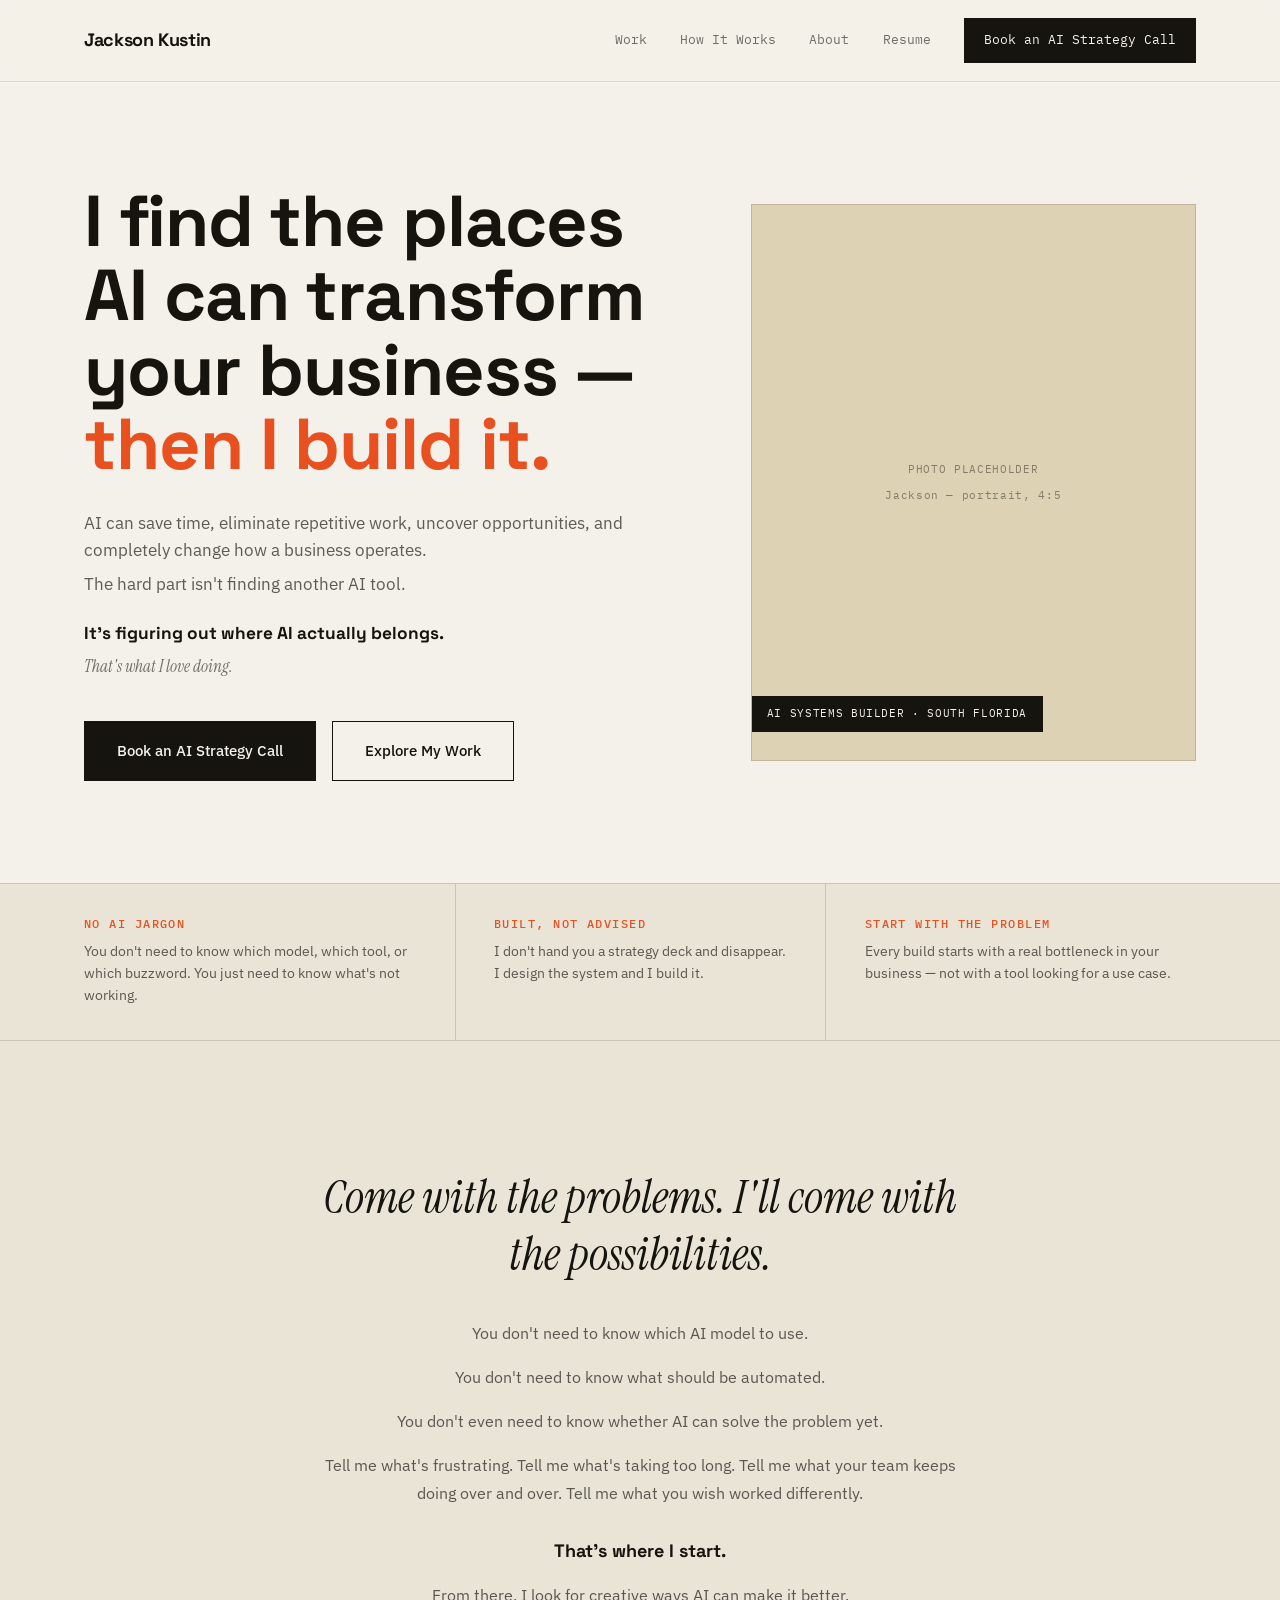
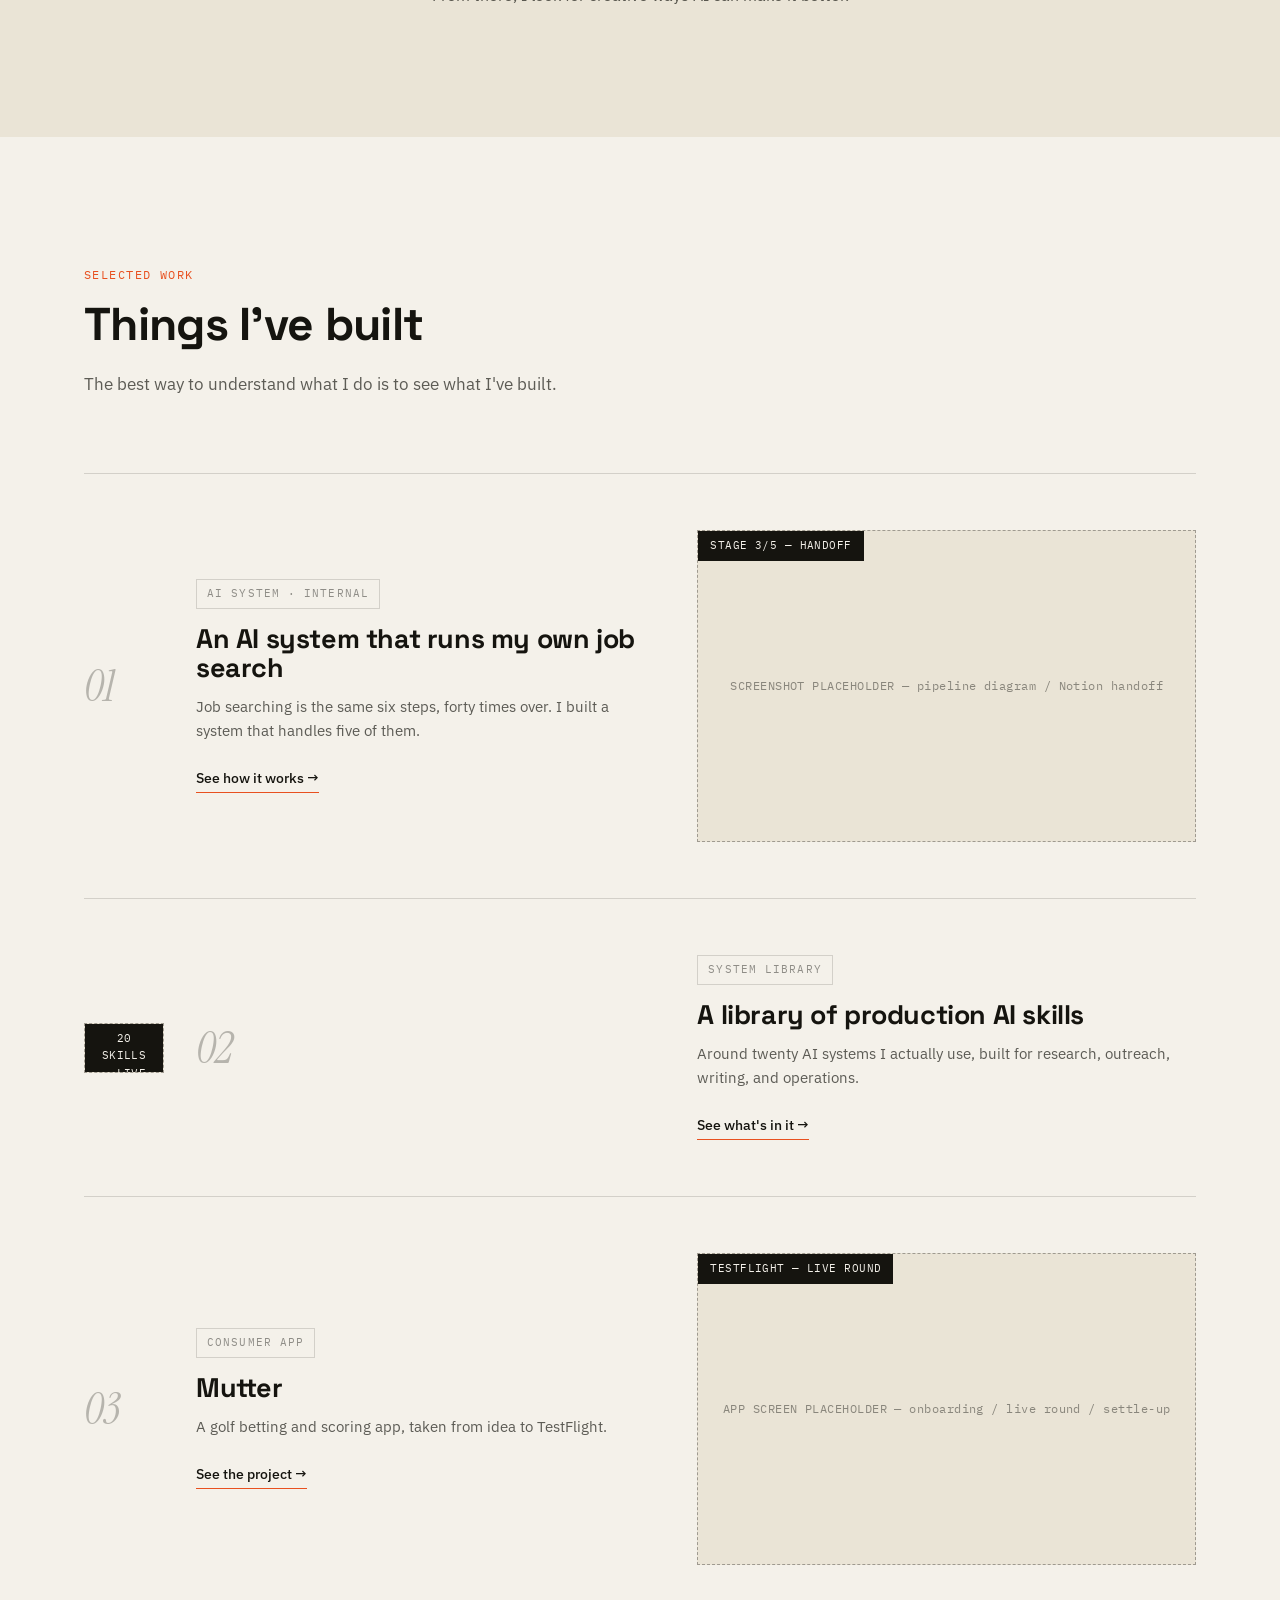
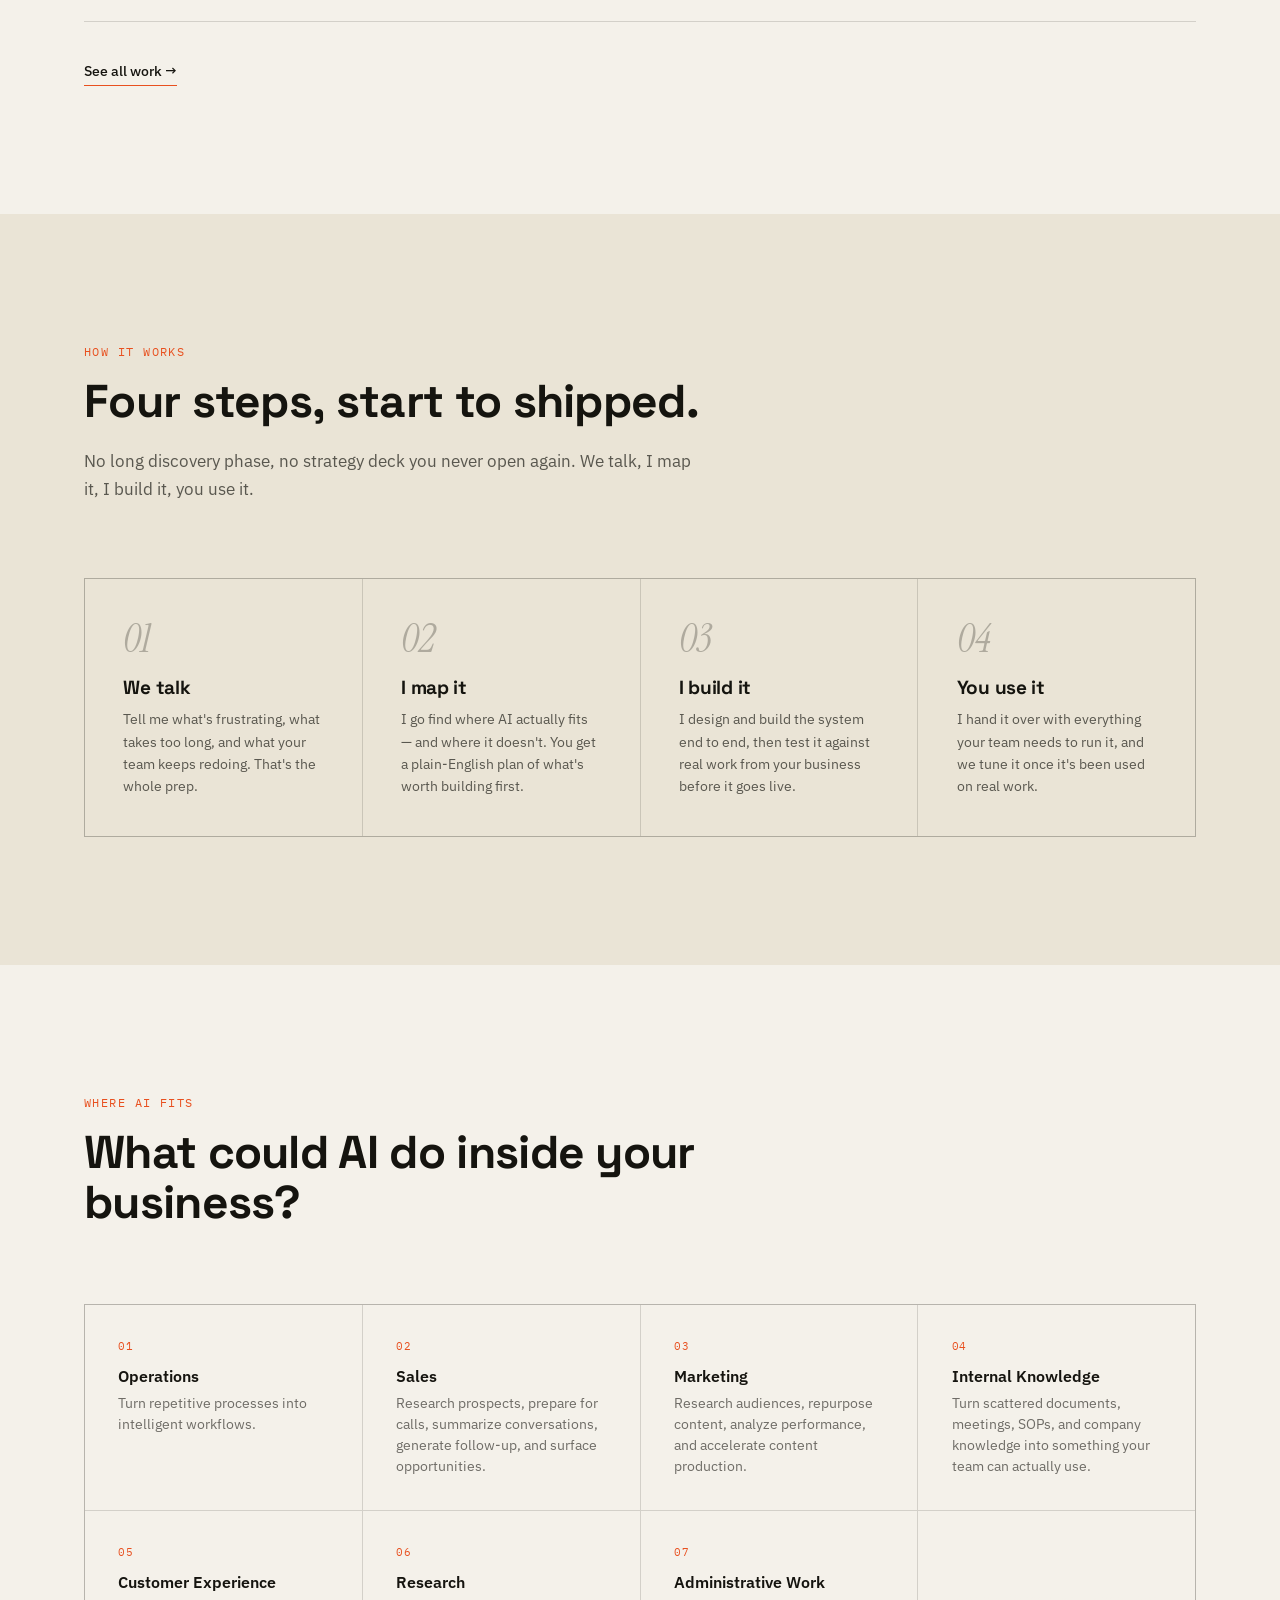
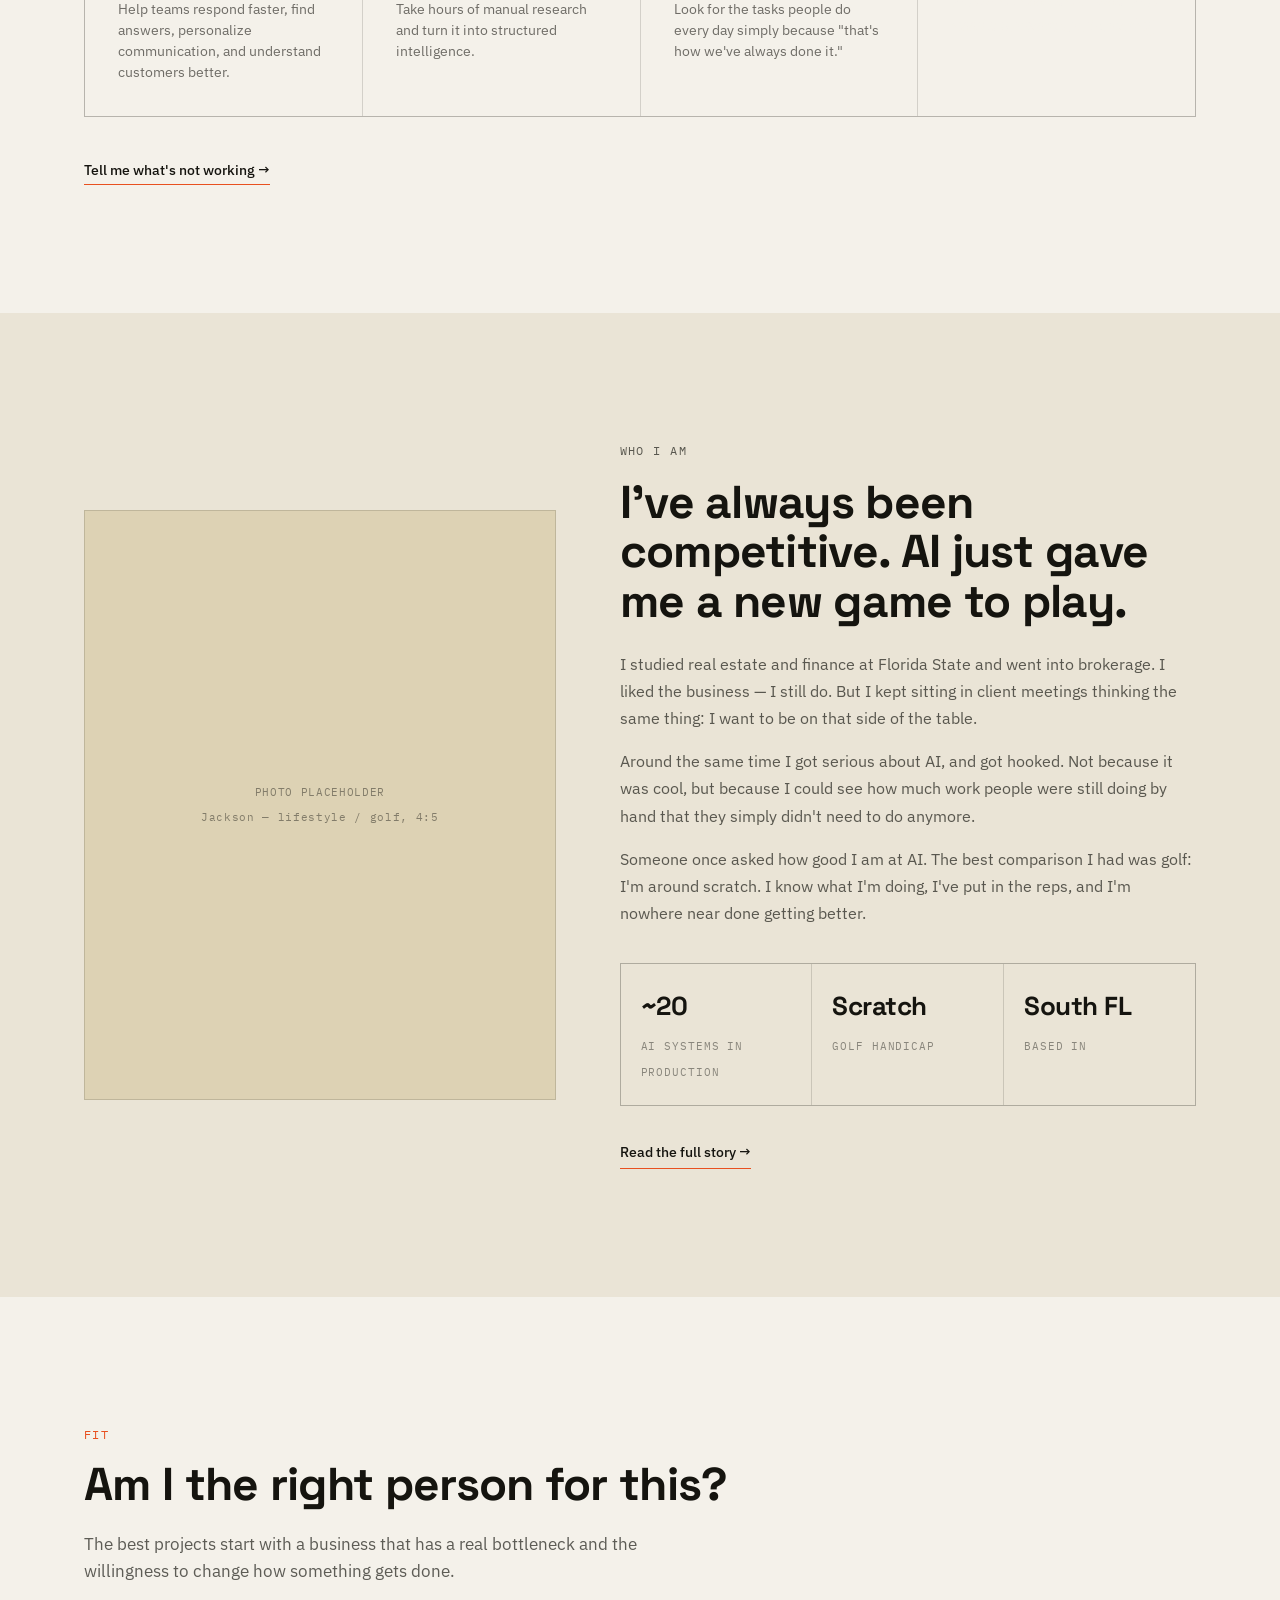
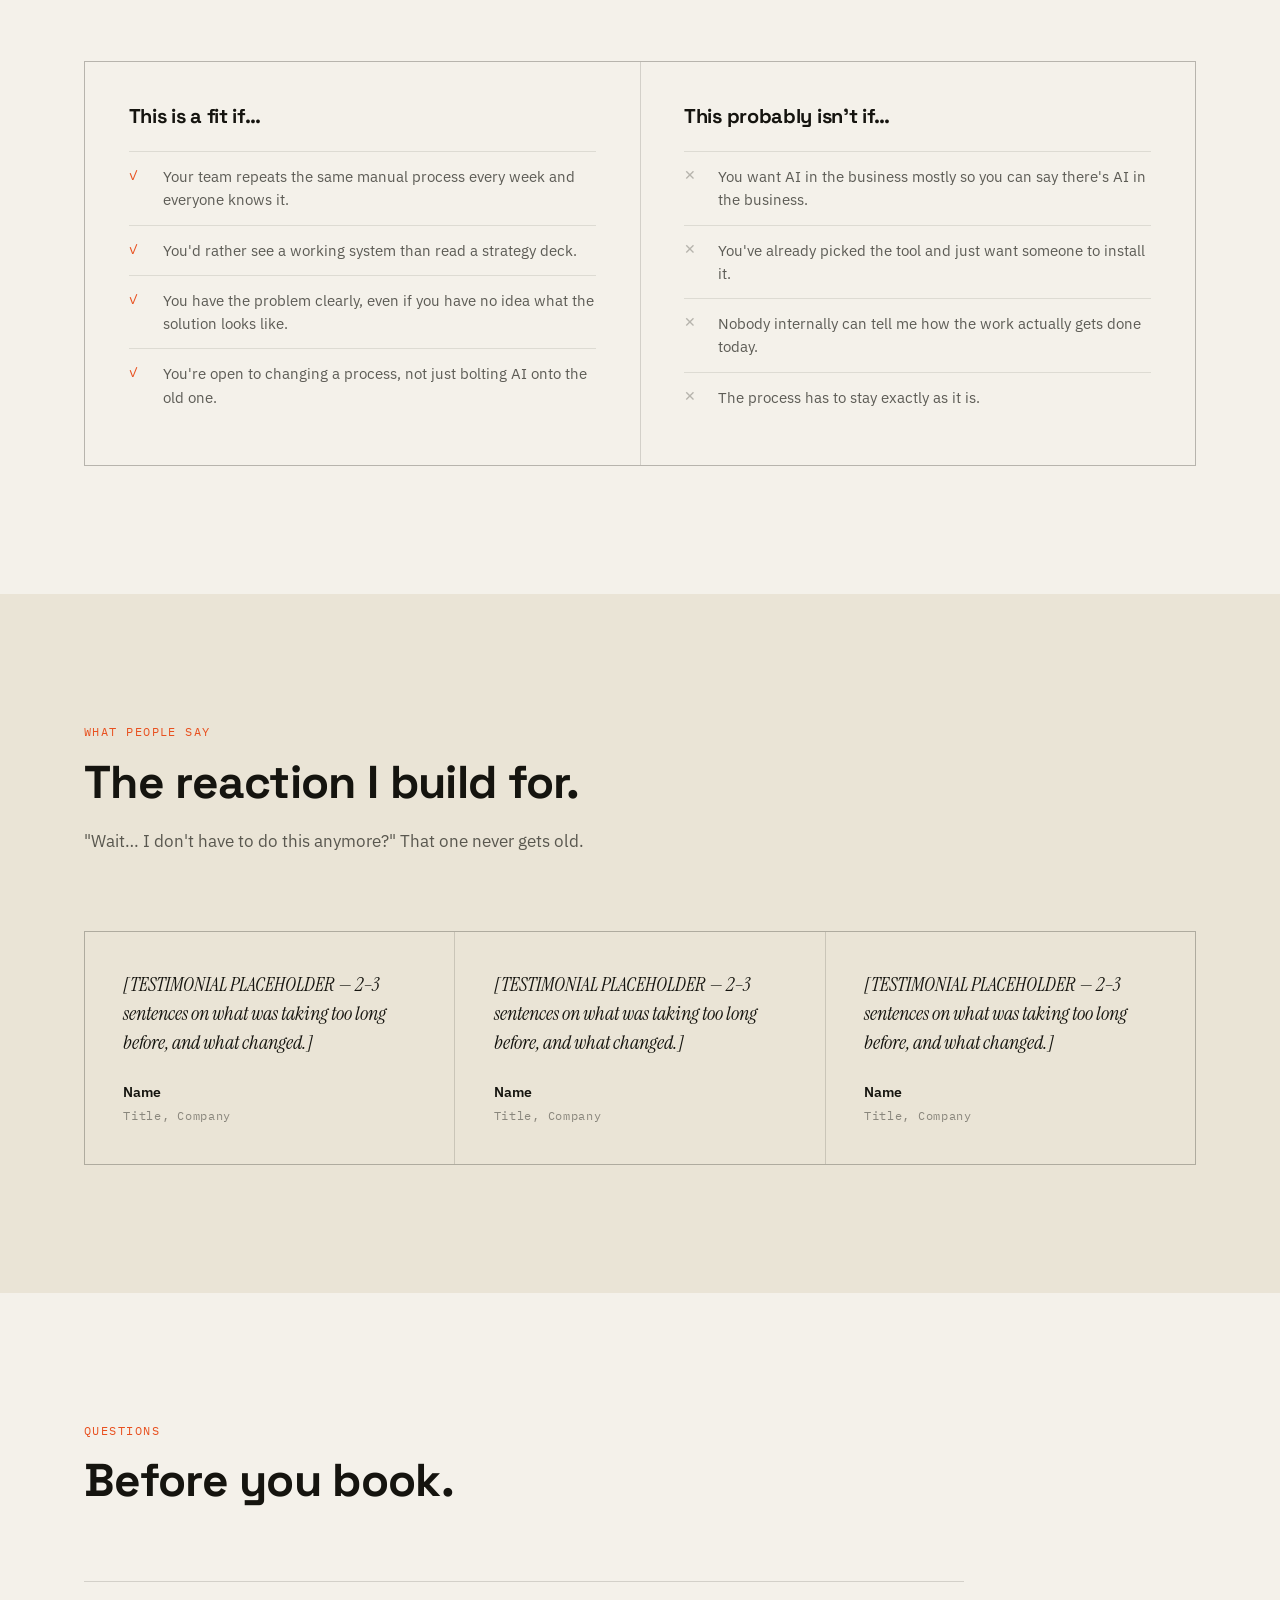
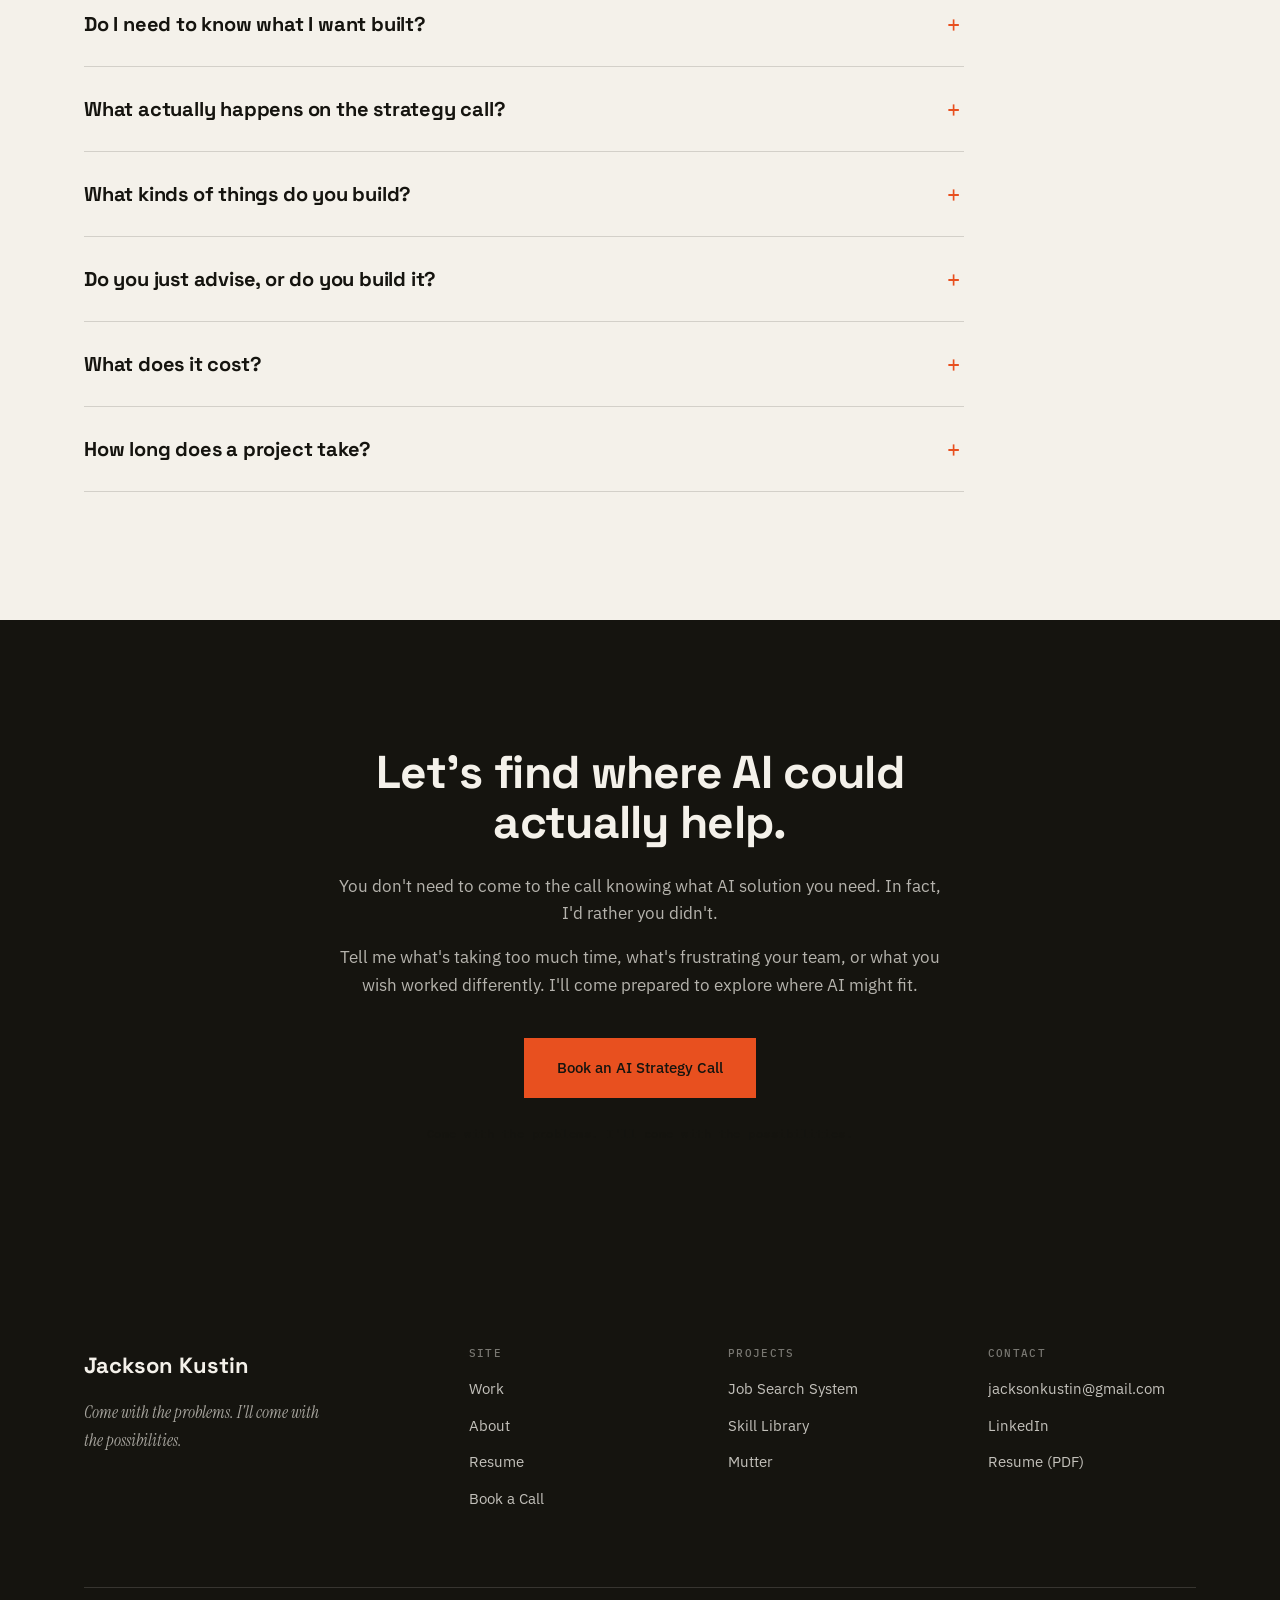
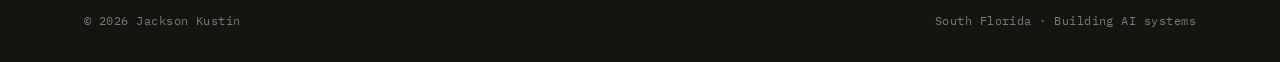
==== index.html @ fe53a127 "Rebuild site on shared design system Restructure the Claude Design export into the conversion-site f" ====
<!DOCTYPE html>
<html lang="en">
<head>
<meta charset="utf-8">
<meta name="viewport" content="width=device-width, initial-scale=1">
<title>Jackson Kustin — AI Systems Builder</title>
<meta name="description" content="I find the places AI can transform your business — then I build it. Selected work, systems, and projects by Jackson Kustin.">
<link rel="icon" href="./assets/favicon.png">
<meta property="og:title" content="Jackson Kustin — AI Systems Builder">
<meta property="og:description" content="I find the places AI can transform your business — then I build it.">
<meta property="og:image" content="./assets/og-image.png">
<meta property="og:type" content="website">
<link rel="preconnect" href="https://fonts.googleapis.com">
<link rel="preconnect" href="https://fonts.gstatic.com" crossorigin>
<link href="https://fonts.googleapis.com/css2?family=Space+Grotesk:wght@400;500;700&family=Instrument+Serif:ital@0;1&family=IBM+Plex+Sans:wght@400;500;600&family=IBM+Plex+Mono:wght@400;500&display=swap" rel="stylesheet">
<link rel="stylesheet" href="./assets/css/site.css">
</head>
<body>

<header class="site-header">
  <div class="wrap">
    <a class="brand" href="index.html">Jackson Kustin</a>
    <button class="nav-toggle" aria-expanded="false" aria-controls="primary-nav">Menu</button>
    <nav class="nav" id="primary-nav">
      <a class="nav-link" href="#work">Work</a>
      <a class="nav-link" href="#process">How It Works</a>
      <a class="nav-link" href="about.html">About</a>
      <a class="nav-link" href="resume.html">Resume</a>
      <a class="nav-cta" href="book-a-call.html">Book an AI Strategy Call</a>
    </nav>
  </div>
</header>

<!-- ============ HERO ============ -->
<section class="hero">
  <div class="wrap">
    <div class="hero-copy reveal">
      <h1>I find the places AI can transform your business — <em>then I build it.</em></h1>
      <p>AI can save time, eliminate repetitive work, uncover opportunities, and completely change how a business operates.</p>
      <p>The hard part isn't finding another AI tool.</p>
      <p class="hero-kicker">It's figuring out where AI actually belongs.</p>
      <p class="hero-sig">That's what I love doing.</p>
      <div class="btn-row">
        <a class="btn btn--primary" href="book-a-call.html">Book an AI Strategy Call</a>
        <a class="btn btn--secondary" href="#work">Explore My Work</a>
      </div>
    </div>
    <div class="reveal" data-delay="2">
      <div class="portrait">
        <!-- Replace the .ph div with: <img src="./assets/img/jackson-hero.jpg" alt="Jackson Kustin"> -->
        <div class="ph">
          <span>PHOTO PLACEHOLDER</span>
          <span>Jackson — portrait, 4:5</span>
        </div>
        <span class="portrait-tag">AI SYSTEMS BUILDER · SOUTH FLORIDA</span>
      </div>
    </div>
  </div>
</section>

<!-- ============ TRUST STRIP ============ -->
<section class="trust">
  <div class="wrap">
    <div class="trust-item reveal">
      <h3>No AI Jargon</h3>
      <p>You don't need to know which model, which tool, or which buzzword. You just need to know what's not working.</p>
    </div>
    <div class="trust-item reveal" data-delay="1">
      <h3>Built, Not Advised</h3>
      <p>I don't hand you a strategy deck and disappear. I design the system and I build it.</p>
    </div>
    <div class="trust-item reveal" data-delay="2">
      <h3>Start With The Problem</h3>
      <p>Every build starts with a real bottleneck in your business — not with a tool looking for a use case.</p>
    </div>
  </div>
</section>

<!-- ============ MANIFESTO ============ -->
<section class="section section--sand manifesto">
  <div class="wrap">
    <div class="inner reveal">
      <h2>Come with the problems. I'll come with the possibilities.</h2>
      <p>You don't need to know which AI model to use.</p>
      <p>You don't need to know what should be automated.</p>
      <p>You don't even need to know whether AI can solve the problem yet.</p>
      <p>Tell me what's frustrating. Tell me what's taking too long. Tell me what your team keeps doing over and over. Tell me what you wish worked differently.</p>
      <p class="kicker">That's where I start.</p>
      <p>From there, I look for creative ways AI can make it better.</p>
    </div>
  </div>
</section>

<!-- ============ SELECTED WORK ============ -->
<section class="section" id="work">
  <div class="wrap">
    <div class="section-head reveal">
      <p class="eyebrow">Selected Work</p>
      <h2>Things I've built</h2>
      <p class="lead">The best way to understand what I do is to see what I've built.</p>
    </div>

    <div class="work-list">

      <article class="work-row reveal">
        <div class="work-num">01</div>
        <div>
          <span class="work-tag">AI System · Internal</span>
          <h3>An AI system that runs my own job search</h3>
          <p>Job searching is the same six steps, forty times over. I built a system that handles five of them.</p>
          <a class="txt-link" href="project-job-search.html">See how it works <span class="arw">→</span></a>
        </div>
        <div class="work-visual">
          <div class="shot">
            <span class="shot-tag">STAGE 3/5 — HANDOFF</span>
            SCREENSHOT PLACEHOLDER — pipeline diagram / Notion handoff
          </div>
        </div>
      </article>

      <article class="work-row is-reversed reveal">
        <div class="work-num">02</div>
        <div>
          <span class="work-tag">System Library</span>
          <h3>A library of production AI skills</h3>
          <p>Around twenty AI systems I actually use, built for research, outreach, writing, and operations.</p>
          <a class="txt-link" href="project-skill-library.html">See what's in it <span class="arw">→</span></a>
        </div>
        <div class="work-visual">
          <div class="shot">
            <span class="shot-tag">20 SKILLS · LIVE</span>
            SCREENSHOT PLACEHOLDER — skill library / Notion CRM view
          </div>
        </div>
      </article>

      <article class="work-row reveal">
        <div class="work-num">03</div>
        <div>
          <span class="work-tag">Consumer App</span>
          <h3>Mutter</h3>
          <p>A golf betting and scoring app, taken from idea to TestFlight.</p>
          <a class="txt-link" href="project-mutter.html">See the project <span class="arw">→</span></a>
        </div>
        <div class="work-visual">
          <div class="shot">
            <span class="shot-tag">TESTFLIGHT — LIVE ROUND</span>
            APP SCREEN PLACEHOLDER — onboarding / live round / settle-up
          </div>
        </div>
      </article>

    </div>

    <p style="margin-top:36px"><a class="txt-link" href="work.html">See all work <span class="arw">→</span></a></p>
  </div>
</section>

<!-- ============ PROCESS ============ -->
<section class="section section--sand" id="process">
  <div class="wrap">
    <div class="section-head reveal">
      <p class="eyebrow">How It Works</p>
      <h2>Four steps, start to shipped.</h2>
      <p class="lead">No long discovery phase, no strategy deck you never open again. We talk, I map it, I build it, you use it.</p>
    </div>
    <div class="steps">
      <div class="step reveal">
        <div class="step-num">01</div>
        <h3>We talk</h3>
        <p>Tell me what's frustrating, what takes too long, and what your team keeps redoing. That's the whole prep.</p>
      </div>
      <div class="step reveal" data-delay="1">
        <div class="step-num">02</div>
        <h3>I map it</h3>
        <p>I go find where AI actually fits — and where it doesn't. You get a plain-English plan of what's worth building first.</p>
      </div>
      <div class="step reveal" data-delay="2">
        <div class="step-num">03</div>
        <h3>I build it</h3>
        <p>I design and build the system end to end, then test it against real work from your business before it goes live.</p>
      </div>
      <div class="step reveal" data-delay="3">
        <div class="step-num">04</div>
        <h3>You use it</h3>
        <p>I hand it over with everything your team needs to run it, and we tune it once it's been used on real work.</p>
      </div>
    </div>
  </div>
</section>

<!-- ============ WHERE AI FITS ============ -->
<section class="section section--cream">
  <div class="wrap">
    <div class="section-head reveal">
      <p class="eyebrow">Where AI Fits</p>
      <h2>What could AI do inside your business?</h2>
    </div>
    <div class="grid-cards">
      <div class="card reveal"><div class="card-num">01</div><h4>Operations</h4><p>Turn repetitive processes into intelligent workflows.</p></div>
      <div class="card reveal" data-delay="1"><div class="card-num">02</div><h4>Sales</h4><p>Research prospects, prepare for calls, summarize conversations, generate follow-up, and surface opportunities.</p></div>
      <div class="card reveal" data-delay="2"><div class="card-num">03</div><h4>Marketing</h4><p>Research audiences, repurpose content, analyze performance, and accelerate content production.</p></div>
      <div class="card reveal" data-delay="3"><div class="card-num">04</div><h4>Internal Knowledge</h4><p>Turn scattered documents, meetings, SOPs, and company knowledge into something your team can actually use.</p></div>
      <div class="card reveal"><div class="card-num">05</div><h4>Customer Experience</h4><p>Help teams respond faster, find answers, personalize communication, and understand customers better.</p></div>
      <div class="card reveal" data-delay="1"><div class="card-num">06</div><h4>Research</h4><p>Take hours of manual research and turn it into structured intelligence.</p></div>
      <div class="card reveal" data-delay="2"><div class="card-num">07</div><h4>Administrative Work</h4><p>Look for the tasks people do every day simply because "that's how we've always done it."</p></div>
      <div class="card card--accent reveal" data-delay="3"><p>You don't need an AI idea. You need a problem worth solving.</p></div>
    </div>
    <p style="margin-top:40px"><a class="txt-link" href="book-a-call.html">Tell me what's not working <span class="arw">→</span></a></p>
  </div>
</section>

<!-- ============ FOUNDER / BIO ============ -->
<section class="section section--sand">
  <div class="wrap">
    <div class="bio">
      <div class="reveal">
        <div class="portrait">
          <!-- Replace with: <img src="./assets/img/jackson-golf.jpg" alt="Jackson Kustin"> -->
          <div class="ph">
            <span>PHOTO PLACEHOLDER</span>
            <span>Jackson — lifestyle / golf, 4:5</span>
          </div>
        </div>
      </div>
      <div class="reveal" data-delay="1">
        <p class="eyebrow">Who I Am</p>
        <h2>I've always been competitive. AI just gave me a new game to play.</h2>
        <p>I studied real estate and finance at Florida State and went into brokerage. I liked the business — I still do. But I kept sitting in client meetings thinking the same thing: I want to be on that side of the table.</p>
        <p>Around the same time I got serious about AI, and got hooked. Not because it was cool, but because I could see how much work people were still doing by hand that they simply didn't need to do anymore.</p>
        <p>Someone once asked how good I am at AI. The best comparison I had was golf: I'm around scratch. I know what I'm doing, I've put in the reps, and I'm nowhere near done getting better.</p>
        <div class="stats">
          <div class="stat"><b>~20</b><span>AI systems in production</span></div>
          <div class="stat"><b>Scratch</b><span>Golf handicap</span></div>
          <div class="stat"><b>South FL</b><span>Based in</span></div>
        </div>
        <p style="margin-top:32px"><a class="txt-link" href="about.html">Read the full story <span class="arw">→</span></a></p>
      </div>
    </div>
  </div>
</section>

<!-- ============ FIT / NOT FIT ============ -->
<section class="section">
  <div class="wrap">
    <div class="section-head reveal">
      <p class="eyebrow">Fit</p>
      <h2>Am I the right person for this?</h2>
      <p class="lead">The best projects start with a business that has a real bottleneck and the willingness to change how something gets done.</p>
    </div>
    <div class="fit-split">
      <div class="fit-col fit-col--yes reveal">
        <h3>This is a fit if…</h3>
        <ul>
          <li>Your team repeats the same manual process every week and everyone knows it.</li>
          <li>You'd rather see a working system than read a strategy deck.</li>
          <li>You have the problem clearly, even if you have no idea what the solution looks like.</li>
          <li>You're open to changing a process, not just bolting AI onto the old one.</li>
        </ul>
      </div>
      <div class="fit-col fit-col--no reveal" data-delay="1">
        <h3>This probably isn't if…</h3>
        <ul>
          <li>You want AI in the business mostly so you can say there's AI in the business.</li>
          <li>You've already picked the tool and just want someone to install it.</li>
          <li>Nobody internally can tell me how the work actually gets done today.</li>
          <li>The process has to stay exactly as it is.</li>
        </ul>
      </div>
    </div>
  </div>
</section>

<!-- ============ TESTIMONIALS ============ -->
<!-- PLACEHOLDER SECTION — swap in real quotes, or delete this <section> entirely until you have them. -->
<section class="section section--sand">
  <div class="wrap">
    <div class="section-head reveal">
      <p class="eyebrow">What People Say</p>
      <h2>The reaction I build for.</h2>
      <p class="lead">"Wait… I don't have to do this anymore?" That one never gets old.</p>
    </div>
    <div class="quotes">
      <div class="quote reveal">
        <blockquote>[TESTIMONIAL PLACEHOLDER — 2–3 sentences on what was taking too long before, and what changed.]</blockquote>
        <cite><b>Name</b>Title, Company</cite>
      </div>
      <div class="quote reveal" data-delay="1">
        <blockquote>[TESTIMONIAL PLACEHOLDER — 2–3 sentences on what was taking too long before, and what changed.]</blockquote>
        <cite><b>Name</b>Title, Company</cite>
      </div>
      <div class="quote reveal" data-delay="2">
        <blockquote>[TESTIMONIAL PLACEHOLDER — 2–3 sentences on what was taking too long before, and what changed.]</blockquote>
        <cite><b>Name</b>Title, Company</cite>
      </div>
    </div>
  </div>
</section>

<!-- ============ FAQ ============ -->
<section class="section">
  <div class="wrap">
    <div class="section-head reveal">
      <p class="eyebrow">Questions</p>
      <h2>Before you book.</h2>
    </div>
    <div class="faq reveal">
      <details>
        <summary>Do I need to know what I want built?</summary>
        <div class="faq-body">No — and I'd honestly rather you didn't. Come with what's frustrating, what's slow, and what your team keeps redoing. Figuring out where AI belongs is the part I'm good at.</div>
      </details>
      <details>
        <summary>What actually happens on the strategy call?</summary>
        <div class="faq-body">You answer a few short questions when you book. I review them beforehand and come to the call with a handful of specific ideas for where AI could fit in your business. You leave with those whether or not we work together.</div>
      </details>
      <details>
        <summary>What kinds of things do you build?</summary>
        <div class="faq-body">Research and prospecting systems, outreach and follow-up, internal knowledge tools, document and meeting workflows, and full custom apps when that's what the problem calls for. The <a href="#work">work section</a> has real examples.</div>
      </details>
      <details>
        <summary>Do you just advise, or do you build it?</summary>
        <div class="faq-body">I build it. I design the system, build it end to end, test it against real work from your business, and hand it over with what your team needs to run it.</div>
      </details>
      <details>
        <summary>What does it cost?</summary>
        <div class="faq-body">[PLACEHOLDER — add your pricing or engagement structure here. The reference sites all answer this directly, even if it's just "projects typically start at $X."]</div>
      </details>
      <details>
        <summary>How long does a project take?</summary>
        <div class="faq-body">[PLACEHOLDER — typical timeline, e.g. "most first builds ship in 2–4 weeks."]</div>
      </details>
    </div>
  </div>
</section>

<!-- ============ FINAL CTA ============ -->
<section class="section section--ink cta-final">
  <div class="wrap">
    <div class="inner reveal">
      <h2>Let's find where AI could actually help.</h2>
      <p class="lead">You don't need to come to the call knowing what AI solution you need. In fact, I'd rather you didn't.</p>
      <p class="lead">Tell me what's taking too much time, what's frustrating your team, or what you wish worked differently. I'll come prepared to explore where AI might fit.</p>
      <div class="btn-row">
        <a class="btn btn--primary" href="book-a-call.html">Book an AI Strategy Call</a>
      </div>
      <p class="fineprint">Come with the problems. I'll come with the possibilities.</p>
    </div>
  </div>
</section>

<!-- ============ FOOTER ============ -->
<footer class="site-footer">
  <div class="wrap">
    <div class="footer-grid">
      <div>
        <div class="footer-brand">Jackson Kustin</div>
        <p>Come with the problems. I'll come with the possibilities.</p>
      </div>
      <div class="footer-col">
        <h4>Site</h4>
        <ul>
          <li><a href="work.html">Work</a></li>
          <li><a href="about.html">About</a></li>
          <li><a href="resume.html">Resume</a></li>
          <li><a href="book-a-call.html">Book a Call</a></li>
        </ul>
      </div>
      <div class="footer-col">
        <h4>Projects</h4>
        <ul>
          <li><a href="project-job-search.html">Job Search System</a></li>
          <li><a href="project-skill-library.html">Skill Library</a></li>
          <li><a href="project-mutter.html">Mutter</a></li>
        </ul>
      </div>
      <div class="footer-col">
        <h4>Contact</h4>
        <ul>
          <li><a href="mailto:jacksonkustin@gmail.com">jacksonkustin@gmail.com</a></li>
          <li><a href="https://www.linkedin.com/in/jacksonkustin/" target="_blank" rel="noopener">LinkedIn</a></li>
          <li><a href="./assets/Jackson-Kustin-Resume.pdf">Resume (PDF)</a></li>
        </ul>
      </div>
    </div>
    <div class="footer-bottom">
      <span>© <span id="yr">2026</span> Jackson Kustin</span>
      <span>South Florida · Building AI systems</span>
    </div>
  </div>
</footer>

<script src="./assets/js/site.js"></script>
<script>document.getElementById('yr').textContent = new Date().getFullYear();</script>
</body>
</html>
---- assets/css/site.css ----
/* ===========================================================
   Jackson Kustin — site styles
   Palette + type carried over from the Claude Design source.
   =========================================================== */

:root {
  /* color */
  --cream: #F4F1EA;
  --sand:  #EAE4D6;
  --tan:   #DDD2B4;
  --ink:   #15140F;
  --orange:#E8501F;

  --ink-80: rgba(21,20,15,0.80);
  --ink-68: rgba(21,20,15,0.68);
  --ink-60: rgba(21,20,15,0.60);
  --ink-45: rgba(21,20,15,0.45);
  --ink-28: rgba(21,20,15,0.28);
  --rule:   rgba(21,20,15,0.15);
  --rule-soft: rgba(21,20,15,0.10);

  /* type */
  --display: 'Space Grotesk', 'Helvetica Neue', Arial, sans-serif;
  --serif:   'Instrument Serif', Georgia, 'Times New Roman', serif;
  --body:    'IBM Plex Sans', -apple-system, BlinkMacSystemFont, 'Segoe UI', Arial, sans-serif;
  --mono:    'IBM Plex Mono', ui-monospace, 'SF Mono', Menlo, monospace;

  /* fluid type scale */
  --fs-hero:    clamp(40px, 6.2vw, 72px);
  --fs-h2:      clamp(30px, 3.8vw, 46px);
  --fs-h3:      clamp(21px, 2.1vw, 28px);
  --fs-lead:    clamp(17px, 1.35vw, 20px);
  --fs-body:    16px;
  --fs-small:   14px;
  --fs-label:   12px;

  /* layout */
  --gutter: clamp(24px, 5vw, 72px);
  --section-y: clamp(80px, 10vw, 140px);
  --maxw: 1240px;
  --measure: 62ch;
}

/* ---------- reset ---------- */
*, *::before, *::after { box-sizing: border-box; }
html { scroll-behavior: smooth; }
body {
  margin: 0;
  background: var(--cream);
  color: var(--ink);
  font-family: var(--body);
  font-size: var(--fs-body);
  line-height: 1.6;
  -webkit-font-smoothing: antialiased;
  overflow-x: hidden;
}
img { max-width: 100%; display: block; }
h1, h2, h3, h4 { margin: 0; font-family: var(--display); font-weight: 700; letter-spacing: -0.015em; line-height: 1.08; }
p { margin: 0 0 1em; }
p:last-child { margin-bottom: 0; }
a { color: var(--orange); text-decoration: none; }
::selection { background: var(--orange); color: var(--cream); }
:focus-visible { outline: 2px solid var(--orange); outline-offset: 3px; }

/* ---------- shared bits ---------- */
.wrap { max-width: var(--maxw); margin: 0 auto; padding-inline: var(--gutter); }
.section { padding-block: var(--section-y); }
.section--sand { background: var(--sand); }
.section--ink { background: var(--ink); color: var(--cream); }
.section--ink h2, .section--ink h3 { color: var(--cream); }

.eyebrow {
  font-family: var(--mono);
  font-size: var(--fs-label);
  letter-spacing: 0.12em;
  text-transform: uppercase;
  color: var(--orange);
  margin: 0 0 16px;
}
.serif-accent { font-family: var(--serif); font-style: italic; font-weight: 400; letter-spacing: 0; }
.lead { font-size: var(--fs-lead); line-height: 1.6; color: var(--ink-68); max-width: var(--measure); }
.section--ink .lead { color: rgba(244,241,234,0.72); }
.section-head { max-width: 780px; margin-bottom: clamp(48px, 6vw, 76px); }
.section-head h2 { font-size: var(--fs-h2); margin-bottom: 20px; }

/* ---------- buttons + links ---------- */
.btn {
  display: inline-block;
  font-family: var(--body);
  font-size: 15px;
  font-weight: 500;
  padding: 17px 32px;
  border: 1.5px solid transparent;
  cursor: pointer;
  transition: background .2s, color .2s, border-color .2s;
}
.btn--primary { background: var(--ink); color: var(--cream); }
.btn--primary:hover { background: var(--orange); color: var(--ink); }
.btn--secondary { border-color: var(--ink); color: var(--ink); }
.btn--secondary:hover { background: var(--ink); color: var(--cream); }
.section--ink .btn--primary { background: var(--orange); color: var(--ink); }
.section--ink .btn--primary:hover { background: var(--cream); }
.section--ink .btn--secondary { border-color: rgba(244,241,234,0.4); color: var(--cream); }
.section--ink .btn--secondary:hover { background: var(--cream); color: var(--ink); }
.btn-row { display: flex; gap: 16px; flex-wrap: wrap; }

.txt-link {
  display: inline-block;
  color: var(--ink);
  font-size: var(--fs-small);
  font-weight: 500;
  padding-bottom: 3px;
  border-bottom: 1.5px solid var(--orange);
  transition: color .2s, gap .2s;
}
.txt-link:hover { color: var(--orange); }
.txt-link .arw { display: inline-block; transition: transform .2s; }
.txt-link:hover .arw { transform: translateX(4px); }
.section--ink .txt-link { color: var(--cream); }

/* ---------- header ---------- */
.site-header {
  position: sticky; top: 0; z-index: 100;
  background: rgba(244,241,234,0.92);
  backdrop-filter: saturate(180%) blur(12px);
  border-bottom: 1px solid var(--rule-soft);
  transition: box-shadow .25s;
}
.site-header.is-stuck { box-shadow: 0 1px 20px rgba(21,20,15,0.07); }
.site-header .wrap {
  display: flex; align-items: center; justify-content: space-between;
  padding-block: 18px;
}
.brand { font-family: var(--display); font-weight: 700; font-size: 18px; color: var(--ink); letter-spacing: -0.02em; }
.nav { display: flex; align-items: center; gap: clamp(20px, 2.6vw, 38px); }
.nav a.nav-link {
  font-family: var(--mono); font-size: 13px; color: var(--ink-60);
  transition: color .2s;
}
.nav a.nav-link:hover, .nav a.nav-link.is-active { color: var(--ink); }
.nav-cta {
  font-family: var(--mono); font-size: 13px;
  background: var(--ink); color: var(--cream); padding: 12px 20px;
  transition: background .2s, color .2s;
}
.nav-cta:hover { background: var(--orange); color: var(--ink); }
.nav-toggle {
  display: none; background: none; border: 0; padding: 8px; cursor: pointer;
  font-family: var(--mono); font-size: 13px; color: var(--ink);
}

@media (max-width: 860px) {
  .nav {
    position: fixed; inset: 61px 0 auto 0;
    flex-direction: column; align-items: stretch; gap: 0;
    background: var(--cream); border-bottom: 1px solid var(--rule);
    padding: 8px var(--gutter) 24px;
    transform: translateY(-120%); transition: transform .3s ease;
  }
  .nav.is-open { transform: translateY(0); }
  .nav a.nav-link { padding: 16px 0; border-bottom: 1px solid var(--rule-soft); font-size: 15px; }
  .nav-cta { margin-top: 20px; text-align: center; padding: 16px; font-size: 14px; }
  .nav-toggle { display: block; }
}

/* ---------- hero ---------- */
.hero { padding-block: clamp(64px, 8vw, 112px) clamp(64px, 8vw, 120px); }
.hero .wrap {
  display: grid; grid-template-columns: 1.15fr 0.85fr;
  gap: clamp(40px, 5vw, 72px); align-items: center;
}
.hero h1 { font-size: var(--fs-hero); line-height: 1.03; margin-bottom: 28px; }
.hero h1 em { font-style: normal; color: var(--orange); }
.hero .hero-copy p { color: var(--ink-68); font-size: var(--fs-lead); max-width: 34em; margin-bottom: 6px; }
.hero .hero-kicker { font-family: var(--display); font-weight: 700; font-size: clamp(19px,1.7vw,22px); color: var(--ink) !important; margin: 22px 0 6px !important; }
.hero .hero-sig { font-family: var(--serif); font-style: italic; font-size: clamp(19px,1.7vw,22px); color: var(--ink-60) !important; margin-bottom: 40px !important; }

.portrait {
  position: relative; aspect-ratio: 4/5; background: var(--tan);
  border: 1px solid var(--rule); overflow: hidden;
}
.portrait img { width: 100%; height: 100%; object-fit: cover; }
.portrait .ph {
  position: absolute; inset: 0; display: flex; flex-direction: column;
  align-items: center; justify-content: center; gap: 8px; text-align: center; padding: 24px;
  font-family: var(--mono); font-size: 11px; letter-spacing: .06em; color: var(--ink-45);
}
.portrait-tag {
  position: absolute; left: -1px; bottom: 28px;
  background: var(--ink); color: var(--cream);
  font-family: var(--mono); font-size: 11px; letter-spacing: .06em;
  padding: 9px 16px;
}

@media (max-width: 900px) {
  .hero .wrap { grid-template-columns: 1fr; }
  .portrait { max-width: 380px; }
}

/* ---------- trust strip ---------- */
.trust { border-block: 1px solid var(--rule); background: var(--sand); }
.trust .wrap { display: grid; grid-template-columns: repeat(3, 1fr); }
.trust-item { padding: 34px clamp(20px, 3vw, 40px); border-left: 1px solid var(--rule); }
.trust-item:first-child { padding-left: 0; border-left: 0; }
.trust-item:last-child { padding-right: 0; }
.trust-item h3 {
  font-family: var(--mono); font-weight: 500; font-size: 12px;
  letter-spacing: .12em; text-transform: uppercase; color: var(--orange); margin-bottom: 10px;
}
.trust-item p { font-size: var(--fs-small); line-height: 1.55; color: var(--ink-68); }
@media (max-width: 760px) {
  .trust .wrap { grid-template-columns: 1fr; }
  .trust-item { padding: 26px 0; border-left: 0; border-top: 1px solid var(--rule); }
  .trust-item:first-child { border-top: 0; }
}

/* ---------- pull quote / manifesto ---------- */
.manifesto { text-align: center; }
.manifesto .inner { max-width: 660px; margin: 0 auto; }
.manifesto h2 { font-family: var(--serif); font-style: italic; font-weight: 400; font-size: var(--fs-h2); line-height: 1.24; letter-spacing: 0; margin-bottom: 36px; }
.manifesto p { color: var(--ink-68); line-height: 1.75; }
.manifesto .kicker { font-family: var(--display); font-weight: 700; font-size: 18px; color: var(--ink); margin: 28px 0 14px; }

/* ---------- numbered process ---------- */
.steps { display: grid; grid-template-columns: repeat(4, 1fr); gap: 1px; background: var(--rule); border: 1px solid var(--rule); }
.step { background: var(--cream); padding: clamp(28px, 3vw, 40px); }
.section--sand .step { background: var(--sand); }
.step-num { font-family: var(--serif); font-style: italic; font-size: 40px; color: var(--ink-28); line-height: 1; margin-bottom: 20px; }
.step h3 { font-size: 19px; margin-bottom: 10px; }
.step p { font-size: var(--fs-small); line-height: 1.6; color: var(--ink-68); }
@media (max-width: 940px) { .steps { grid-template-columns: repeat(2, 1fr); } }
@media (max-width: 560px) { .steps { grid-template-columns: 1fr; } }

/* ---------- services (numbered rows) ---------- */
.services { border-top: 1px solid var(--rule); }
.service {
  display: grid; grid-template-columns: 90px 1fr 1fr;
  gap: clamp(24px, 4vw, 56px);
  padding-block: clamp(36px, 4vw, 52px);
  border-bottom: 1px solid var(--rule);
  align-items: start;
}
.service-num { font-family: var(--mono); font-size: 13px; color: var(--orange); letter-spacing: .1em; padding-top: 8px; }
.service h3 { font-size: var(--fs-h3); }
.service p { font-size: 15px; line-height: 1.65; color: var(--ink-68); margin-bottom: 20px; }
.service-meta { font-family: var(--mono); font-size: 12px; color: var(--ink-45); letter-spacing: .04em; }
@media (max-width: 860px) {
  .service { grid-template-columns: 1fr; gap: 14px; }
  .service-num { padding-top: 0; }
}

/* ---------- work tiles ---------- */
.work-list { display: flex; flex-direction: column; }
.work-row {
  display: grid; grid-template-columns: 64px 1fr 1.1fr;
  gap: clamp(24px, 4vw, 48px);
  padding-block: clamp(36px, 4.5vw, 56px);
  border-top: 1px solid var(--rule);
  align-items: center;
}
.work-list .work-row:last-child { border-bottom: 1px solid var(--rule); }
.work-row.is-reversed .work-visual { order: -1; }
.work-num { font-family: var(--serif); font-style: italic; font-size: 44px; color: var(--ink-28); line-height: 1; }
.work-tag {
  display: inline-block; font-family: var(--mono); font-size: 11px;
  letter-spacing: .1em; text-transform: uppercase; color: var(--ink-45);
  border: 1px solid var(--rule); padding: 5px 10px; margin-bottom: 16px;
}
.work-row h3 { font-size: var(--fs-h3); margin-bottom: 12px; }
.work-row p { font-size: 15px; line-height: 1.6; color: var(--ink-68); margin-bottom: 22px; }

.shot {
  position: relative; aspect-ratio: 16/10; background: var(--sand);
  border: 1px dashed rgba(21,20,15,0.35);
  display: flex; align-items: center; justify-content: center; text-align: center;
  padding: 24px; font-family: var(--mono); font-size: 11.5px; letter-spacing: .04em;
  color: var(--ink-45); overflow: hidden;
  transition: transform .35s, box-shadow .35s;
}
.shot img { width: 100%; height: 100%; object-fit: cover; }
.shot:hover { transform: translateY(-6px); box-shadow: 0 28px 48px rgba(21,20,15,0.16); }
.shot-tag {
  position: absolute; top: 0; left: 0; z-index: 2;
  background: var(--ink); color: var(--cream);
  font-family: var(--mono); font-size: 11px; padding: 6px 12px; letter-spacing: .04em;
}
@media (max-width: 900px) {
  .work-row { grid-template-columns: 1fr; gap: 24px; }
  .work-row.is-reversed .work-visual { order: 0; }
  .work-num { font-size: 34px; }
}

/* ---------- capability grid ---------- */
.grid-cards {
  display: grid; grid-template-columns: repeat(4, 1fr);
  gap: 1px; background: var(--rule); border: 1px solid var(--rule);
}
.card { background: var(--sand); padding: clamp(24px, 2.6vw, 34px); }
.section--cream .card { background: var(--cream); }
.card-num { font-family: var(--mono); font-size: 11px; color: var(--orange); margin-bottom: 12px; letter-spacing: .08em; }
.card h4 { font-family: var(--body); font-weight: 600; font-size: 16px; margin-bottom: 8px; letter-spacing: 0; }
.card p { font-size: 13.5px; line-height: 1.55; color: var(--ink-60); }
.card--accent { background: var(--ink); display: flex; align-items: center; }
.card--accent p { font-family: var(--serif); font-style: italic; font-size: 19px; line-height: 1.35; color: var(--cream); }
@media (max-width: 1000px) { .grid-cards { grid-template-columns: repeat(2, 1fr); } }
@media (max-width: 560px) { .grid-cards { grid-template-columns: 1fr; } }

/* ---------- fit / not-fit split ---------- */
.fit-split { display: grid; grid-template-columns: 1fr 1fr; gap: 1px; background: var(--rule); border: 1px solid var(--rule); }
.fit-col { background: var(--cream); padding: clamp(28px, 3.4vw, 44px); }
.section--sand .fit-col { background: var(--sand); }
.fit-col h3 { font-size: 20px; margin-bottom: 24px; }
.fit-col ul { list-style: none; margin: 0; padding: 0; }
.fit-col li {
  display: grid; grid-template-columns: 22px 1fr; gap: 12px;
  padding-block: 13px; border-top: 1px solid var(--rule-soft);
  font-size: 15px; line-height: 1.55; color: var(--ink-68);
}
.fit-col li::before { font-family: var(--mono); font-size: 14px; }
.fit-col--yes li::before { content: "✓"; color: var(--orange); }
.fit-col--no li::before { content: "✕"; color: var(--ink-28); }
@media (max-width: 760px) { .fit-split { grid-template-columns: 1fr; } }

/* ---------- founder / bio ---------- */
.bio { display: grid; grid-template-columns: 0.9fr 1.1fr; gap: clamp(36px, 5vw, 72px); align-items: center; }
.bio h2 { font-size: var(--fs-h2); margin-bottom: 24px; }
.bio p { color: var(--ink-68); line-height: 1.7; }
.stats { display: grid; grid-template-columns: repeat(3, 1fr); gap: 1px; background: var(--rule); border: 1px solid var(--rule); margin-top: 36px; }
.stat { background: var(--cream); padding: 22px 20px; }
.section--sand .stat { background: var(--sand); }
.stat b { display: block; font-family: var(--display); font-size: 26px; font-weight: 700; letter-spacing: -0.02em; margin-bottom: 4px; }
.stat span { font-family: var(--mono); font-size: 11px; letter-spacing: .08em; text-transform: uppercase; color: var(--ink-45); }
@media (max-width: 860px) { .bio { grid-template-columns: 1fr; } }

/* ---------- testimonials ---------- */
.quotes { display: grid; grid-template-columns: repeat(3, 1fr); gap: 1px; background: var(--rule); border: 1px solid var(--rule); }
.quote { background: var(--cream); padding: clamp(28px, 3vw, 40px); display: flex; flex-direction: column; }
.section--sand .quote { background: var(--sand); }
.quote blockquote { margin: 0 0 24px; font-family: var(--serif); font-style: italic; font-size: 20px; line-height: 1.45; }
.quote cite { margin-top: auto; font-style: normal; font-family: var(--mono); font-size: 11.5px; letter-spacing: .06em; color: var(--ink-45); }
.quote cite b { display: block; font-family: var(--body); font-weight: 600; font-size: 14px; letter-spacing: 0; color: var(--ink); margin-bottom: 3px; }
@media (max-width: 900px) { .quotes { grid-template-columns: 1fr; } }

/* ---------- FAQ ---------- */
.faq { border-top: 1px solid var(--rule); max-width: 880px; }
.faq details { border-bottom: 1px solid var(--rule); }
.faq summary {
  list-style: none; cursor: pointer; padding: 26px 44px 26px 0; position: relative;
  font-family: var(--display); font-weight: 700; font-size: clamp(17px, 1.6vw, 20px); letter-spacing: -0.01em;
}
.faq summary::-webkit-details-marker { display: none; }
.faq summary::after {
  content: "+"; position: absolute; right: 4px; top: 50%; transform: translateY(-50%);
  font-family: var(--mono); font-size: 22px; font-weight: 400; color: var(--orange); transition: transform .2s;
}
.faq details[open] summary::after { content: "–"; }
.faq summary:hover { color: var(--orange); }
.faq .faq-body { padding: 0 44px 28px 0; color: var(--ink-68); line-height: 1.7; font-size: 15.5px; }

/* ---------- closing CTA ---------- */
.cta-final { text-align: center; }
.cta-final .inner { max-width: 700px; margin: 0 auto; display: flex; flex-direction: column; align-items: center; }
.cta-final h2 { font-size: var(--fs-h2); margin-bottom: 24px; }
.cta-final .lead { margin-bottom: 16px; }
.cta-final .btn-row { margin-top: 24px; justify-content: center; }
.cta-final .fineprint { font-family: var(--mono); font-size: 12px; color: var(--ink-45); margin-top: 26px; letter-spacing: .04em; }
.section--ink .cta-final .fineprint { color: rgba(244,241,234,0.5); }

/* ---------- footer ---------- */
.site-footer { background: var(--ink); color: var(--cream); padding-block: clamp(56px, 6vw, 80px) 32px; }
.footer-grid { display: grid; grid-template-columns: 1.6fr 1fr 1fr 1fr; gap: clamp(28px, 4vw, 56px); }
.footer-brand { font-family: var(--display); font-weight: 700; font-size: 22px; margin-bottom: 16px; }
.footer-brand + p { font-family: var(--serif); font-style: italic; font-size: 17px; color: rgba(244,241,234,0.65); max-width: 30ch; }
.footer-col h4 {
  font-family: var(--mono); font-weight: 500; font-size: 11px; letter-spacing: .12em;
  text-transform: uppercase; color: rgba(244,241,234,0.45); margin-bottom: 16px; letter-spacing: .12em;
}
.footer-col ul { list-style: none; margin: 0; padding: 0; }
.footer-col li { margin-bottom: 11px; }
.footer-col a { color: rgba(244,241,234,0.78); font-size: 14.5px; transition: color .2s; }
.footer-col a:hover { color: var(--orange); }
.footer-bottom {
  display: flex; justify-content: space-between; align-items: center; flex-wrap: wrap; gap: 12px;
  margin-top: clamp(40px, 5vw, 64px); padding-top: 24px;
  border-top: 1px solid rgba(244,241,234,0.15);
  font-family: var(--mono); font-size: 11.5px; color: rgba(244,241,234,0.45); letter-spacing: .04em;
}
@media (max-width: 860px) { .footer-grid { grid-template-columns: 1fr 1fr; } }
@media (max-width: 520px) { .footer-grid { grid-template-columns: 1fr; } }

/* ---------- scroll reveal ---------- */
.reveal { opacity: 0; transform: translateY(24px); transition: opacity .7s cubic-bezier(.16,1,.3,1), transform .7s cubic-bezier(.16,1,.3,1); }
.reveal.is-in { opacity: 1; transform: none; }
.reveal[data-delay="1"] { transition-delay: .08s; }
.reveal[data-delay="2"] { transition-delay: .16s; }
.reveal[data-delay="3"] { transition-delay: .24s; }
.reveal[data-delay="4"] { transition-delay: .32s; }

@media (prefers-reduced-motion: reduce) {
  html { scroll-behavior: auto; }
  .reveal { opacity: 1; transform: none; transition: none; }
  * { animation-duration: .01ms !important; transition-duration: .01ms !important; }
}

/* ---------- inner page helpers ---------- */
.page-head { padding-block: clamp(56px, 7vw, 96px) clamp(32px, 4vw, 56px); }
.page-head h1 { font-size: clamp(34px, 5vw, 58px); margin-bottom: 20px; }
.prose { max-width: 68ch; }
.prose p { color: var(--ink-68); line-height: 1.75; font-size: 16.5px; margin-bottom: 1.2em; }
.prose h3 { font-size: var(--fs-h3); margin: 2em 0 .6em; }
.prose .pull { font-family: var(--serif); font-style: italic; font-size: clamp(22px, 2.4vw, 30px); line-height: 1.35; color: var(--ink); margin: 1.4em 0; }
.meta-row { display: flex; flex-wrap: wrap; gap: clamp(24px, 4vw, 56px); padding-block: 28px; border-block: 1px solid var(--rule); }
.meta-row div { min-width: 150px; }
.meta-row dt { font-family: var(--mono); font-size: 11px; letter-spacing: .1em; text-transform: uppercase; color: var(--ink-45); margin-bottom: 6px; }
.meta-row dd { margin: 0; font-size: 15px; font-weight: 500; }
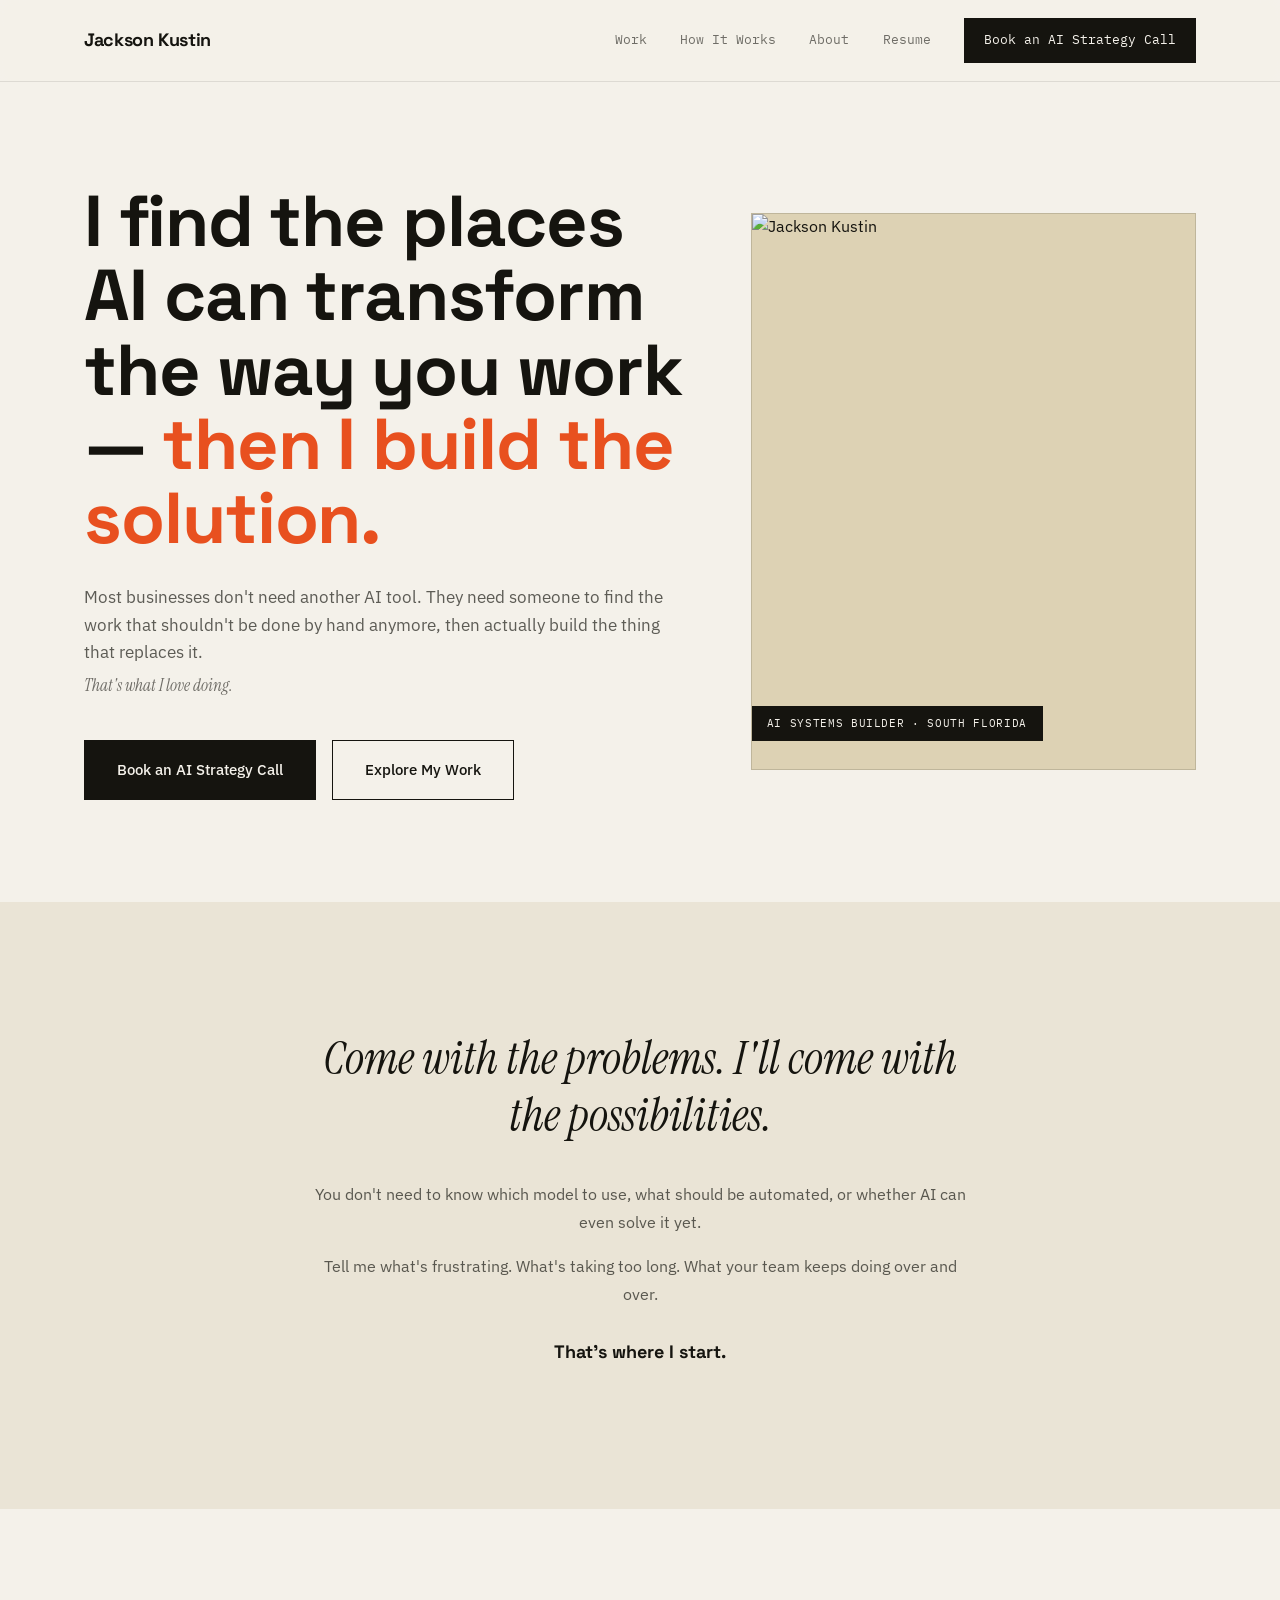
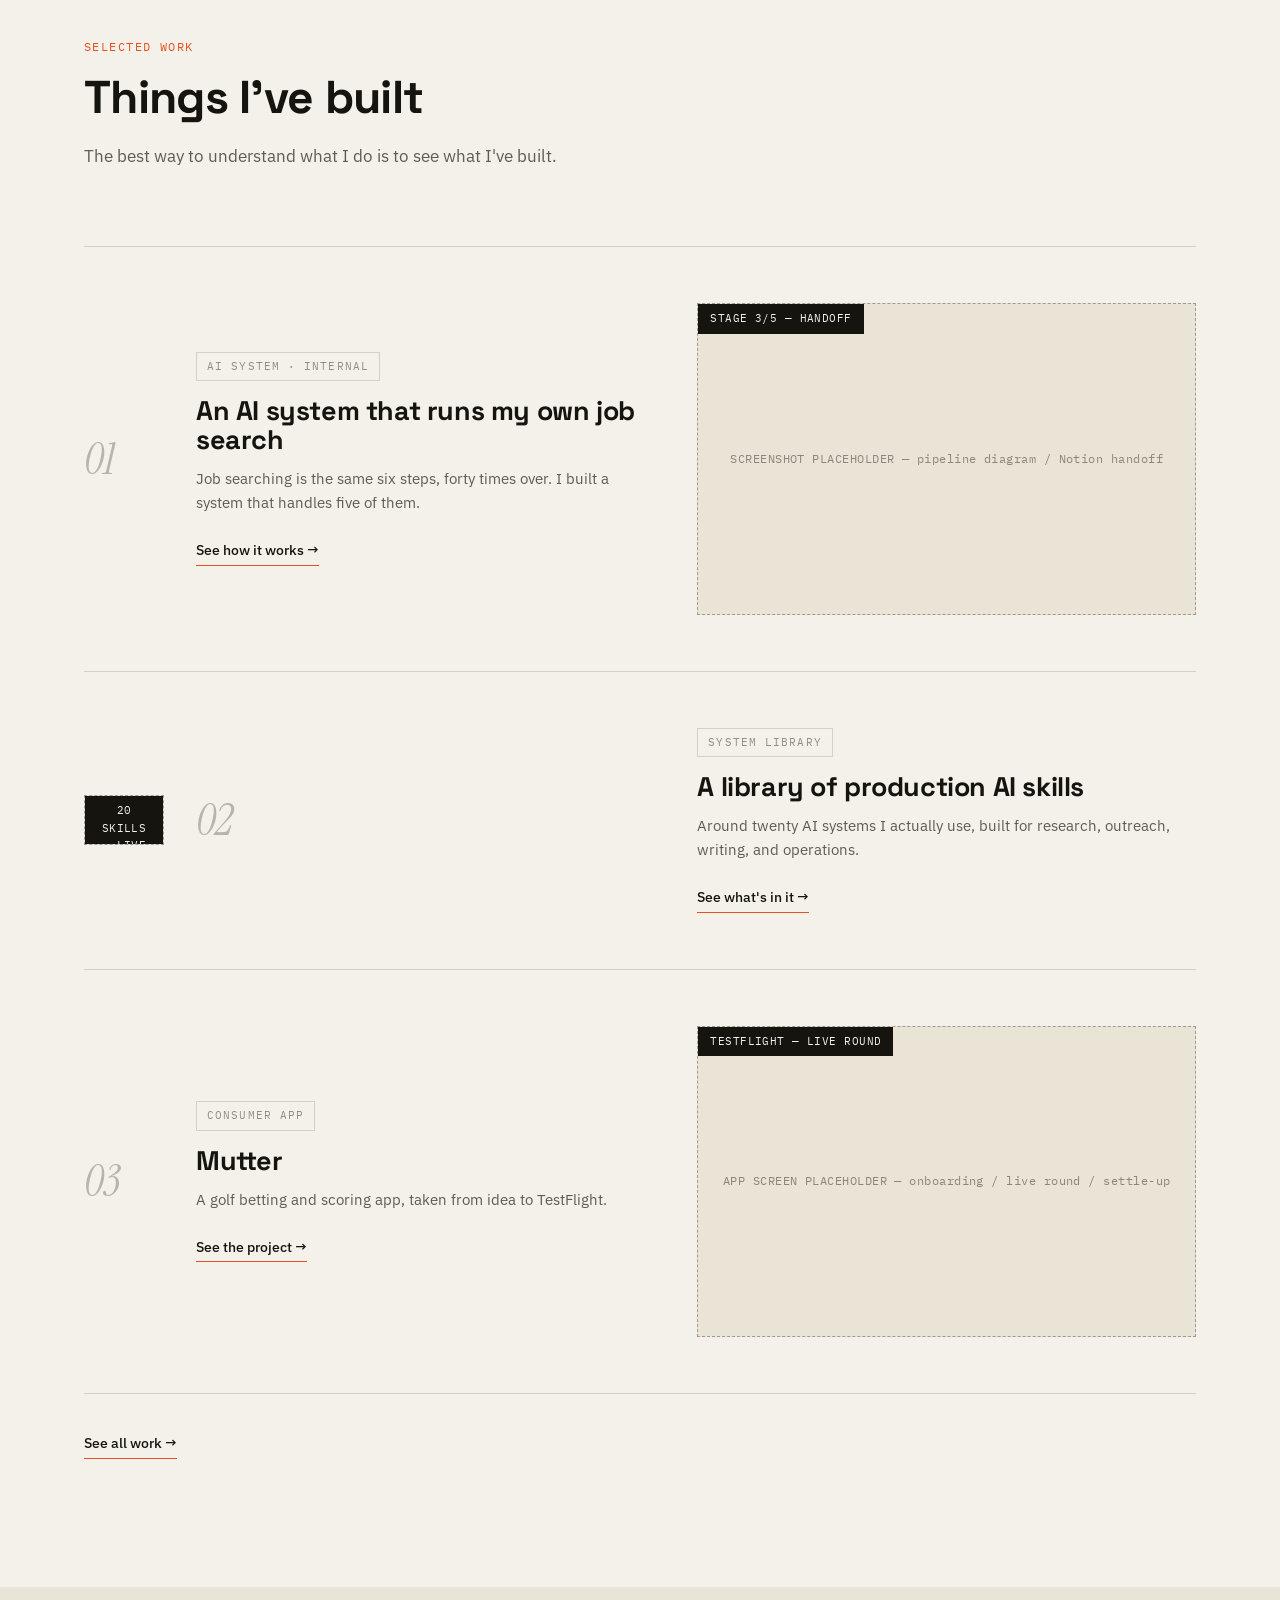
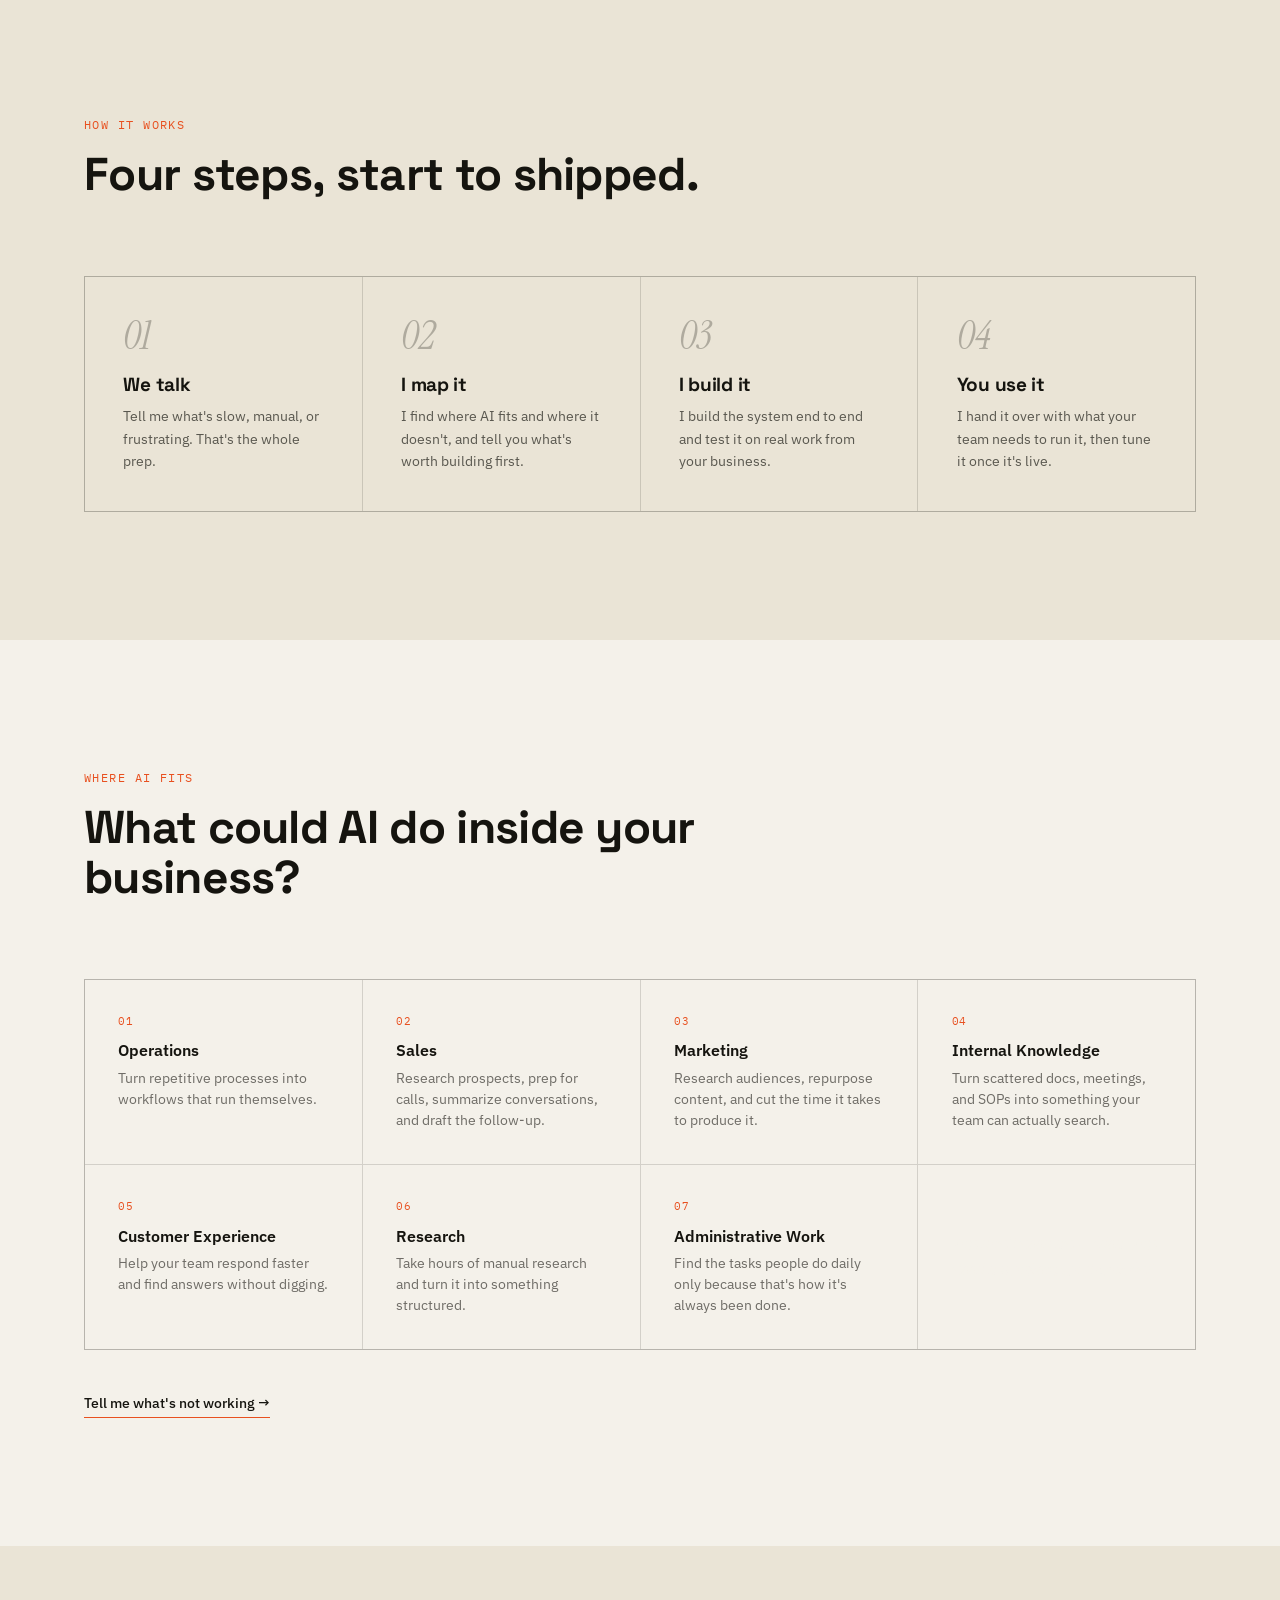
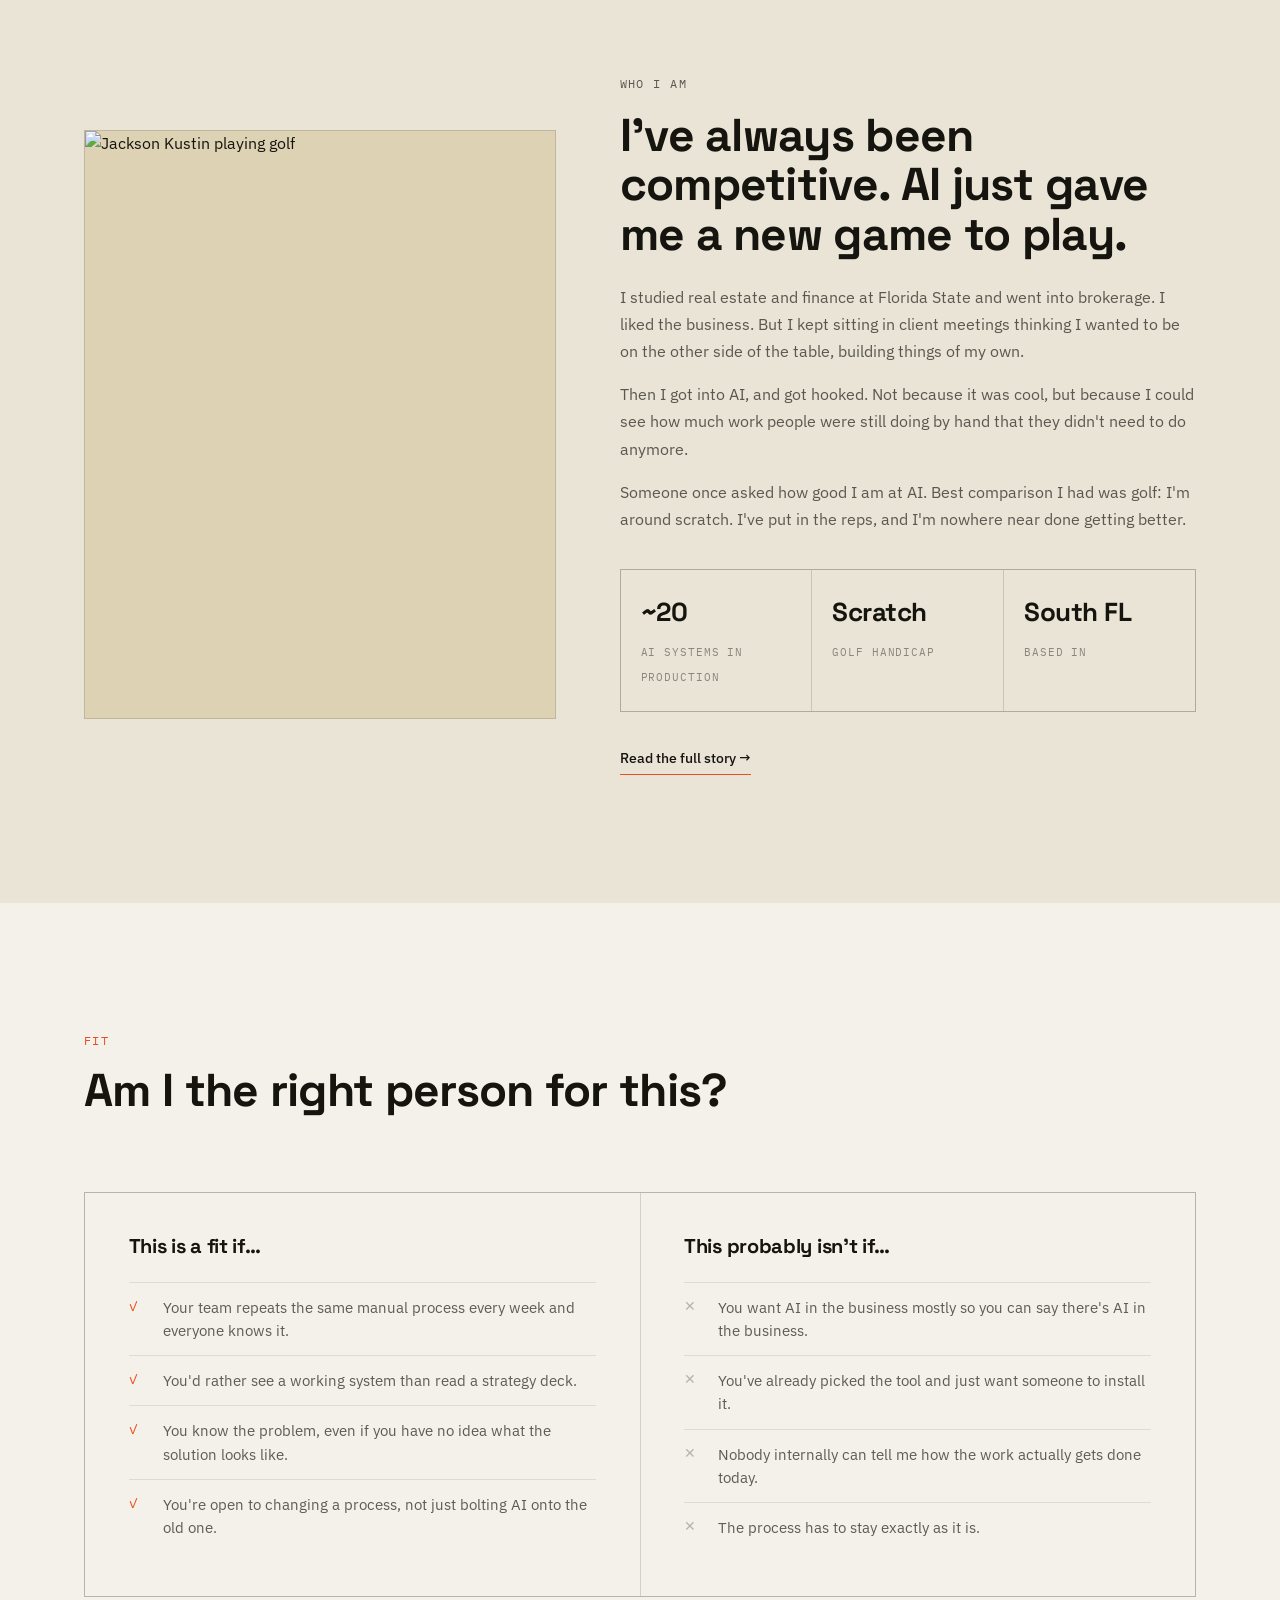
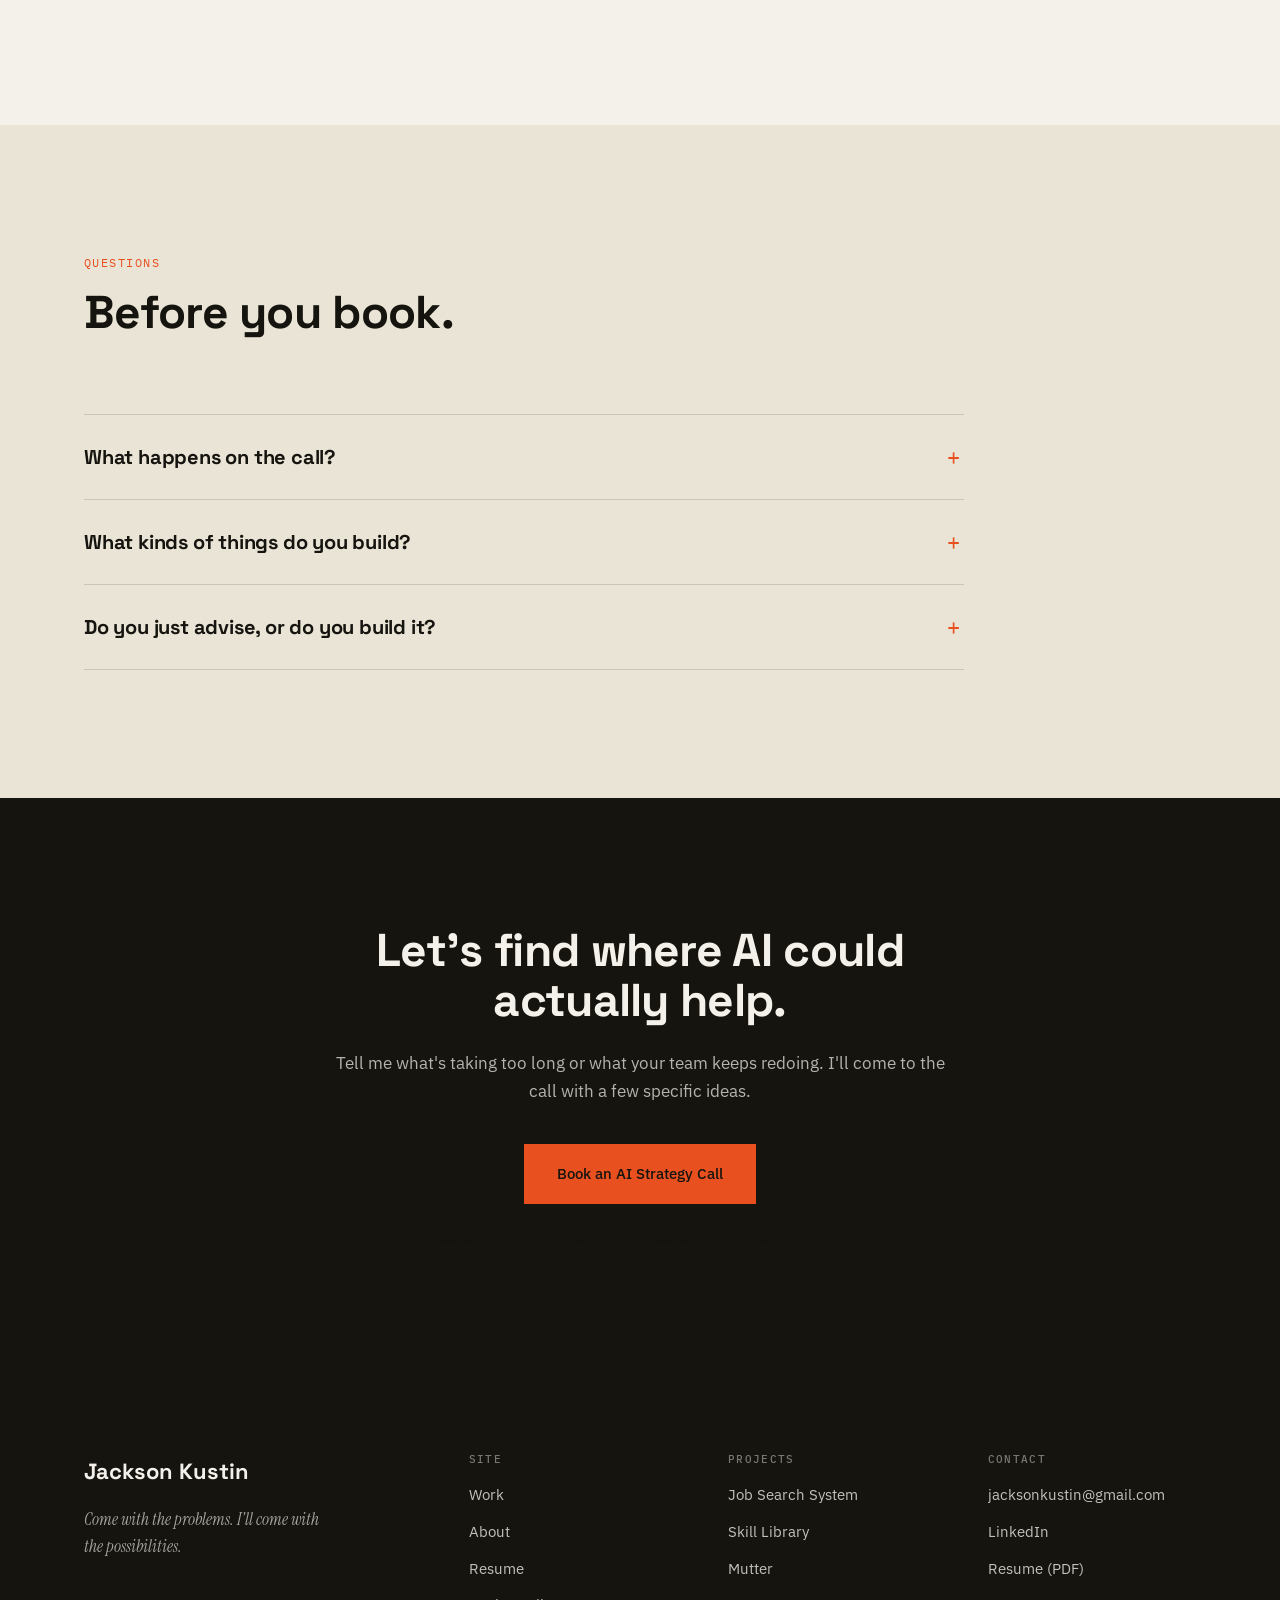
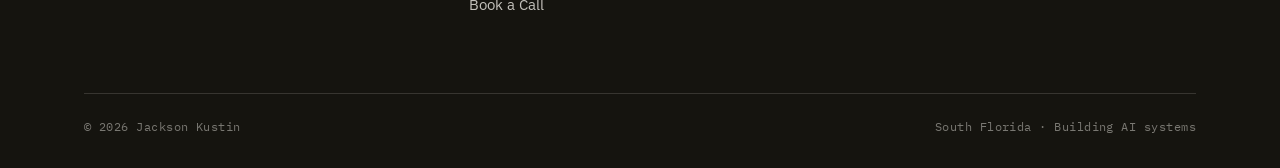
==== commit f8cd38be: "Jackson's WIP after Aug 31 (Calendly embed, about, home, styles, images) — saved as baseline before " ====
--- a/index.html
+++ b/index.html
@@ -4,10 +4,10 @@
 <meta charset="utf-8">
 <meta name="viewport" content="width=device-width, initial-scale=1">
 <title>Jackson Kustin — AI Systems Builder</title>
-<meta name="description" content="I find the places AI can transform your business — then I build it. Selected work, systems, and projects by Jackson Kustin.">
+<meta name="description" content="I find the places AI can transform the way you work — then I build the solution.">
 <link rel="icon" href="./assets/favicon.png">
 <meta property="og:title" content="Jackson Kustin — AI Systems Builder">
-<meta property="og:description" content="I find the places AI can transform your business — then I build it.">
+<meta property="og:description" content="I find the places AI can transform the way you work — then I build the solution.">
 <meta property="og:image" content="./assets/og-image.png">
 <meta property="og:type" content="website">
 <link rel="preconnect" href="https://fonts.googleapis.com">
@@ -35,10 +35,8 @@
 <section class="hero">
   <div class="wrap">
     <div class="hero-copy reveal">
-      <h1>I find the places AI can transform your business — <em>then I build it.</em></h1>
-      <p>AI can save time, eliminate repetitive work, uncover opportunities, and completely change how a business operates.</p>
-      <p>The hard part isn't finding another AI tool.</p>
-      <p class="hero-kicker">It's figuring out where AI actually belongs.</p>
+      <h1>I find the places AI can transform the way you work — <em>then I build the solution.</em></h1>
+      <p>Most businesses don't need another AI tool. They need someone to find the work that shouldn't be done by hand anymore, then actually build the thing that replaces it.</p>
       <p class="hero-sig">That's what I love doing.</p>
       <div class="btn-row">
         <a class="btn btn--primary" href="book-a-call.html">Book an AI Strategy Call</a>
@@ -47,31 +45,9 @@
     </div>
     <div class="reveal" data-delay="2">
       <div class="portrait">
-        <!-- Replace the .ph div with: <img src="./assets/img/jackson-hero.jpg" alt="Jackson Kustin"> -->
-        <div class="ph">
-          <span>PHOTO PLACEHOLDER</span>
-          <span>Jackson — portrait, 4:5</span>
-        </div>
+        <img src="./Screenshot%202026-08-31%20at%209.02.51%E2%80%AFPM.png" alt="Jackson Kustin">
         <span class="portrait-tag">AI SYSTEMS BUILDER · SOUTH FLORIDA</span>
       </div>
-    </div>
-  </div>
-</section>
-
-<!-- ============ TRUST STRIP ============ -->
-<section class="trust">
-  <div class="wrap">
-    <div class="trust-item reveal">
-      <h3>No AI Jargon</h3>
-      <p>You don't need to know which model, which tool, or which buzzword. You just need to know what's not working.</p>
-    </div>
-    <div class="trust-item reveal" data-delay="1">
-      <h3>Built, Not Advised</h3>
-      <p>I don't hand you a strategy deck and disappear. I design the system and I build it.</p>
-    </div>
-    <div class="trust-item reveal" data-delay="2">
-      <h3>Start With The Problem</h3>
-      <p>Every build starts with a real bottleneck in your business — not with a tool looking for a use case.</p>
     </div>
   </div>
 </section>
@@ -81,12 +57,9 @@
   <div class="wrap">
     <div class="inner reveal">
       <h2>Come with the problems. I'll come with the possibilities.</h2>
-      <p>You don't need to know which AI model to use.</p>
-      <p>You don't need to know what should be automated.</p>
-      <p>You don't even need to know whether AI can solve the problem yet.</p>
-      <p>Tell me what's frustrating. Tell me what's taking too long. Tell me what your team keeps doing over and over. Tell me what you wish worked differently.</p>
+      <p>You don't need to know which model to use, what should be automated, or whether AI can even solve it yet.</p>
+      <p>Tell me what's frustrating. What's taking too long. What your team keeps doing over and over.</p>
       <p class="kicker">That's where I start.</p>
-      <p>From there, I look for creative ways AI can make it better.</p>
     </div>
   </div>
 </section>
@@ -162,28 +135,27 @@
     <div class="section-head reveal">
       <p class="eyebrow">How It Works</p>
       <h2>Four steps, start to shipped.</h2>
-      <p class="lead">No long discovery phase, no strategy deck you never open again. We talk, I map it, I build it, you use it.</p>
     </div>
     <div class="steps">
       <div class="step reveal">
         <div class="step-num">01</div>
         <h3>We talk</h3>
-        <p>Tell me what's frustrating, what takes too long, and what your team keeps redoing. That's the whole prep.</p>
+        <p>Tell me what's slow, manual, or frustrating. That's the whole prep.</p>
       </div>
       <div class="step reveal" data-delay="1">
         <div class="step-num">02</div>
         <h3>I map it</h3>
-        <p>I go find where AI actually fits — and where it doesn't. You get a plain-English plan of what's worth building first.</p>
+        <p>I find where AI fits and where it doesn't, and tell you what's worth building first.</p>
       </div>
       <div class="step reveal" data-delay="2">
         <div class="step-num">03</div>
         <h3>I build it</h3>
-        <p>I design and build the system end to end, then test it against real work from your business before it goes live.</p>
+        <p>I build the system end to end and test it on real work from your business.</p>
       </div>
       <div class="step reveal" data-delay="3">
         <div class="step-num">04</div>
         <h3>You use it</h3>
-        <p>I hand it over with everything your team needs to run it, and we tune it once it's been used on real work.</p>
+        <p>I hand it over with what your team needs to run it, then tune it once it's live.</p>
       </div>
     </div>
   </div>
@@ -197,13 +169,13 @@
       <h2>What could AI do inside your business?</h2>
     </div>
     <div class="grid-cards">
-      <div class="card reveal"><div class="card-num">01</div><h4>Operations</h4><p>Turn repetitive processes into intelligent workflows.</p></div>
-      <div class="card reveal" data-delay="1"><div class="card-num">02</div><h4>Sales</h4><p>Research prospects, prepare for calls, summarize conversations, generate follow-up, and surface opportunities.</p></div>
-      <div class="card reveal" data-delay="2"><div class="card-num">03</div><h4>Marketing</h4><p>Research audiences, repurpose content, analyze performance, and accelerate content production.</p></div>
-      <div class="card reveal" data-delay="3"><div class="card-num">04</div><h4>Internal Knowledge</h4><p>Turn scattered documents, meetings, SOPs, and company knowledge into something your team can actually use.</p></div>
-      <div class="card reveal"><div class="card-num">05</div><h4>Customer Experience</h4><p>Help teams respond faster, find answers, personalize communication, and understand customers better.</p></div>
-      <div class="card reveal" data-delay="1"><div class="card-num">06</div><h4>Research</h4><p>Take hours of manual research and turn it into structured intelligence.</p></div>
-      <div class="card reveal" data-delay="2"><div class="card-num">07</div><h4>Administrative Work</h4><p>Look for the tasks people do every day simply because "that's how we've always done it."</p></div>
+      <div class="card reveal"><div class="card-num">01</div><h4>Operations</h4><p>Turn repetitive processes into workflows that run themselves.</p></div>
+      <div class="card reveal" data-delay="1"><div class="card-num">02</div><h4>Sales</h4><p>Research prospects, prep for calls, summarize conversations, and draft the follow-up.</p></div>
+      <div class="card reveal" data-delay="2"><div class="card-num">03</div><h4>Marketing</h4><p>Research audiences, repurpose content, and cut the time it takes to produce it.</p></div>
+      <div class="card reveal" data-delay="3"><div class="card-num">04</div><h4>Internal Knowledge</h4><p>Turn scattered docs, meetings, and SOPs into something your team can actually search.</p></div>
+      <div class="card reveal"><div class="card-num">05</div><h4>Customer Experience</h4><p>Help your team respond faster and find answers without digging.</p></div>
+      <div class="card reveal" data-delay="1"><div class="card-num">06</div><h4>Research</h4><p>Take hours of manual research and turn it into something structured.</p></div>
+      <div class="card reveal" data-delay="2"><div class="card-num">07</div><h4>Administrative Work</h4><p>Find the tasks people do daily only because that's how it's always been done.</p></div>
       <div class="card card--accent reveal" data-delay="3"><p>You don't need an AI idea. You need a problem worth solving.</p></div>
     </div>
     <p style="margin-top:40px"><a class="txt-link" href="book-a-call.html">Tell me what's not working <span class="arw">→</span></a></p>
@@ -216,19 +188,15 @@
     <div class="bio">
       <div class="reveal">
         <div class="portrait">
-          <!-- Replace with: <img src="./assets/img/jackson-golf.jpg" alt="Jackson Kustin"> -->
-          <div class="ph">
-            <span>PHOTO PLACEHOLDER</span>
-            <span>Jackson — lifestyle / golf, 4:5</span>
-          </div>
+          <img class="pos-golf" src="./Screenshot%202026-08-31%20at%209.02.59%E2%80%AFPM.png" alt="Jackson Kustin playing golf">
         </div>
       </div>
       <div class="reveal" data-delay="1">
         <p class="eyebrow">Who I Am</p>
         <h2>I've always been competitive. AI just gave me a new game to play.</h2>
-        <p>I studied real estate and finance at Florida State and went into brokerage. I liked the business — I still do. But I kept sitting in client meetings thinking the same thing: I want to be on that side of the table.</p>
-        <p>Around the same time I got serious about AI, and got hooked. Not because it was cool, but because I could see how much work people were still doing by hand that they simply didn't need to do anymore.</p>
-        <p>Someone once asked how good I am at AI. The best comparison I had was golf: I'm around scratch. I know what I'm doing, I've put in the reps, and I'm nowhere near done getting better.</p>
+        <p>I studied real estate and finance at Florida State and went into brokerage. I liked the business. But I kept sitting in client meetings thinking I wanted to be on the other side of the table, building things of my own.</p>
+        <p>Then I got into AI, and got hooked. Not because it was cool, but because I could see how much work people were still doing by hand that they didn't need to do anymore.</p>
+        <p>Someone once asked how good I am at AI. Best comparison I had was golf: I'm around scratch. I've put in the reps, and I'm nowhere near done getting better.</p>
         <div class="stats">
           <div class="stat"><b>~20</b><span>AI systems in production</span></div>
           <div class="stat"><b>Scratch</b><span>Golf handicap</span></div>
@@ -246,7 +214,6 @@
     <div class="section-head reveal">
       <p class="eyebrow">Fit</p>
       <h2>Am I the right person for this?</h2>
-      <p class="lead">The best projects start with a business that has a real bottleneck and the willingness to change how something gets done.</p>
     </div>
     <div class="fit-split">
       <div class="fit-col fit-col--yes reveal">
@@ -254,7 +221,7 @@
         <ul>
           <li>Your team repeats the same manual process every week and everyone knows it.</li>
           <li>You'd rather see a working system than read a strategy deck.</li>
-          <li>You have the problem clearly, even if you have no idea what the solution looks like.</li>
+          <li>You know the problem, even if you have no idea what the solution looks like.</li>
           <li>You're open to changing a process, not just bolting AI onto the old one.</li>
         </ul>
       </div>
@@ -271,34 +238,8 @@
   </div>
 </section>
 
-<!-- ============ TESTIMONIALS ============ -->
-<!-- PLACEHOLDER SECTION — swap in real quotes, or delete this <section> entirely until you have them. -->
+<!-- ============ FAQ ============ -->
 <section class="section section--sand">
-  <div class="wrap">
-    <div class="section-head reveal">
-      <p class="eyebrow">What People Say</p>
-      <h2>The reaction I build for.</h2>
-      <p class="lead">"Wait… I don't have to do this anymore?" That one never gets old.</p>
-    </div>
-    <div class="quotes">
-      <div class="quote reveal">
-        <blockquote>[TESTIMONIAL PLACEHOLDER — 2–3 sentences on what was taking too long before, and what changed.]</blockquote>
-        <cite><b>Name</b>Title, Company</cite>
-      </div>
-      <div class="quote reveal" data-delay="1">
-        <blockquote>[TESTIMONIAL PLACEHOLDER — 2–3 sentences on what was taking too long before, and what changed.]</blockquote>
-        <cite><b>Name</b>Title, Company</cite>
-      </div>
-      <div class="quote reveal" data-delay="2">
-        <blockquote>[TESTIMONIAL PLACEHOLDER — 2–3 sentences on what was taking too long before, and what changed.]</blockquote>
-        <cite><b>Name</b>Title, Company</cite>
-      </div>
-    </div>
-  </div>
-</section>
-
-<!-- ============ FAQ ============ -->
-<section class="section">
   <div class="wrap">
     <div class="section-head reveal">
       <p class="eyebrow">Questions</p>
@@ -306,28 +247,16 @@
     </div>
     <div class="faq reveal">
       <details>
-        <summary>Do I need to know what I want built?</summary>
-        <div class="faq-body">No — and I'd honestly rather you didn't. Come with what's frustrating, what's slow, and what your team keeps redoing. Figuring out where AI belongs is the part I'm good at.</div>
-      </details>
-      <details>
-        <summary>What actually happens on the strategy call?</summary>
-        <div class="faq-body">You answer a few short questions when you book. I review them beforehand and come to the call with a handful of specific ideas for where AI could fit in your business. You leave with those whether or not we work together.</div>
+        <summary>What happens on the call?</summary>
+        <div class="faq-body">You tell me how the work gets done today and where it hurts. I come back with a few specific places AI could fit. You keep those either way.</div>
       </details>
       <details>
         <summary>What kinds of things do you build?</summary>
-        <div class="faq-body">Research and prospecting systems, outreach and follow-up, internal knowledge tools, document and meeting workflows, and full custom apps when that's what the problem calls for. The <a href="#work">work section</a> has real examples.</div>
+        <div class="faq-body">Research and prospecting systems, outreach and follow-up, internal knowledge tools, document and meeting workflows, and full apps when that's what the problem calls for. The <a href="#work">work section</a> has real examples.</div>
       </details>
       <details>
         <summary>Do you just advise, or do you build it?</summary>
-        <div class="faq-body">I build it. I design the system, build it end to end, test it against real work from your business, and hand it over with what your team needs to run it.</div>
-      </details>
-      <details>
-        <summary>What does it cost?</summary>
-        <div class="faq-body">[PLACEHOLDER — add your pricing or engagement structure here. The reference sites all answer this directly, even if it's just "projects typically start at $X."]</div>
-      </details>
-      <details>
-        <summary>How long does a project take?</summary>
-        <div class="faq-body">[PLACEHOLDER — typical timeline, e.g. "most first builds ship in 2–4 weeks."]</div>
+        <div class="faq-body">I build it. I design the system, build it end to end, test it on real work from your business, and hand it over with what your team needs to run it.</div>
       </details>
     </div>
   </div>
@@ -338,8 +267,7 @@
   <div class="wrap">
     <div class="inner reveal">
       <h2>Let's find where AI could actually help.</h2>
-      <p class="lead">You don't need to come to the call knowing what AI solution you need. In fact, I'd rather you didn't.</p>
-      <p class="lead">Tell me what's taking too much time, what's frustrating your team, or what you wish worked differently. I'll come prepared to explore where AI might fit.</p>
+      <p class="lead">Tell me what's taking too long or what your team keeps redoing. I'll come to the call with a few specific ideas.</p>
       <div class="btn-row">
         <a class="btn btn--primary" href="book-a-call.html">Book an AI Strategy Call</a>
       </div>
--- a/assets/css/site.css
+++ b/assets/css/site.css
@@ -179,7 +179,9 @@
   position: relative; aspect-ratio: 4/5; background: var(--tan);
   border: 1px solid var(--rule); overflow: hidden;
 }
-.portrait img { width: 100%; height: 100%; object-fit: cover; }
+.portrait img { width: 100%; height: 100%; object-fit: cover; object-position: center 42%; }
+/* golf shot is near-square, so the 4:5 frame crops width; keep the golfer centred */
+.portrait img.pos-golf { object-position: 52% center; }
 .portrait .ph {
   position: absolute; inset: 0; display: flex; flex-direction: column;
   align-items: center; justify-content: center; gap: 8px; text-align: center; padding: 24px;
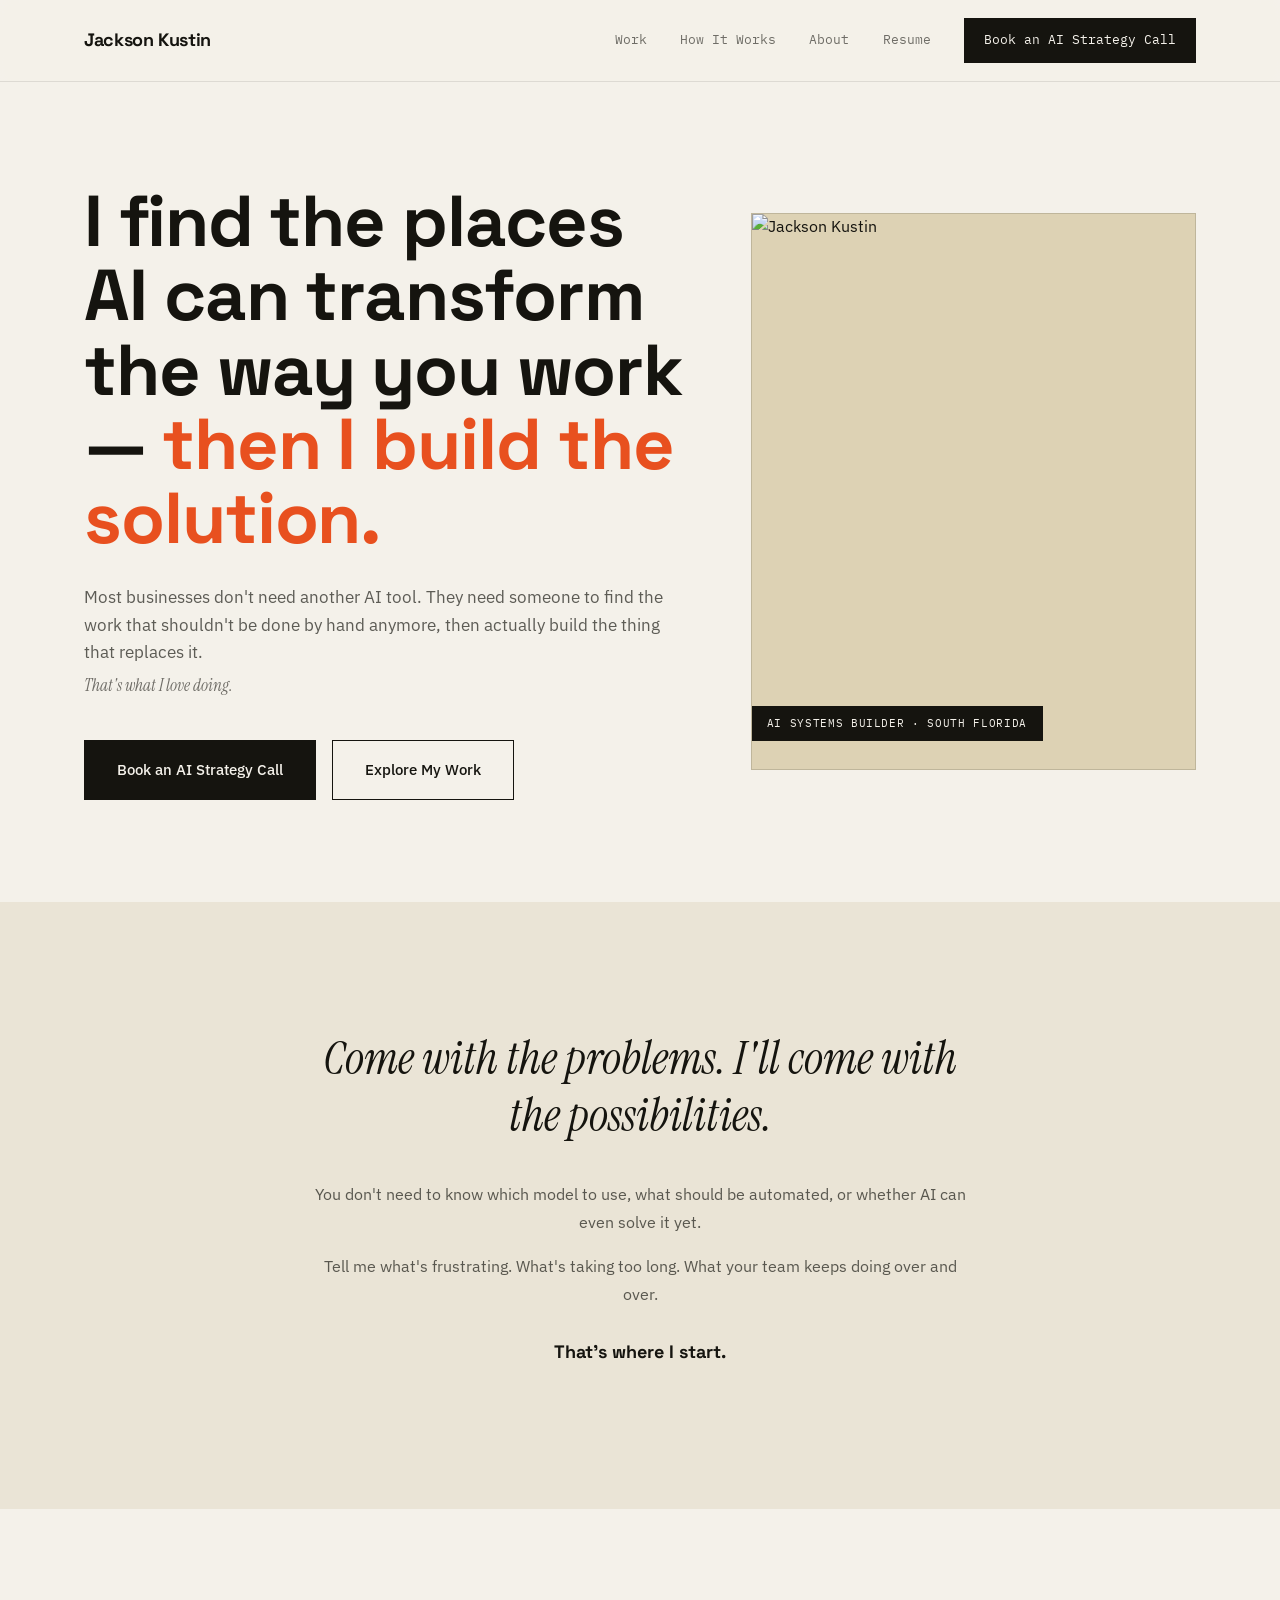
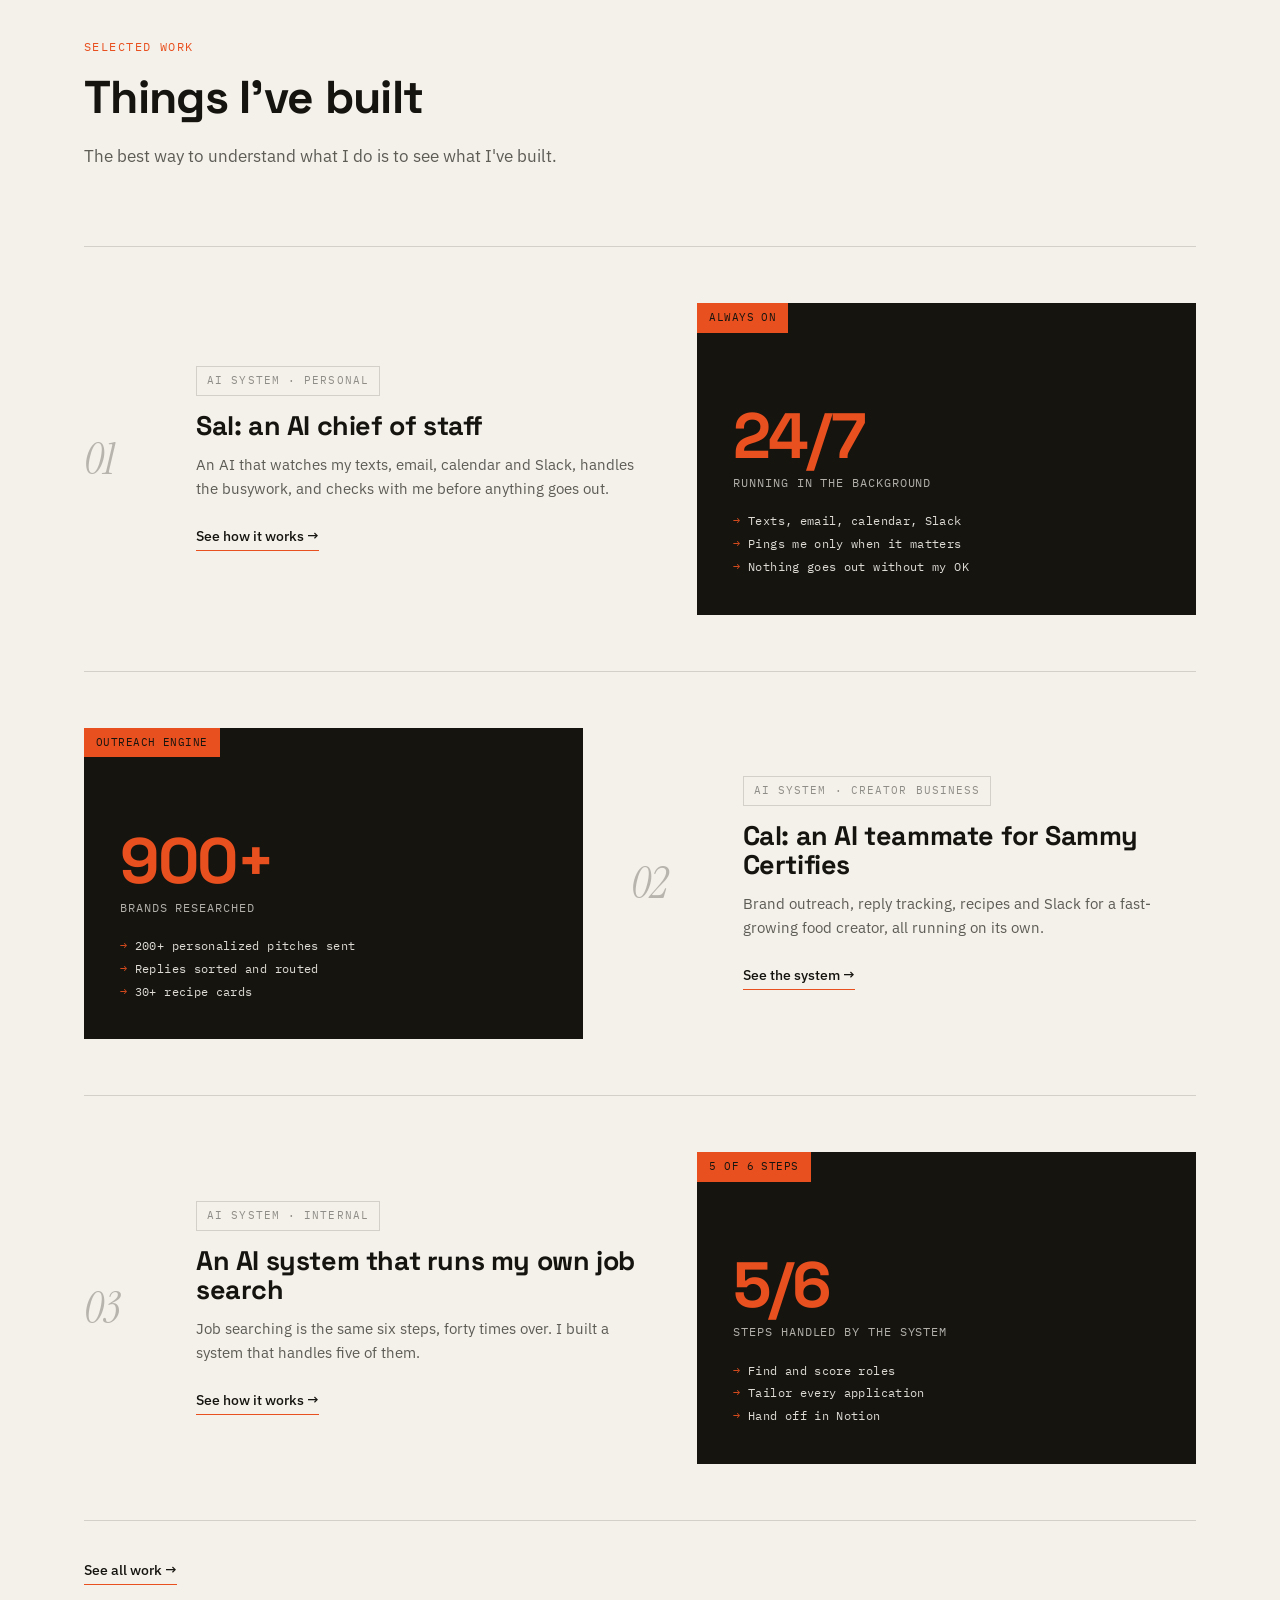
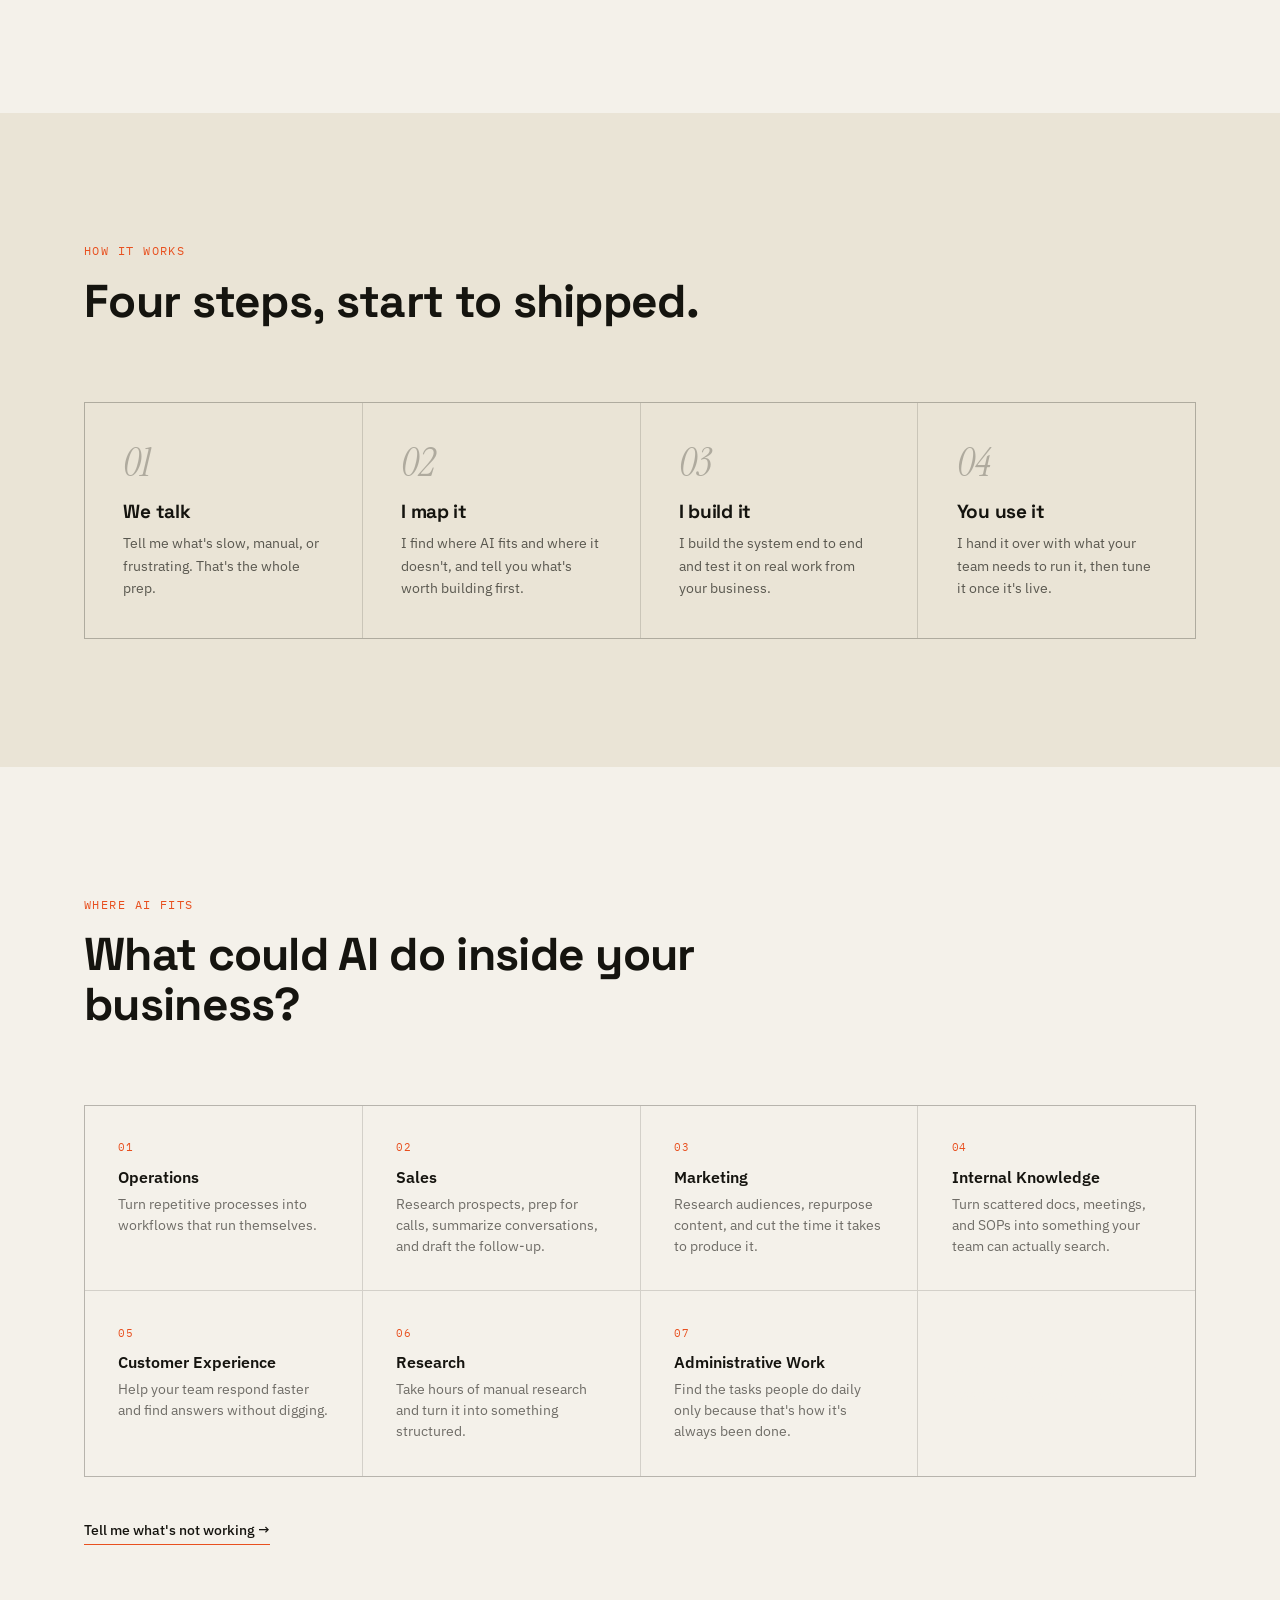
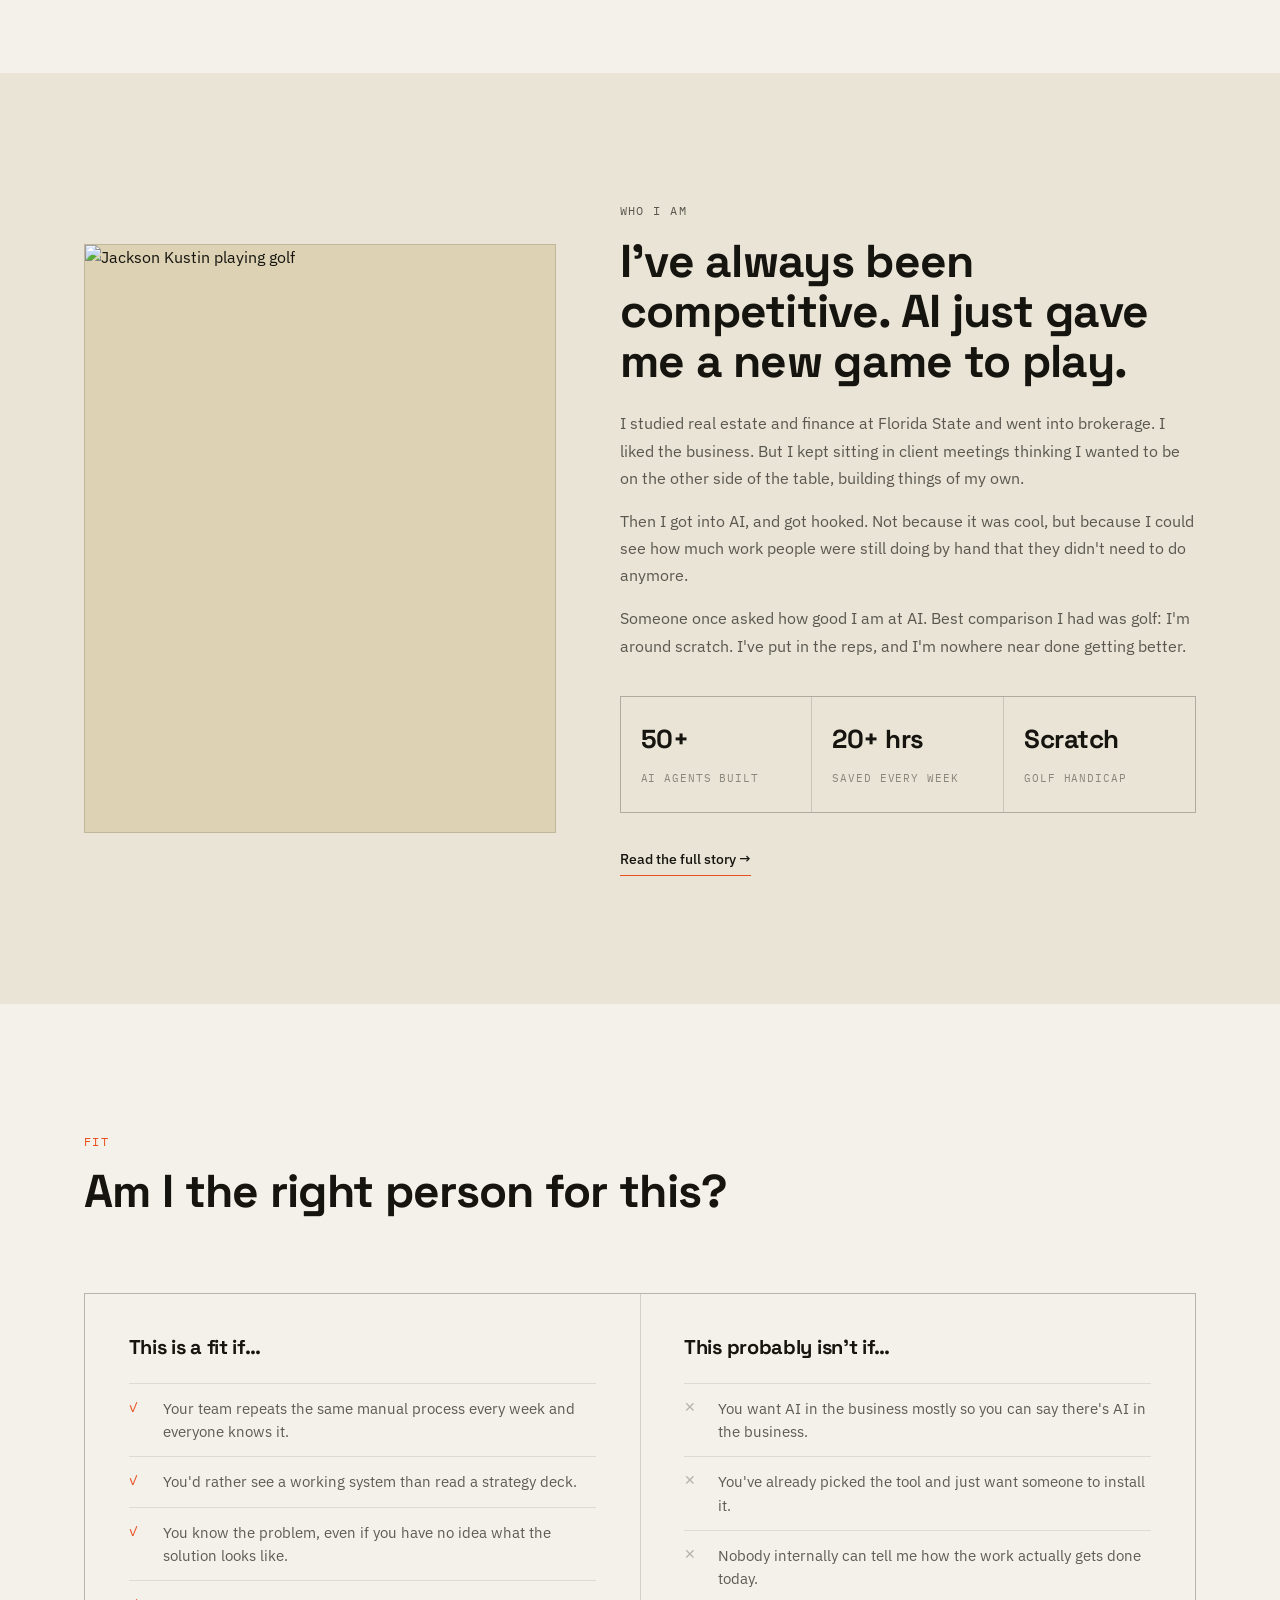
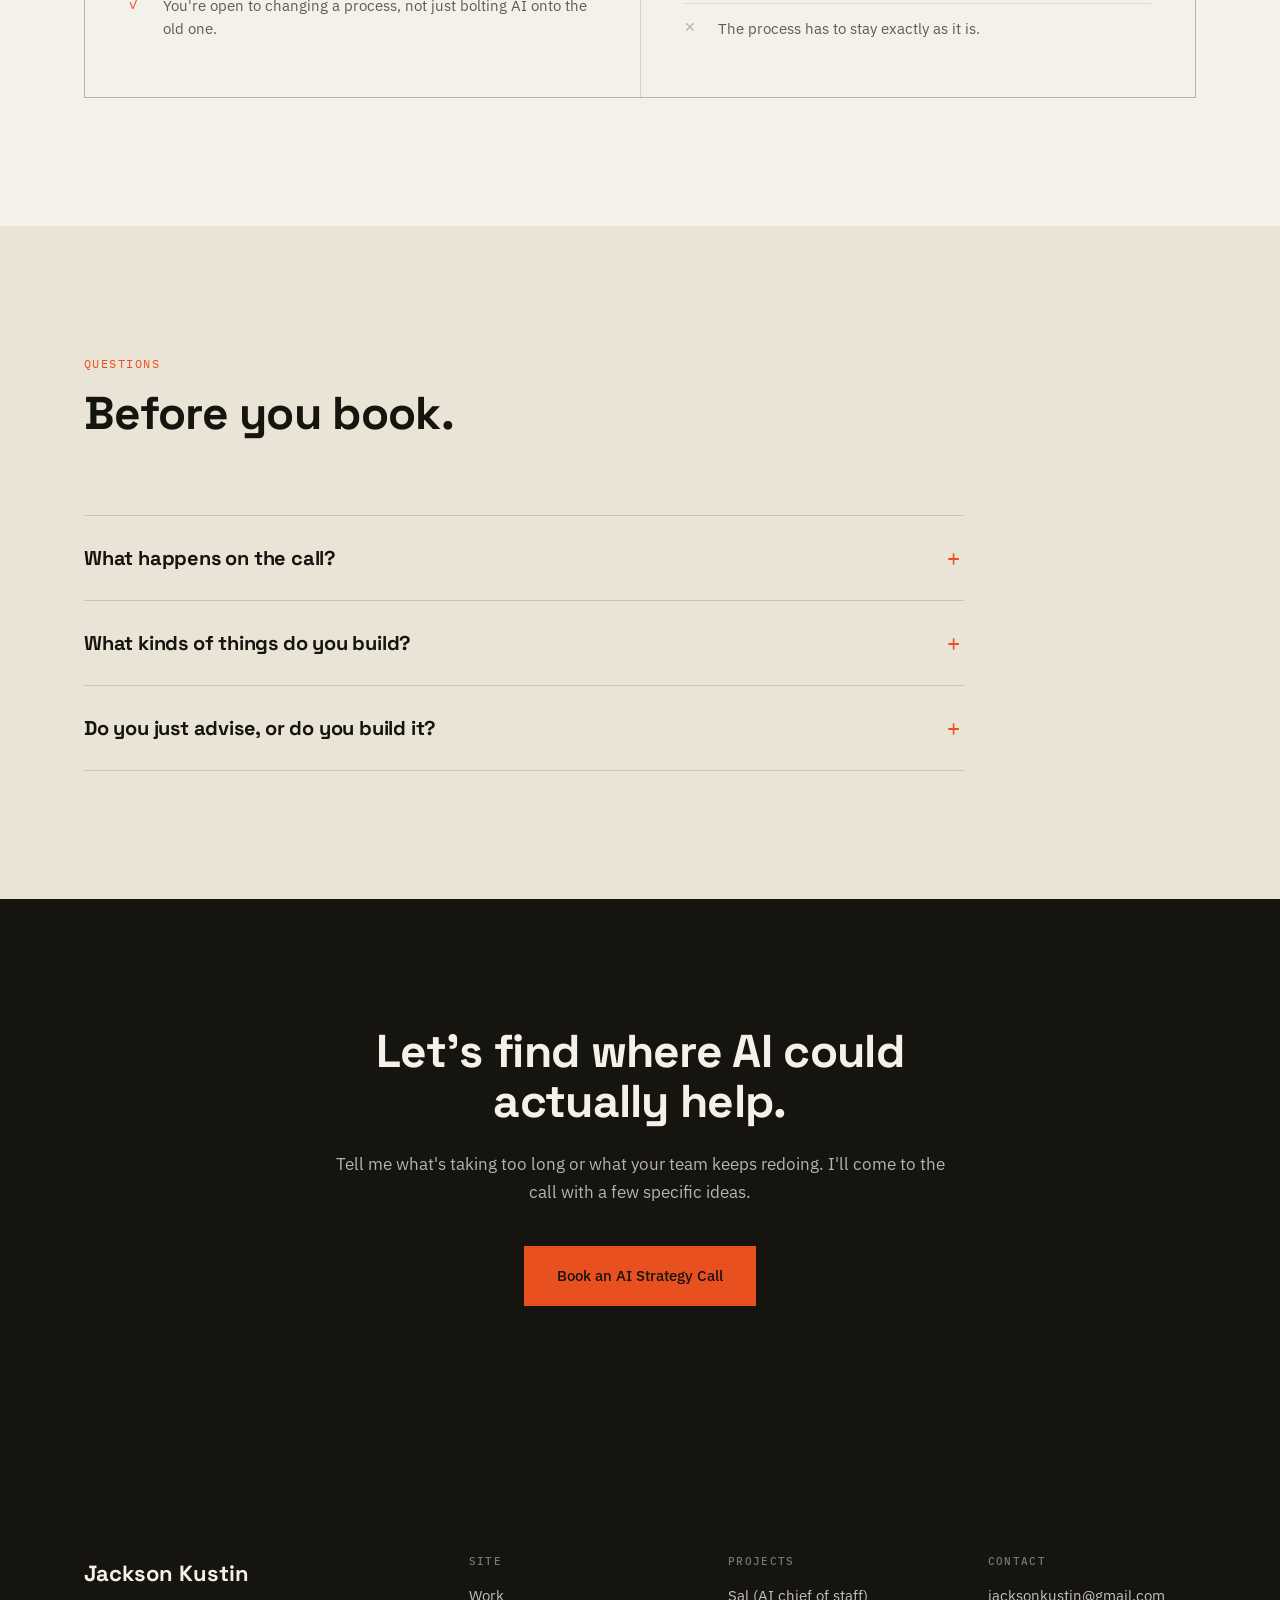
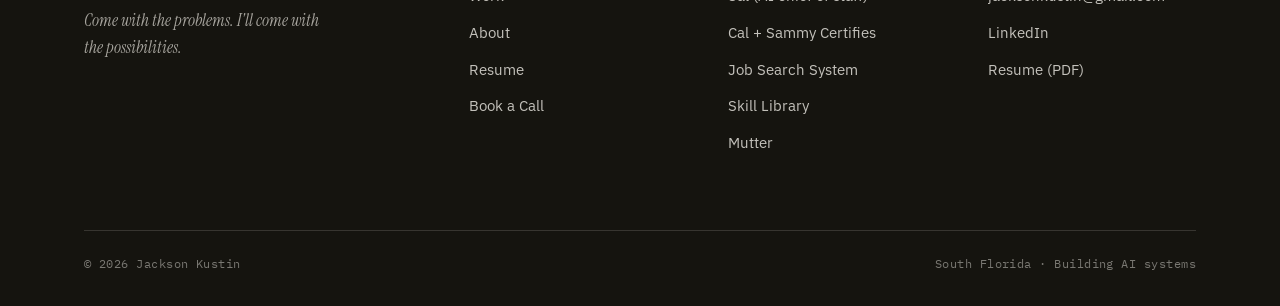
==== commit b29da68c: "Sal: add Sal + Cal case studies, 50+ agents / 20+ hrs stats, text spec cards instead of photo placeh" ====
--- a/index.html
+++ b/index.html
@@ -78,48 +78,39 @@
       <article class="work-row reveal">
         <div class="work-num">01</div>
         <div>
+          <span class="work-tag">AI System · Personal</span>
+          <h3>Sal: an AI chief of staff</h3>
+          <p>An AI that watches my texts, email, calendar and Slack, handles the busywork, and checks with me before anything goes out.</p>
+          <a class="txt-link" href="project-sal.html">See how it works <span class="arw">→</span></a>
+        </div>
+        <div class="work-visual">
+          <div class="spec"><span class="shot-tag">ALWAYS ON</span><div class="spec-big">24/7</div><div class="spec-label">running in the background</div><ul><li>Texts, email, calendar, Slack</li><li>Pings me only when it matters</li><li>Nothing goes out without my OK</li></ul></div>
+        </div>
+      </article>
+
+      <article class="work-row is-reversed reveal">
+        <div class="work-num">02</div>
+        <div>
+          <span class="work-tag">AI System · Creator Business</span>
+          <h3>Cal: an AI teammate for Sammy Certifies</h3>
+          <p>Brand outreach, reply tracking, recipes and Slack for a fast-growing food creator, all running on its own.</p>
+          <a class="txt-link" href="project-cal.html">See the system <span class="arw">→</span></a>
+        </div>
+        <div class="work-visual">
+          <div class="spec"><span class="shot-tag">OUTREACH ENGINE</span><div class="spec-big">900+</div><div class="spec-label">brands researched</div><ul><li>200+ personalized pitches sent</li><li>Replies sorted and routed</li><li>30+ recipe cards</li></ul></div>
+        </div>
+      </article>
+
+      <article class="work-row reveal">
+        <div class="work-num">03</div>
+        <div>
           <span class="work-tag">AI System · Internal</span>
           <h3>An AI system that runs my own job search</h3>
           <p>Job searching is the same six steps, forty times over. I built a system that handles five of them.</p>
           <a class="txt-link" href="project-job-search.html">See how it works <span class="arw">→</span></a>
         </div>
         <div class="work-visual">
-          <div class="shot">
-            <span class="shot-tag">STAGE 3/5 — HANDOFF</span>
-            SCREENSHOT PLACEHOLDER — pipeline diagram / Notion handoff
-          </div>
-        </div>
-      </article>
-
-      <article class="work-row is-reversed reveal">
-        <div class="work-num">02</div>
-        <div>
-          <span class="work-tag">System Library</span>
-          <h3>A library of production AI skills</h3>
-          <p>Around twenty AI systems I actually use, built for research, outreach, writing, and operations.</p>
-          <a class="txt-link" href="project-skill-library.html">See what's in it <span class="arw">→</span></a>
-        </div>
-        <div class="work-visual">
-          <div class="shot">
-            <span class="shot-tag">20 SKILLS · LIVE</span>
-            SCREENSHOT PLACEHOLDER — skill library / Notion CRM view
-          </div>
-        </div>
-      </article>
-
-      <article class="work-row reveal">
-        <div class="work-num">03</div>
-        <div>
-          <span class="work-tag">Consumer App</span>
-          <h3>Mutter</h3>
-          <p>A golf betting and scoring app, taken from idea to TestFlight.</p>
-          <a class="txt-link" href="project-mutter.html">See the project <span class="arw">→</span></a>
-        </div>
-        <div class="work-visual">
-          <div class="shot">
-            <span class="shot-tag">TESTFLIGHT — LIVE ROUND</span>
-            APP SCREEN PLACEHOLDER — onboarding / live round / settle-up
-          </div>
+          <div class="spec"><span class="shot-tag">5 OF 6 STEPS</span><div class="spec-big">5/6</div><div class="spec-label">steps handled by the system</div><ul><li>Find and score roles</li><li>Tailor every application</li><li>Hand off in Notion</li></ul></div>
         </div>
       </article>
 
@@ -198,10 +189,10 @@
         <p>Then I got into AI, and got hooked. Not because it was cool, but because I could see how much work people were still doing by hand that they didn't need to do anymore.</p>
         <p>Someone once asked how good I am at AI. Best comparison I had was golf: I'm around scratch. I've put in the reps, and I'm nowhere near done getting better.</p>
         <div class="stats">
-          <div class="stat"><b>~20</b><span>AI systems in production</span></div>
+          <div class="stat"><b>50+</b><span>AI agents built</span></div>
+          <div class="stat"><b>20+ hrs</b><span>Saved every week</span></div>
           <div class="stat"><b>Scratch</b><span>Golf handicap</span></div>
-          <div class="stat"><b>South FL</b><span>Based in</span></div>
-        </div>
+                  </div>
         <p style="margin-top:32px"><a class="txt-link" href="about.html">Read the full story <span class="arw">→</span></a></p>
       </div>
     </div>
@@ -296,6 +287,8 @@
       <div class="footer-col">
         <h4>Projects</h4>
         <ul>
+          <li><a href="project-sal.html">Sal (AI chief of staff)</a></li>
+          <li><a href="project-cal.html">Cal + Sammy Certifies</a></li>
           <li><a href="project-job-search.html">Job Search System</a></li>
           <li><a href="project-skill-library.html">Skill Library</a></li>
           <li><a href="project-mutter.html">Mutter</a></li>
--- a/assets/css/site.css
+++ b/assets/css/site.css
@@ -415,3 +415,23 @@
 .meta-row div { min-width: 150px; }
 .meta-row dt { font-family: var(--mono); font-size: 11px; letter-spacing: .1em; text-transform: uppercase; color: var(--ink-45); margin-bottom: 6px; }
 .meta-row dd { margin: 0; font-size: 15px; font-weight: 500; }
+
+/* ---------- spec card (text visual, used where there's no screenshot) ---------- */
+.spec {
+  position: relative; aspect-ratio: 16/10; background: var(--ink); color: var(--cream);
+  padding: clamp(24px, 3vw, 36px); display: flex; flex-direction: column; justify-content: flex-end;
+  font-family: var(--mono); overflow: hidden; transition: transform .35s, box-shadow .35s;
+}
+.spec:hover { transform: translateY(-6px); box-shadow: 0 28px 48px rgba(21,20,15,0.16); }
+.spec .shot-tag { background: var(--orange); color: var(--ink); }
+.spec-big { font-family: var(--display); font-size: clamp(40px, 5vw, 64px); font-weight: 700; letter-spacing: -0.03em; line-height: 1; color: var(--orange); }
+.spec-label { font-size: 11.5px; letter-spacing: .08em; text-transform: uppercase; opacity: .7; margin-top: 6px; }
+.spec ul { list-style: none; padding: 0; margin: 18px 0 0; font-size: 12px; letter-spacing: .03em; line-height: 1.9; opacity: .9; }
+.spec li::before { content: "→ "; color: var(--orange); }
+.moment { background: var(--cream); border: 1px solid var(--rule); padding: clamp(22px, 2.4vw, 30px); }
+.section--sand .moment { background: var(--sand); }
+.moment-time { font-family: var(--mono); font-size: 11px; letter-spacing: .08em; text-transform: uppercase; color: var(--orange); margin-bottom: 10px; }
+.moment p { font-family: var(--serif); font-style: italic; font-size: 19px; line-height: 1.45; margin: 0; }
+/* fix: reversed work rows put the visual in the 64px number column */
+.work-row.is-reversed { grid-template-columns: 1.1fr 64px 1fr; }
+@media (max-width: 900px) { .work-row.is-reversed { grid-template-columns: 1fr; } }
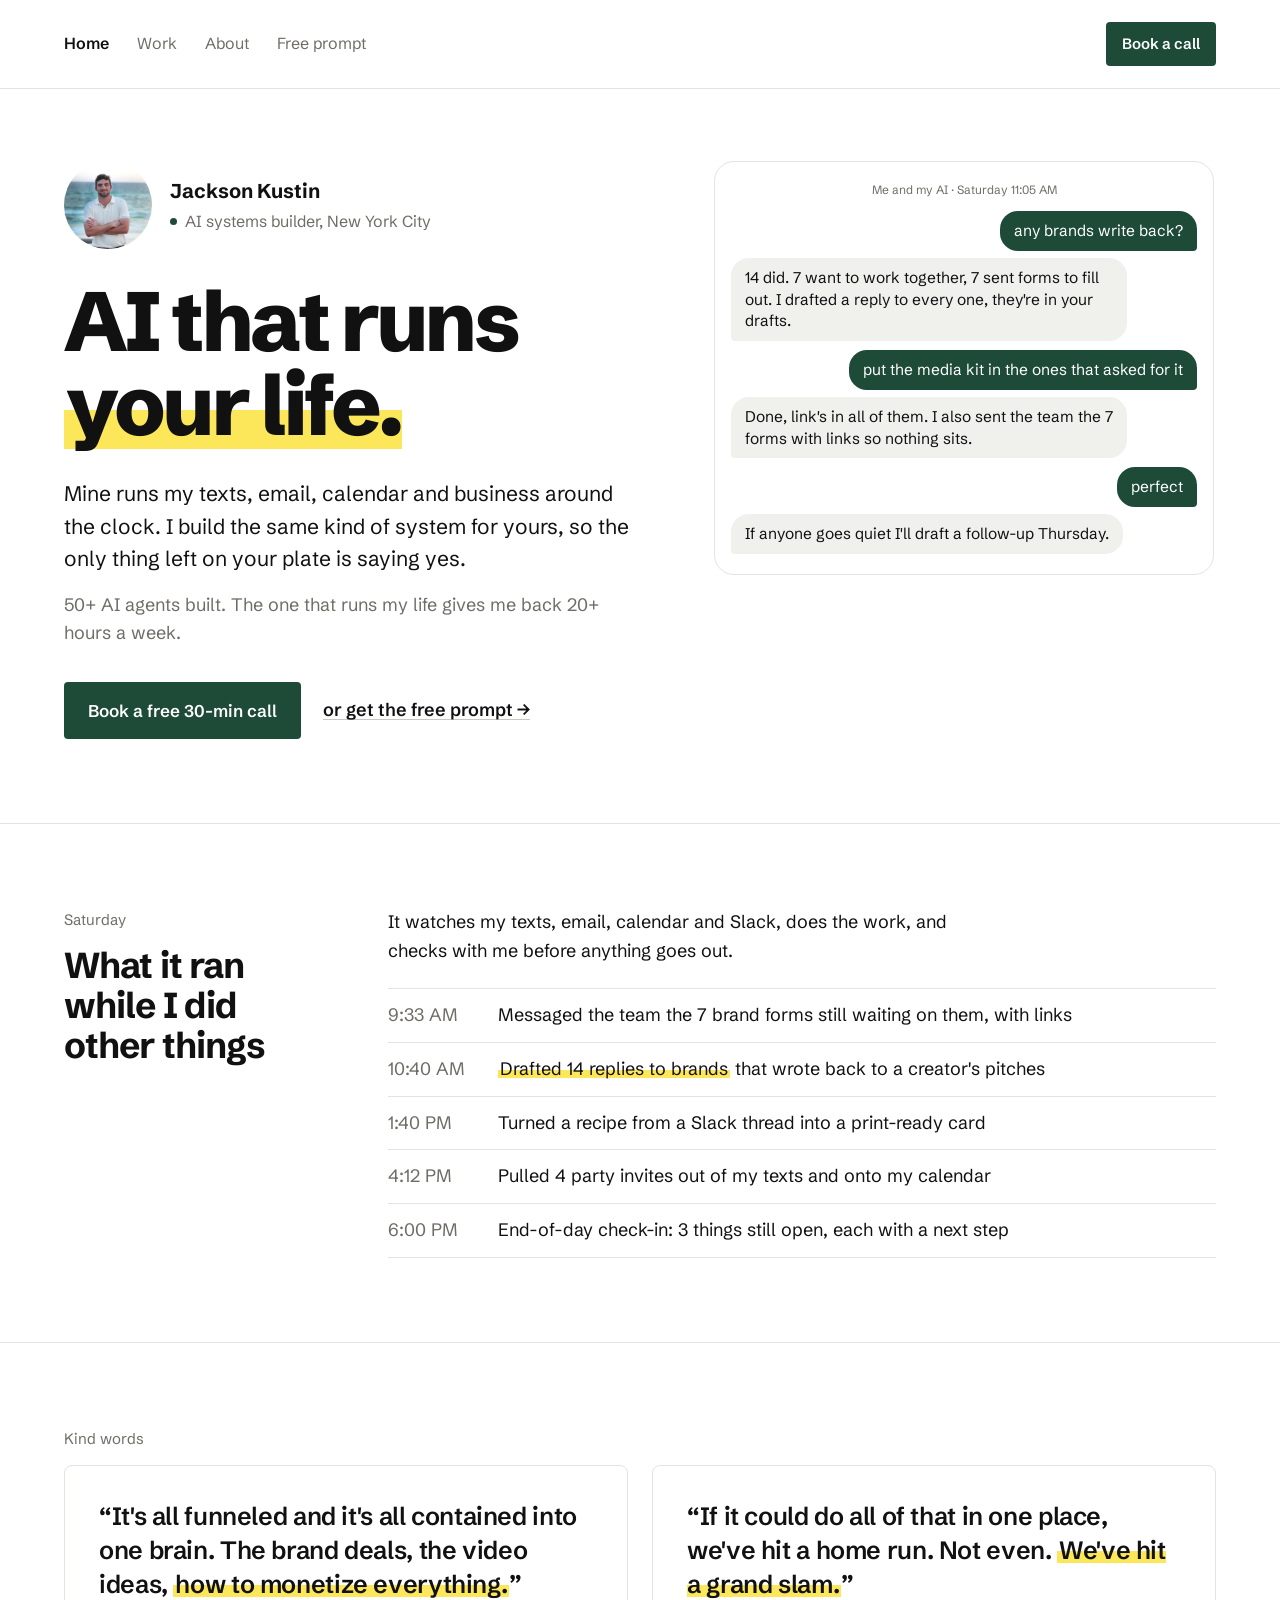
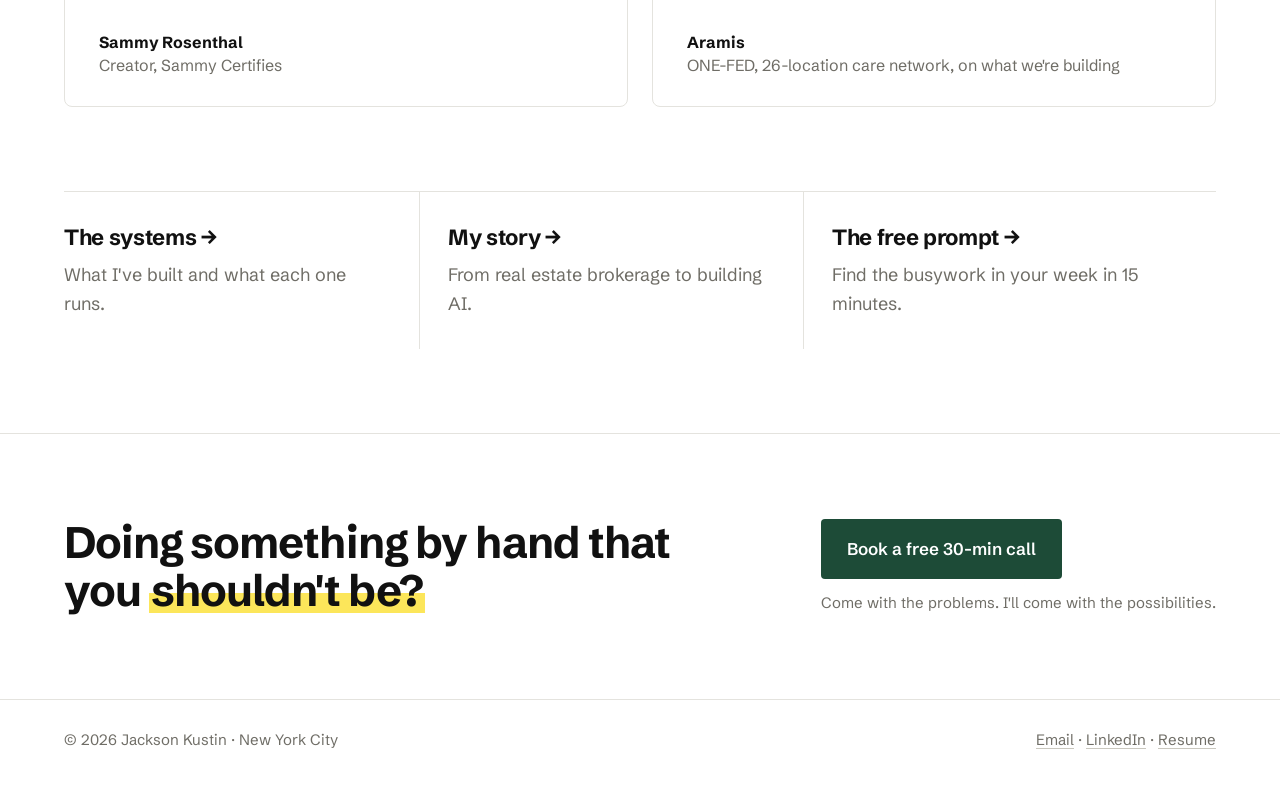
==== commit 8c98d7d4: "New site: multi-page redesign + working Busywork Audit signup Home, Work, About, Free prompt, and tw" ====
--- a/index.html
+++ b/index.html
@@ -1,316 +1,91 @@
-<!DOCTYPE html>
+<!doctype html>
 <html lang="en">
 <head>
 <meta charset="utf-8">
 <meta name="viewport" content="width=device-width, initial-scale=1">
-<title>Jackson Kustin — AI Systems Builder</title>
-<meta name="description" content="I find the places AI can transform the way you work — then I build the solution.">
-<link rel="icon" href="./assets/favicon.png">
-<meta property="og:title" content="Jackson Kustin — AI Systems Builder">
-<meta property="og:description" content="I find the places AI can transform the way you work — then I build the solution.">
-<meta property="og:image" content="./assets/og-image.png">
-<meta property="og:type" content="website">
+<title>Jackson Kustin</title>
 <link rel="preconnect" href="https://fonts.googleapis.com">
-<link rel="preconnect" href="https://fonts.gstatic.com" crossorigin>
-<link href="https://fonts.googleapis.com/css2?family=Space+Grotesk:wght@400;500;700&family=Instrument+Serif:ital@0;1&family=IBM+Plex+Sans:wght@400;500;600&family=IBM+Plex+Mono:wght@400;500&display=swap" rel="stylesheet">
-<link rel="stylesheet" href="./assets/css/site.css">
+<link href="https://fonts.googleapis.com/css2?family=Schibsted+Grotesk:ital,wght@0,400;0,500;0,600;0,700;0,800;1,400&family=Caveat:wght@600&display=swap" rel="stylesheet">
+<link rel="stylesheet" href="site.css">
+<link rel="icon" href="assets/favicon.png">
+<meta name="description" content="Jackson Kustin builds AI systems that run your business and your life. 50+ agents built, 20+ hours a week back.">
 </head>
 <body>
-
-<header class="site-header">
-  <div class="wrap">
-    <a class="brand" href="index.html">Jackson Kustin</a>
-    <button class="nav-toggle" aria-expanded="false" aria-controls="primary-nav">Menu</button>
-    <nav class="nav" id="primary-nav">
-      <a class="nav-link" href="#work">Work</a>
-      <a class="nav-link" href="#process">How It Works</a>
-      <a class="nav-link" href="about.html">About</a>
-      <a class="nav-link" href="resume.html">Resume</a>
-      <a class="nav-cta" href="book-a-call.html">Book an AI Strategy Call</a>
-    </nav>
-  </div>
+<header class="top wrap">
+<nav><a href="index.html" class="on">Home</a><a href="work.html">Work</a><a href="about.html">About</a><a href="free-prompt.html">Free prompt</a></nav>
+<a class="btn" href="https://calendly.com/jacksonkustin/30min">Book a call</a>
 </header>
 
-<!-- ============ HERO ============ -->
-<section class="hero">
-  <div class="wrap">
-    <div class="hero-copy reveal">
-      <h1>I find the places AI can transform the way you work — <em>then I build the solution.</em></h1>
-      <p>Most businesses don't need another AI tool. They need someone to find the work that shouldn't be done by hand anymore, then actually build the thing that replaces it.</p>
-      <p class="hero-sig">That's what I love doing.</p>
-      <div class="btn-row">
-        <a class="btn btn--primary" href="book-a-call.html">Book an AI Strategy Call</a>
-        <a class="btn btn--secondary" href="#work">Explore My Work</a>
-      </div>
-    </div>
-    <div class="reveal" data-delay="2">
-      <div class="portrait">
-        <img src="./Screenshot%202026-08-31%20at%209.02.51%E2%80%AFPM.png" alt="Jackson Kustin">
-        <span class="portrait-tag">AI SYSTEMS BUILDER · SOUTH FLORIDA</span>
-      </div>
-    </div>
-  </div>
+<section class="wrap" style="padding-top:72px">
+<div class="grid2" style="grid-template-columns:minmax(0,1.15fr) minmax(0,1fr)">
+<div>
+<div class="hero-id"><img src="img/headshot.jpg" alt="Jackson Kustin"><div><div style="font-weight:700;font-size:20px">Jackson Kustin</div><div class="pencil" style="font-size:16px"><span class="live">AI systems builder, New York City</span></div></div></div>
+<h1 style="font-size:84px">AI that runs <span class="hl">your life.</span></h1>
+<p class="lead" style="margin:30px 0 0">Mine runs my texts, email, calendar and business around the clock. I build the same kind of system for yours, so the only thing left on your plate is saying yes.</p>
+<p class="pencil" style="margin:16px 0 0;max-width:560px">50+ AI agents built. The one that runs my life gives me back 20+ hours a week.</p>
+<p style="margin:34px 0 0;display:flex;flex-wrap:wrap;align-items:center;gap:22px">
+<a class="btn" href="https://calendly.com/jacksonkustin/30min" style="font-size:17px;padding:15px 24px">Book a free 30-min call</a>
+<a href="free-prompt.html" style="font-weight:600">or get the free prompt →</a></p>
+</div>
+<div style="position:relative">
+
+<div class="thread">
+<div class="pencil" style="text-align:center;font-size:12px;margin-bottom:4px">Me and my AI · Saturday 11:05 AM</div>
+<div class="me">any brands write back?</div>
+<div class="ai">14 did. 7 want to work together, 7 sent forms to fill out. I drafted a reply to every one, they're in your drafts.</div>
+<div class="me">put the media kit in the ones that asked for it</div>
+<div class="ai">Done, link's in all of them. I also sent the team the 7 forms with links so nothing sits.</div>
+<div class="me">perfect</div>
+<div class="ai">If anyone goes quiet I'll draft a follow-up Thursday.</div>
+</div>
+</div>
+</div>
 </section>
 
-<!-- ============ MANIFESTO ============ -->
-<section class="section section--sand manifesto">
-  <div class="wrap">
-    <div class="inner reveal">
-      <h2>Come with the problems. I'll come with the possibilities.</h2>
-      <p>You don't need to know which model to use, what should be automated, or whether AI can even solve it yet.</p>
-      <p>Tell me what's frustrating. What's taking too long. What your team keeps doing over and over.</p>
-      <p class="kicker">That's where I start.</p>
-    </div>
-  </div>
+<section class="wrap rule">
+<div class="side">
+<div><p class="eyebrow">Saturday</p><h2>What it ran while I did other things</h2></div>
+<div>
+<p style="margin:0 0 22px;max-width:620px">It watches my texts, email, calendar and Slack, does the work, and checks with me before anything goes out.</p>
+<table class="rows">
+<tr><td class="pencil" style="width:110px">9:33 AM</td><td>Messaged the team the 7 brand forms still waiting on them, with links</td></tr>
+<tr><td class="pencil">10:40 AM</td><td><span class="hl">Drafted 14 replies to brands</span> that wrote back to a creator's pitches</td></tr>
+<tr><td class="pencil">1:40 PM</td><td>Turned a recipe from a Slack thread into a print-ready card</td></tr>
+<tr><td class="pencil">4:12 PM</td><td>Pulled 4 party invites out of my texts and onto my calendar</td></tr>
+<tr><td class="pencil">6:00 PM</td><td>End-of-day check-in: 3 things still open, each with a next step</td></tr>
+</table>
+</div>
+</div>
 </section>
 
-<!-- ============ SELECTED WORK ============ -->
-<section class="section" id="work">
-  <div class="wrap">
-    <div class="section-head reveal">
-      <p class="eyebrow">Selected Work</p>
-      <h2>Things I've built</h2>
-      <p class="lead">The best way to understand what I do is to see what I've built.</p>
-    </div>
-
-    <div class="work-list">
-
-      <article class="work-row reveal">
-        <div class="work-num">01</div>
-        <div>
-          <span class="work-tag">AI System · Personal</span>
-          <h3>Sal: an AI chief of staff</h3>
-          <p>An AI that watches my texts, email, calendar and Slack, handles the busywork, and checks with me before anything goes out.</p>
-          <a class="txt-link" href="project-sal.html">See how it works <span class="arw">→</span></a>
-        </div>
-        <div class="work-visual">
-          <div class="spec"><span class="shot-tag">ALWAYS ON</span><div class="spec-big">24/7</div><div class="spec-label">running in the background</div><ul><li>Texts, email, calendar, Slack</li><li>Pings me only when it matters</li><li>Nothing goes out without my OK</li></ul></div>
-        </div>
-      </article>
-
-      <article class="work-row is-reversed reveal">
-        <div class="work-num">02</div>
-        <div>
-          <span class="work-tag">AI System · Creator Business</span>
-          <h3>Cal: an AI teammate for Sammy Certifies</h3>
-          <p>Brand outreach, reply tracking, recipes and Slack for a fast-growing food creator, all running on its own.</p>
-          <a class="txt-link" href="project-cal.html">See the system <span class="arw">→</span></a>
-        </div>
-        <div class="work-visual">
-          <div class="spec"><span class="shot-tag">OUTREACH ENGINE</span><div class="spec-big">900+</div><div class="spec-label">brands researched</div><ul><li>200+ personalized pitches sent</li><li>Replies sorted and routed</li><li>30+ recipe cards</li></ul></div>
-        </div>
-      </article>
-
-      <article class="work-row reveal">
-        <div class="work-num">03</div>
-        <div>
-          <span class="work-tag">AI System · Internal</span>
-          <h3>An AI system that runs my own job search</h3>
-          <p>Job searching is the same six steps, forty times over. I built a system that handles five of them.</p>
-          <a class="txt-link" href="project-job-search.html">See how it works <span class="arw">→</span></a>
-        </div>
-        <div class="work-visual">
-          <div class="spec"><span class="shot-tag">5 OF 6 STEPS</span><div class="spec-big">5/6</div><div class="spec-label">steps handled by the system</div><ul><li>Find and score roles</li><li>Tailor every application</li><li>Hand off in Notion</li></ul></div>
-        </div>
-      </article>
-
-    </div>
-
-    <p style="margin-top:36px"><a class="txt-link" href="work.html">See all work <span class="arw">→</span></a></p>
-  </div>
+<section class="wrap rule">
+<p class="eyebrow">Kind words</p>
+<div class="quotes">
+<figure><blockquote>“It's all funneled and it's all contained into one brain. The brand deals, the video ideas, <span class="hl">how to monetize everything.</span>”</blockquote>
+<figcaption><b>Sammy Rosenthal</b><span class="pencil">Creator, Sammy Certifies</span></figcaption></figure>
+<figure><blockquote>“If it could do all of that in one place, we've hit a home run. Not even. <span class="hl">We've hit a grand slam.</span>”</blockquote>
+<figcaption><b>Aramis</b><span class="pencil">ONE-FED, 26-location care network, on what we're building</span></figcaption></figure>
+</div>
 </section>
 
-<!-- ============ PROCESS ============ -->
-<section class="section section--sand" id="process">
-  <div class="wrap">
-    <div class="section-head reveal">
-      <p class="eyebrow">How It Works</p>
-      <h2>Four steps, start to shipped.</h2>
-    </div>
-    <div class="steps">
-      <div class="step reveal">
-        <div class="step-num">01</div>
-        <h3>We talk</h3>
-        <p>Tell me what's slow, manual, or frustrating. That's the whole prep.</p>
-      </div>
-      <div class="step reveal" data-delay="1">
-        <div class="step-num">02</div>
-        <h3>I map it</h3>
-        <p>I find where AI fits and where it doesn't, and tell you what's worth building first.</p>
-      </div>
-      <div class="step reveal" data-delay="2">
-        <div class="step-num">03</div>
-        <h3>I build it</h3>
-        <p>I build the system end to end and test it on real work from your business.</p>
-      </div>
-      <div class="step reveal" data-delay="3">
-        <div class="step-num">04</div>
-        <h3>You use it</h3>
-        <p>I hand it over with what your team needs to run it, then tune it once it's live.</p>
-      </div>
-    </div>
-  </div>
+<section class="wrap" style="padding-top:0">
+<div class="next">
+<a href="work.html"><b>The systems →</b><span class="pencil">What I've built and what each one runs.</span></a>
+<a href="about.html"><b>My story →</b><span class="pencil">From real estate brokerage to building AI.</span></a>
+<a href="free-prompt.html"><b>The free prompt →</b><span class="pencil">Find the busywork in your week in 15 minutes.</span></a>
+</div>
 </section>
 
-<!-- ============ WHERE AI FITS ============ -->
-<section class="section section--cream">
-  <div class="wrap">
-    <div class="section-head reveal">
-      <p class="eyebrow">Where AI Fits</p>
-      <h2>What could AI do inside your business?</h2>
-    </div>
-    <div class="grid-cards">
-      <div class="card reveal"><div class="card-num">01</div><h4>Operations</h4><p>Turn repetitive processes into workflows that run themselves.</p></div>
-      <div class="card reveal" data-delay="1"><div class="card-num">02</div><h4>Sales</h4><p>Research prospects, prep for calls, summarize conversations, and draft the follow-up.</p></div>
-      <div class="card reveal" data-delay="2"><div class="card-num">03</div><h4>Marketing</h4><p>Research audiences, repurpose content, and cut the time it takes to produce it.</p></div>
-      <div class="card reveal" data-delay="3"><div class="card-num">04</div><h4>Internal Knowledge</h4><p>Turn scattered docs, meetings, and SOPs into something your team can actually search.</p></div>
-      <div class="card reveal"><div class="card-num">05</div><h4>Customer Experience</h4><p>Help your team respond faster and find answers without digging.</p></div>
-      <div class="card reveal" data-delay="1"><div class="card-num">06</div><h4>Research</h4><p>Take hours of manual research and turn it into something structured.</p></div>
-      <div class="card reveal" data-delay="2"><div class="card-num">07</div><h4>Administrative Work</h4><p>Find the tasks people do daily only because that's how it's always been done.</p></div>
-      <div class="card card--accent reveal" data-delay="3"><p>You don't need an AI idea. You need a problem worth solving.</p></div>
-    </div>
-    <p style="margin-top:40px"><a class="txt-link" href="book-a-call.html">Tell me what's not working <span class="arw">→</span></a></p>
-  </div>
+<section class="wrap rule">
+<div class="cta">
+<h2 style="font-size:44px;max-width:640px">Doing something by hand that you <span class="hl">shouldn't be?</span></h2>
+<div><a class="btn" href="https://calendly.com/jacksonkustin/30min" style="font-size:17px;padding:16px 26px">Book a free 30-min call</a>
+<p class="pencil" style="margin:12px 0 0;font-size:15px">Come with the problems. I'll come with the possibilities.</p></div>
+</div>
 </section>
-
-<!-- ============ FOUNDER / BIO ============ -->
-<section class="section section--sand">
-  <div class="wrap">
-    <div class="bio">
-      <div class="reveal">
-        <div class="portrait">
-          <img class="pos-golf" src="./Screenshot%202026-08-31%20at%209.02.59%E2%80%AFPM.png" alt="Jackson Kustin playing golf">
-        </div>
-      </div>
-      <div class="reveal" data-delay="1">
-        <p class="eyebrow">Who I Am</p>
-        <h2>I've always been competitive. AI just gave me a new game to play.</h2>
-        <p>I studied real estate and finance at Florida State and went into brokerage. I liked the business. But I kept sitting in client meetings thinking I wanted to be on the other side of the table, building things of my own.</p>
-        <p>Then I got into AI, and got hooked. Not because it was cool, but because I could see how much work people were still doing by hand that they didn't need to do anymore.</p>
-        <p>Someone once asked how good I am at AI. Best comparison I had was golf: I'm around scratch. I've put in the reps, and I'm nowhere near done getting better.</p>
-        <div class="stats">
-          <div class="stat"><b>50+</b><span>AI agents built</span></div>
-          <div class="stat"><b>20+ hrs</b><span>Saved every week</span></div>
-          <div class="stat"><b>Scratch</b><span>Golf handicap</span></div>
-                  </div>
-        <p style="margin-top:32px"><a class="txt-link" href="about.html">Read the full story <span class="arw">→</span></a></p>
-      </div>
-    </div>
-  </div>
-</section>
-
-<!-- ============ FIT / NOT FIT ============ -->
-<section class="section">
-  <div class="wrap">
-    <div class="section-head reveal">
-      <p class="eyebrow">Fit</p>
-      <h2>Am I the right person for this?</h2>
-    </div>
-    <div class="fit-split">
-      <div class="fit-col fit-col--yes reveal">
-        <h3>This is a fit if…</h3>
-        <ul>
-          <li>Your team repeats the same manual process every week and everyone knows it.</li>
-          <li>You'd rather see a working system than read a strategy deck.</li>
-          <li>You know the problem, even if you have no idea what the solution looks like.</li>
-          <li>You're open to changing a process, not just bolting AI onto the old one.</li>
-        </ul>
-      </div>
-      <div class="fit-col fit-col--no reveal" data-delay="1">
-        <h3>This probably isn't if…</h3>
-        <ul>
-          <li>You want AI in the business mostly so you can say there's AI in the business.</li>
-          <li>You've already picked the tool and just want someone to install it.</li>
-          <li>Nobody internally can tell me how the work actually gets done today.</li>
-          <li>The process has to stay exactly as it is.</li>
-        </ul>
-      </div>
-    </div>
-  </div>
-</section>
-
-<!-- ============ FAQ ============ -->
-<section class="section section--sand">
-  <div class="wrap">
-    <div class="section-head reveal">
-      <p class="eyebrow">Questions</p>
-      <h2>Before you book.</h2>
-    </div>
-    <div class="faq reveal">
-      <details>
-        <summary>What happens on the call?</summary>
-        <div class="faq-body">You tell me how the work gets done today and where it hurts. I come back with a few specific places AI could fit. You keep those either way.</div>
-      </details>
-      <details>
-        <summary>What kinds of things do you build?</summary>
-        <div class="faq-body">Research and prospecting systems, outreach and follow-up, internal knowledge tools, document and meeting workflows, and full apps when that's what the problem calls for. The <a href="#work">work section</a> has real examples.</div>
-      </details>
-      <details>
-        <summary>Do you just advise, or do you build it?</summary>
-        <div class="faq-body">I build it. I design the system, build it end to end, test it on real work from your business, and hand it over with what your team needs to run it.</div>
-      </details>
-    </div>
-  </div>
-</section>
-
-<!-- ============ FINAL CTA ============ -->
-<section class="section section--ink cta-final">
-  <div class="wrap">
-    <div class="inner reveal">
-      <h2>Let's find where AI could actually help.</h2>
-      <p class="lead">Tell me what's taking too long or what your team keeps redoing. I'll come to the call with a few specific ideas.</p>
-      <div class="btn-row">
-        <a class="btn btn--primary" href="book-a-call.html">Book an AI Strategy Call</a>
-      </div>
-      <p class="fineprint">Come with the problems. I'll come with the possibilities.</p>
-    </div>
-  </div>
-</section>
-
-<!-- ============ FOOTER ============ -->
-<footer class="site-footer">
-  <div class="wrap">
-    <div class="footer-grid">
-      <div>
-        <div class="footer-brand">Jackson Kustin</div>
-        <p>Come with the problems. I'll come with the possibilities.</p>
-      </div>
-      <div class="footer-col">
-        <h4>Site</h4>
-        <ul>
-          <li><a href="work.html">Work</a></li>
-          <li><a href="about.html">About</a></li>
-          <li><a href="resume.html">Resume</a></li>
-          <li><a href="book-a-call.html">Book a Call</a></li>
-        </ul>
-      </div>
-      <div class="footer-col">
-        <h4>Projects</h4>
-        <ul>
-          <li><a href="project-sal.html">Sal (AI chief of staff)</a></li>
-          <li><a href="project-cal.html">Cal + Sammy Certifies</a></li>
-          <li><a href="project-job-search.html">Job Search System</a></li>
-          <li><a href="project-skill-library.html">Skill Library</a></li>
-          <li><a href="project-mutter.html">Mutter</a></li>
-        </ul>
-      </div>
-      <div class="footer-col">
-        <h4>Contact</h4>
-        <ul>
-          <li><a href="mailto:jacksonkustin@gmail.com">jacksonkustin@gmail.com</a></li>
-          <li><a href="https://www.linkedin.com/in/jacksonkustin/" target="_blank" rel="noopener">LinkedIn</a></li>
-          <li><a href="./assets/Jackson-Kustin-Resume.pdf">Resume (PDF)</a></li>
-        </ul>
-      </div>
-    </div>
-    <div class="footer-bottom">
-      <span>© <span id="yr">2026</span> Jackson Kustin</span>
-      <span>South Florida · Building AI systems</span>
-    </div>
-  </div>
+<footer class="wrap">
+<span>© 2026 Jackson Kustin · New York City</span>
+<span><a href="mailto:jacksonkustin@gmail.com">Email</a> · <a href="https://www.linkedin.com/in/jacksonkustin/">LinkedIn</a> · <a href="assets/Jackson-Kustin-Resume.pdf">Resume</a></span>
 </footer>
-
-<script src="./assets/js/site.js"></script>
-<script>document.getElementById('yr').textContent = new Date().getFullYear();</script>
 </body>
 </html>
--- a/site.css
+++ b/site.css
@@ -0,0 +1,85 @@
+
+:root{--ink:#111;--pencil:#6F6D66;--rule:#E4E3DE;--green:#1D4B37;--hl:#FCE65A;--bubble:#F0F0ED}
+*{box-sizing:border-box}
+body{margin:0;background:#fff;color:var(--ink);font-family:'Schibsted Grotesk',sans-serif;font-size:18px;line-height:1.6;-webkit-font-smoothing:antialiased}
+a{color:inherit;text-underline-offset:3px;text-decoration-color:#C9C7BE}
+a:hover{text-decoration-color:var(--green)}
+.wrap{padding-left:max(64px,calc((100vw - 1280px)/2));padding-right:max(64px,calc((100vw - 1280px)/2))}
+@view-transition{navigation:auto}
+::view-transition-old(root),::view-transition-new(root){animation-duration:.28s}
+html{scroll-behavior:smooth}
+::selection{background:var(--hl)}
+.pencil{color:var(--pencil)}
+.hand{font-family:'Caveat',cursive;font-weight:600;color:var(--green);line-height:1.1}
+.hl{background:linear-gradient(transparent 55%,var(--hl) 55%,var(--hl) 92%,transparent 92%);padding:0 2px}
+header.top{position:sticky;top:0;z-index:10;background:rgba(255,255,255,.92);backdrop-filter:saturate(1.4) blur(10px);-webkit-backdrop-filter:saturate(1.4) blur(10px);display:flex;flex-wrap:wrap;justify-content:space-between;align-items:center;gap:16px;padding-top:22px;padding-bottom:22px;border-bottom:1px solid var(--rule)}
+header.top .name{font-weight:700;font-size:18px;text-decoration:none}
+header.top nav{display:flex;flex-wrap:wrap;align-items:center;gap:28px;font-size:16px}
+header.top nav a{text-decoration:none;color:var(--pencil)}
+header.top .btn{padding:10px 16px;font-size:15px}
+header.top nav a:hover,header.top nav a.on{color:var(--ink)}
+header.top nav a.on{font-weight:600}
+.btn{transition:background .15s ease,transform .15s ease;display:inline-block;text-decoration:none;background:var(--green);color:#fff!important;padding:13px 22px;font-weight:600;border-radius:4px;font-size:16px}
+
+.btn:hover{background:#163B2B;transform:translateY(-1px)}
+header.top nav .btn{padding:10px 16px;font-size:15px}
+h1{margin:0;font-size:68px;line-height:1;letter-spacing:-.04em;font-weight:800}
+h2{margin:0;font-size:36px;line-height:1.1;letter-spacing:-.025em;font-weight:700}
+.lead{font-size:21px;line-height:1.55;max-width:600px}
+.eyebrow{font-size:15px;color:var(--pencil);margin:0 0 14px}
+section{padding-top:84px;padding-bottom:84px}
+.rule{border-top:1px solid var(--rule)}
+.grid2{display:grid;grid-template-columns:minmax(0,1fr) minmax(0,1fr);gap:72px;align-items:start}
+.side{display:grid;grid-template-columns:260px minmax(0,1fr);gap:64px;align-items:start}
+.thread{border:1px solid var(--rule);border-radius:20px;padding:20px 16px;display:flex;flex-direction:column;gap:8px;font-size:15.5px;line-height:1.4;max-width:500px}
+.me{align-self:flex-end;background:var(--green);color:#fff;border-radius:18px 18px 4px 18px;padding:9px 14px;max-width:80%}
+.ai{align-self:flex-start;background:var(--bubble);border-radius:18px 18px 18px 4px;padding:9px 14px;max-width:85%}
+table.rows{width:100%;border-collapse:collapse}
+table.rows td{padding:12px 0;border-top:1px solid var(--rule);vertical-align:top}
+table.rows tr:last-child td{border-bottom:1px solid var(--rule)}
+.sys{transition:background .2s ease;padding:30px 0;border-top:1px solid var(--rule);display:grid;grid-template-columns:300px minmax(0,1fr) 140px;gap:32px}
+.sys:last-child{border-bottom:1px solid var(--rule)}
+.sys h3{margin:0;font-size:22px;letter-spacing:-.015em}
+.sys .st{text-align:right;font-weight:600;color:var(--green);font-size:15px}
+.sys .st.off{color:var(--pencil);font-weight:500}
+.next{display:grid;grid-template-columns:repeat(3,minmax(0,1fr));gap:0;border-top:1px solid var(--rule)}
+.next a{display:block;padding:28px 28px 30px 0;text-decoration:none;border-right:1px solid var(--rule);margin-right:28px}
+.next a:last-child{border-right:0}
+.next b{display:block;font-size:22px;letter-spacing:-.015em;margin-bottom:6px}
+.next a:hover b{text-decoration:underline;text-decoration-color:var(--green)}
+.cta{display:flex;flex-wrap:wrap;justify-content:space-between;align-items:end;gap:28px}
+@keyframes pop{from{opacity:0;transform:translateY(8px) scale(.98)}to{opacity:1;transform:none}}
+.thread>div{animation:pop .45s cubic-bezier(.2,.7,.2,1) both}
+.thread>div:nth-child(2){animation-delay:.3s}.thread>div:nth-child(3){animation-delay:1.1s}.thread>div:nth-child(4){animation-delay:1.9s}.thread>div:nth-child(5){animation-delay:2.7s}.thread>div:nth-child(6){animation-delay:3.4s}.thread>div:nth-child(7){animation-delay:4.1s}
+@keyframes pulse{0%{box-shadow:0 0 0 0 rgba(29,75,55,.45)}70%{box-shadow:0 0 0 7px rgba(29,75,55,0)}100%{box-shadow:0 0 0 0 rgba(29,75,55,0)}}
+.live{display:inline-flex;align-items:center;gap:8px}.live:before{content:"";width:7px;height:7px;border-radius:50%;background:var(--green);animation:pulse 2.2s infinite}
+@media (prefers-reduced-motion:reduce){.thread>div,.live:before{animation:none}::view-transition-old(root),::view-transition-new(root){animation:none}}
+.mark{font-size:clamp(64px,13.5vw,196px);line-height:.85;letter-spacing:-.055em;font-weight:800;margin:0;padding-top:64px;color:var(--ink)}
+.quotes{display:grid;grid-template-columns:repeat(2,minmax(0,1fr));gap:24px}
+.quotes figure{margin:0;border:1px solid var(--rule);border-radius:8px;padding:34px 34px 30px;display:flex;flex-direction:column;justify-content:space-between;gap:30px}
+.quotes blockquote{margin:0;font-size:25px;line-height:1.35;letter-spacing:-.015em;font-weight:600}
+.quotes figcaption{display:flex;flex-direction:column;font-size:16px;line-height:1.4}
+.hero-id{display:flex;align-items:center;gap:18px;margin-bottom:30px}
+.hero-id img{width:88px;height:88px;border-radius:50%;object-fit:cover;object-position:50% 25%}
+footer{padding-top:28px;padding-bottom:36px;border-top:1px solid var(--rule);display:flex;flex-wrap:wrap;justify-content:space-between;gap:12px;font-size:15px;color:var(--pencil)}
+.promptbox{position:relative;border:1px solid var(--rule);border-radius:6px;padding:28px 30px 0;font-size:15.5px;line-height:1.6;height:470px;overflow:hidden;background:#fff}
+.promptbox .fade{position:absolute;left:0;right:0;bottom:0;height:230px;background:linear-gradient(rgba(255,255,255,0),#fff 70%);display:flex;align-items:flex-end;padding:0 30px 26px;font-weight:600;font-size:15px}
+form.sub{display:flex;flex-wrap:wrap;gap:10px;margin-top:28px;max-width:520px}
+form.sub input{flex:1 1 240px;font:inherit;font-size:17px;padding:14px 16px;border:1px solid #CFCEC8;border-radius:4px}
+form.sub button{font:inherit;font-weight:700;font-size:17px;padding:14px 22px;border:0;border-radius:4px;background:var(--hl);color:#111;cursor:pointer}
+img.photo{display:block;width:100%;object-fit:cover;border-radius:4px}
+@media (max-width:860px){
+ .wrap{padding:0 22px}
+ h1{font-size:46px!important} h2{font-size:30px!important}
+ .grid2,.side{grid-template-columns:1fr!important;gap:36px!important}
+ .mark{padding-top:40px}
+ .thread{margin-bottom:20px}
+ .quotes{grid-template-columns:1fr}
+ header.top nav{gap:18px;font-size:15px}
+ p[style*="font-size:52px"]{font-size:36px!important}
+ .cta h2{font-size:32px!important}
+ .sys{grid-template-columns:1fr;gap:10px}.sys .st{text-align:left}
+ .next{grid-template-columns:1fr}.next a{border-right:0;border-bottom:1px solid var(--rule);margin:0}
+ .hand.note{display:none}
+ section{padding-top:56px;padding-bottom:56px}
+}
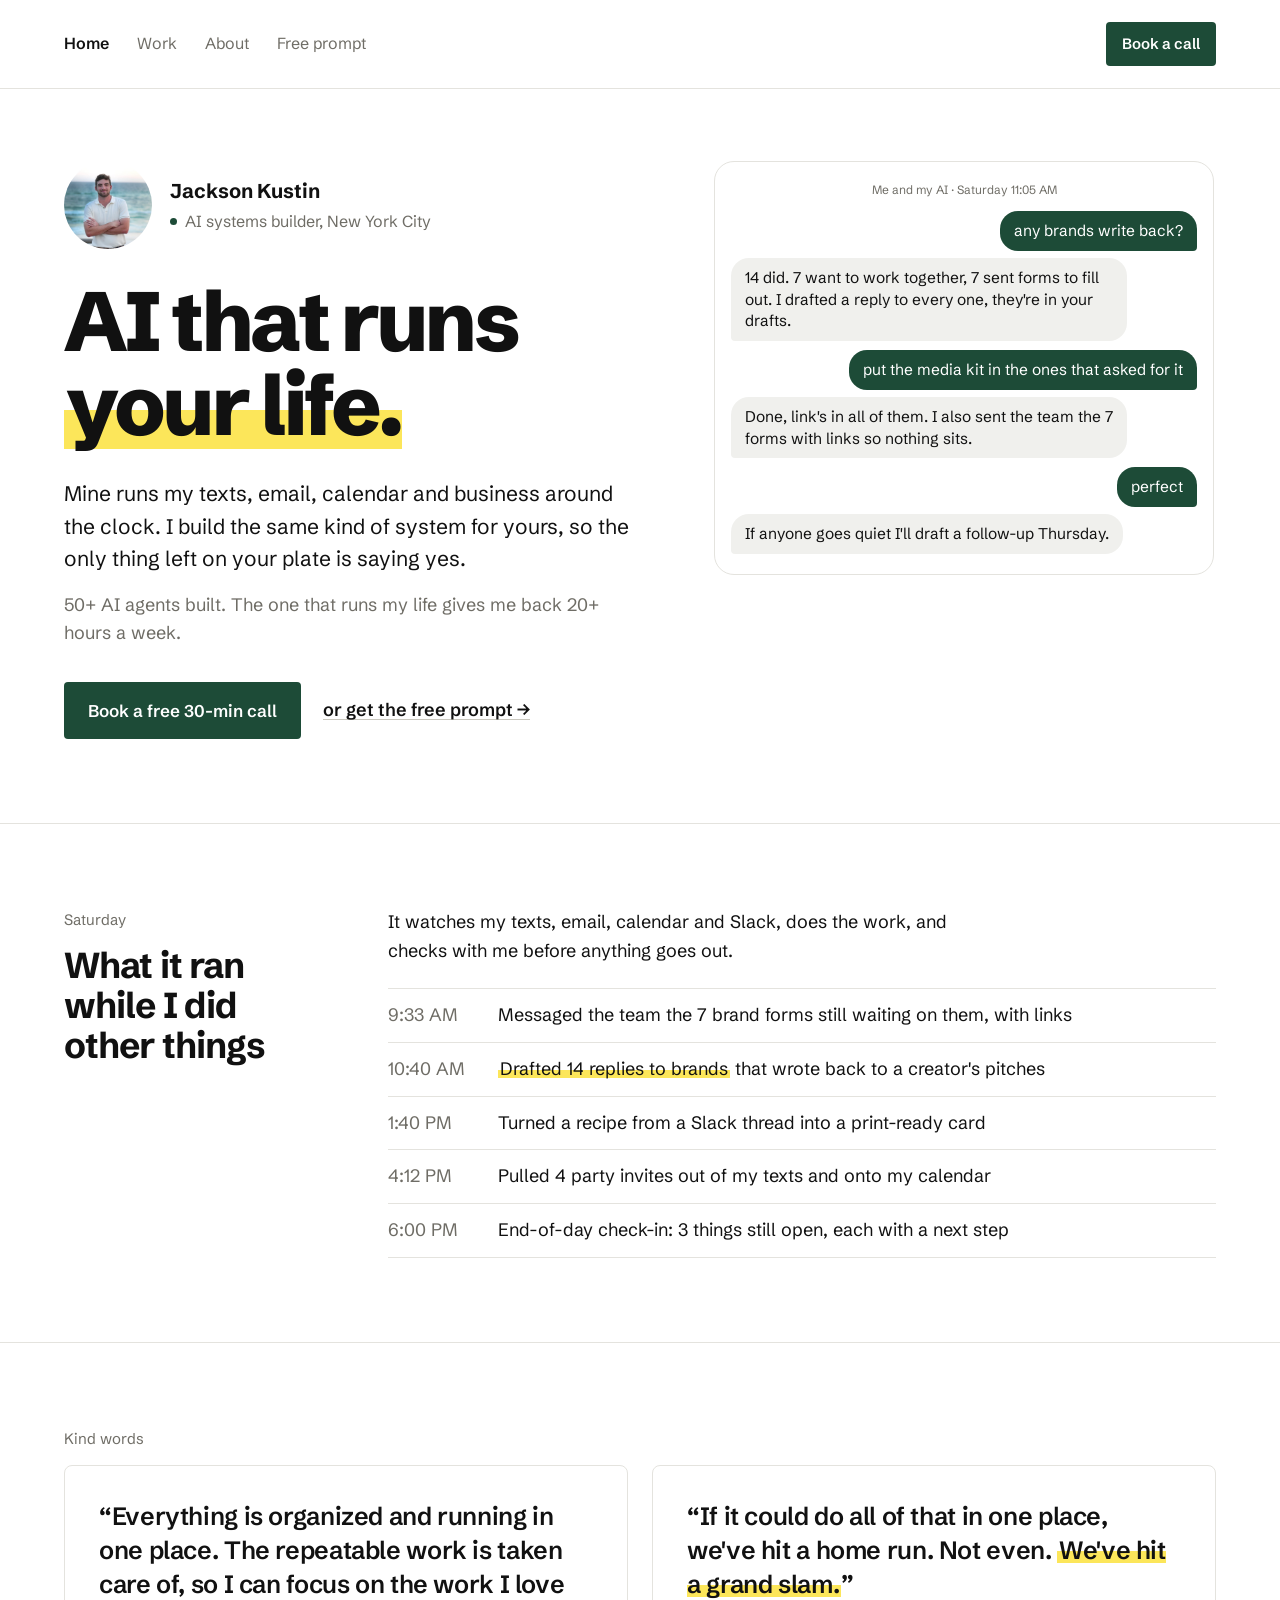
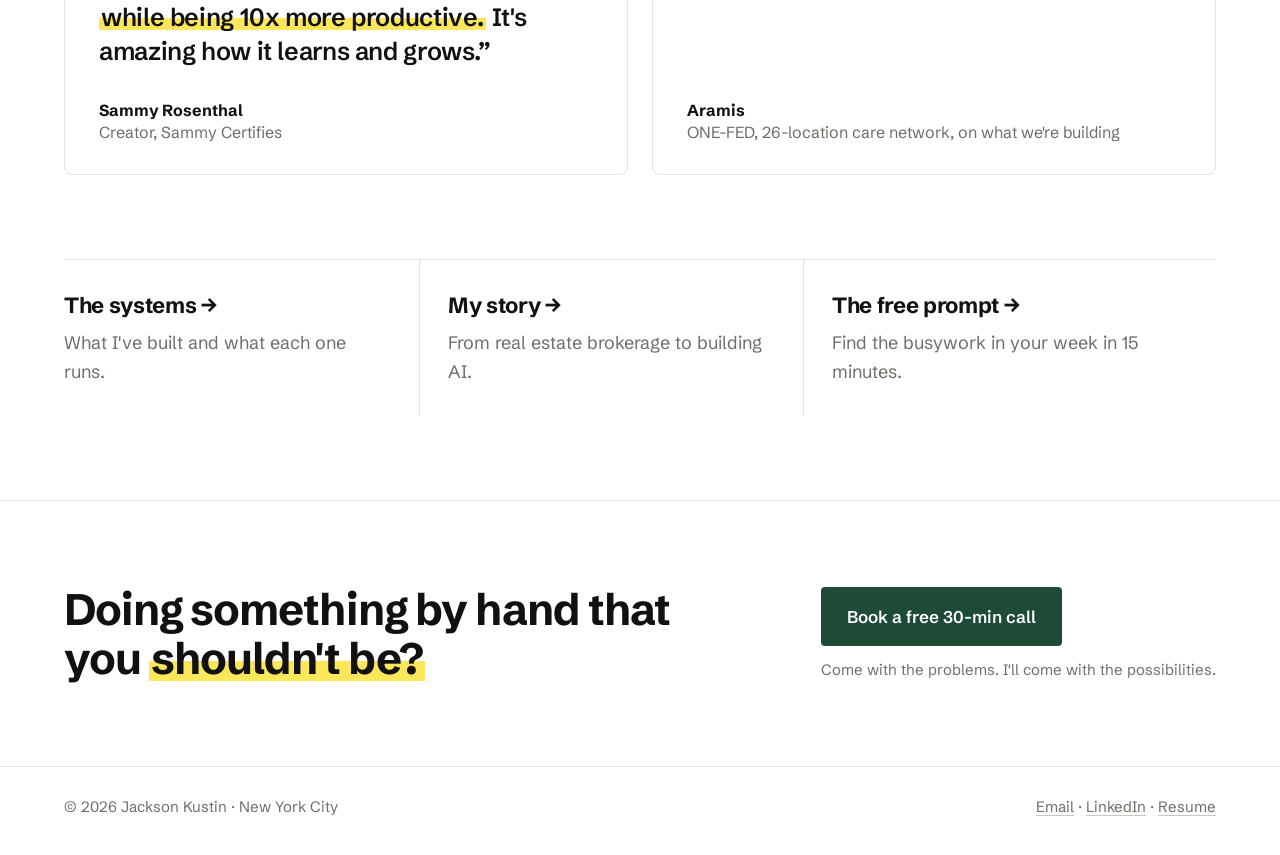
==== commit 27ab8186: "Update Sammy's testimonial to his approved wording Co-Authored-By: Claude Opus 5.5 <noreply@anthropi" ====
--- a/index.html
+++ b/index.html
@@ -61,7 +61,7 @@
 <section class="wrap rule">
 <p class="eyebrow">Kind words</p>
 <div class="quotes">
-<figure><blockquote>“It's all funneled and it's all contained into one brain. The brand deals, the video ideas, <span class="hl">how to monetize everything.</span>”</blockquote>
+<figure><blockquote>“Everything is organized and running in one place. The repeatable work is taken care of, so I can focus on the work I love <span class="hl">while being 10x more productive.</span> It's amazing how it learns and grows.”</blockquote>
 <figcaption><b>Sammy Rosenthal</b><span class="pencil">Creator, Sammy Certifies</span></figcaption></figure>
 <figure><blockquote>“If it could do all of that in one place, we've hit a home run. Not even. <span class="hl">We've hit a grand slam.</span>”</blockquote>
 <figcaption><b>Aramis</b><span class="pencil">ONE-FED, 26-location care network, on what we're building</span></figcaption></figure>
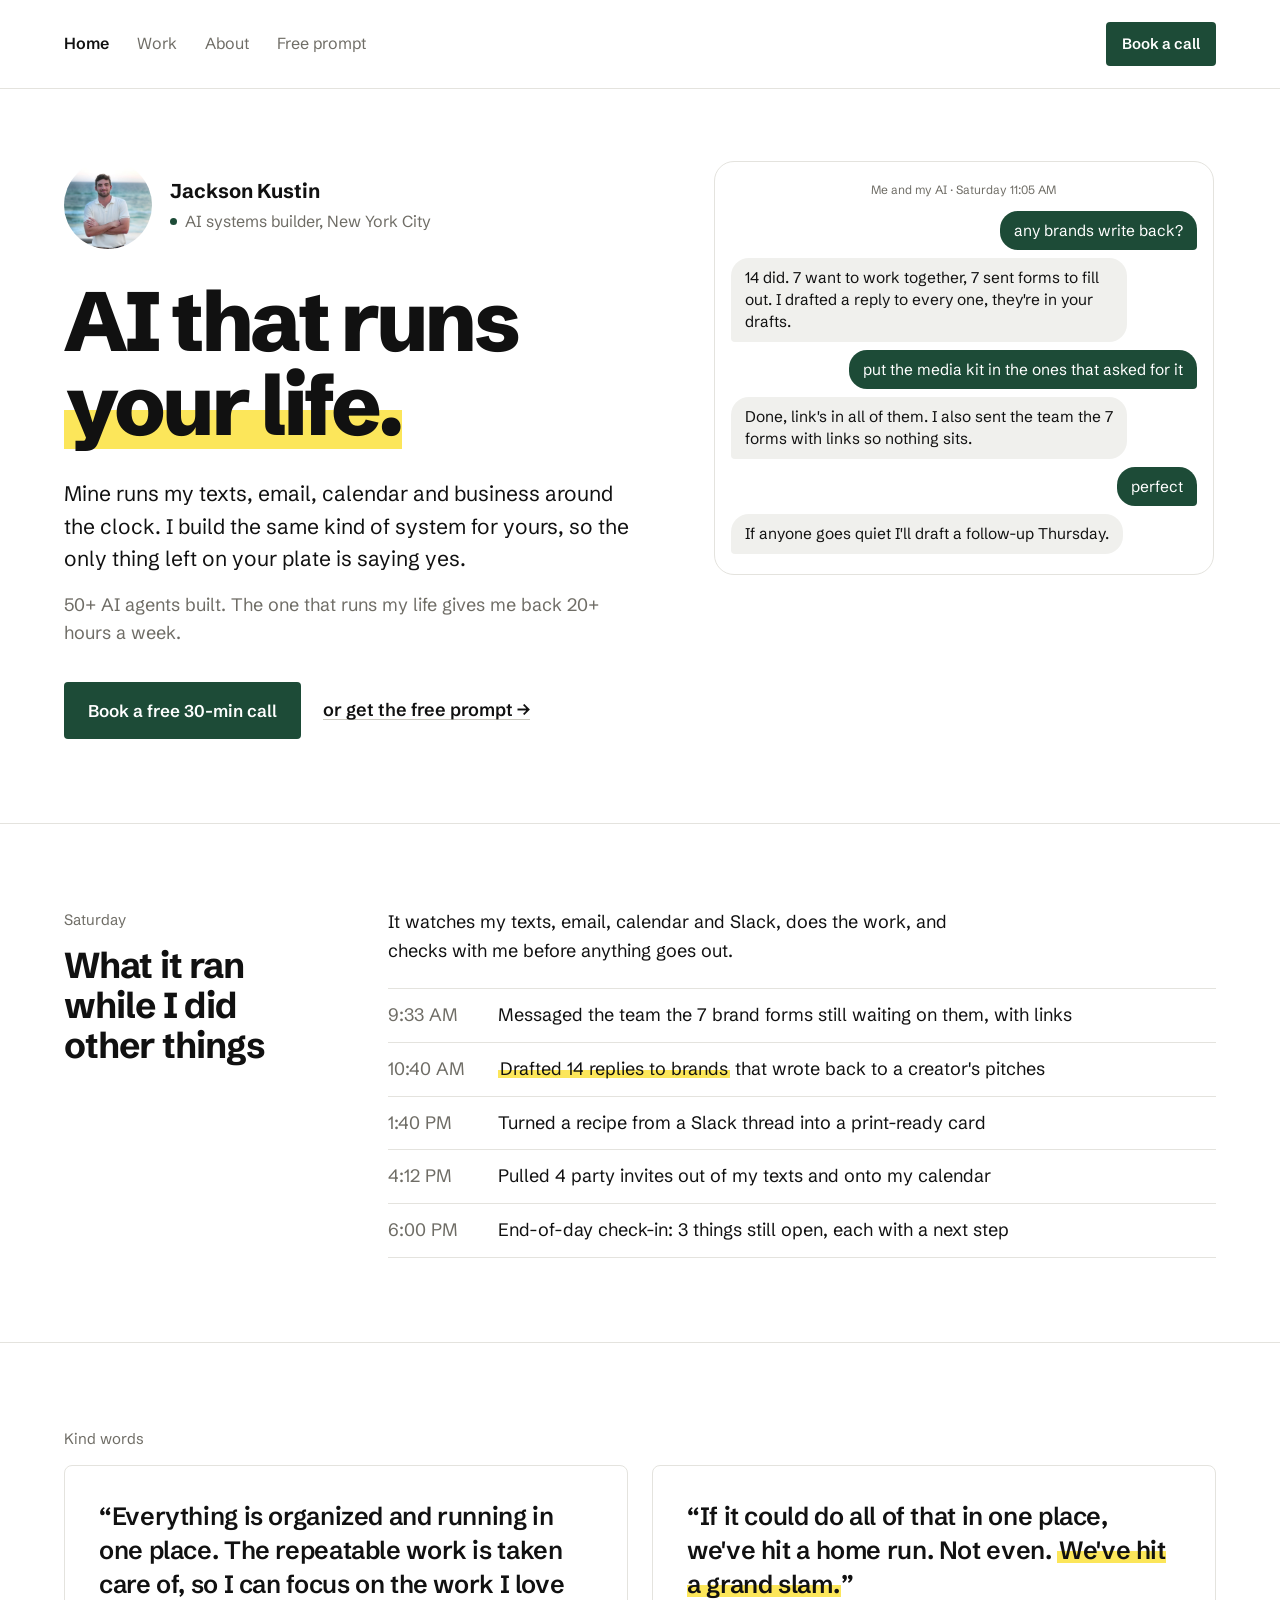
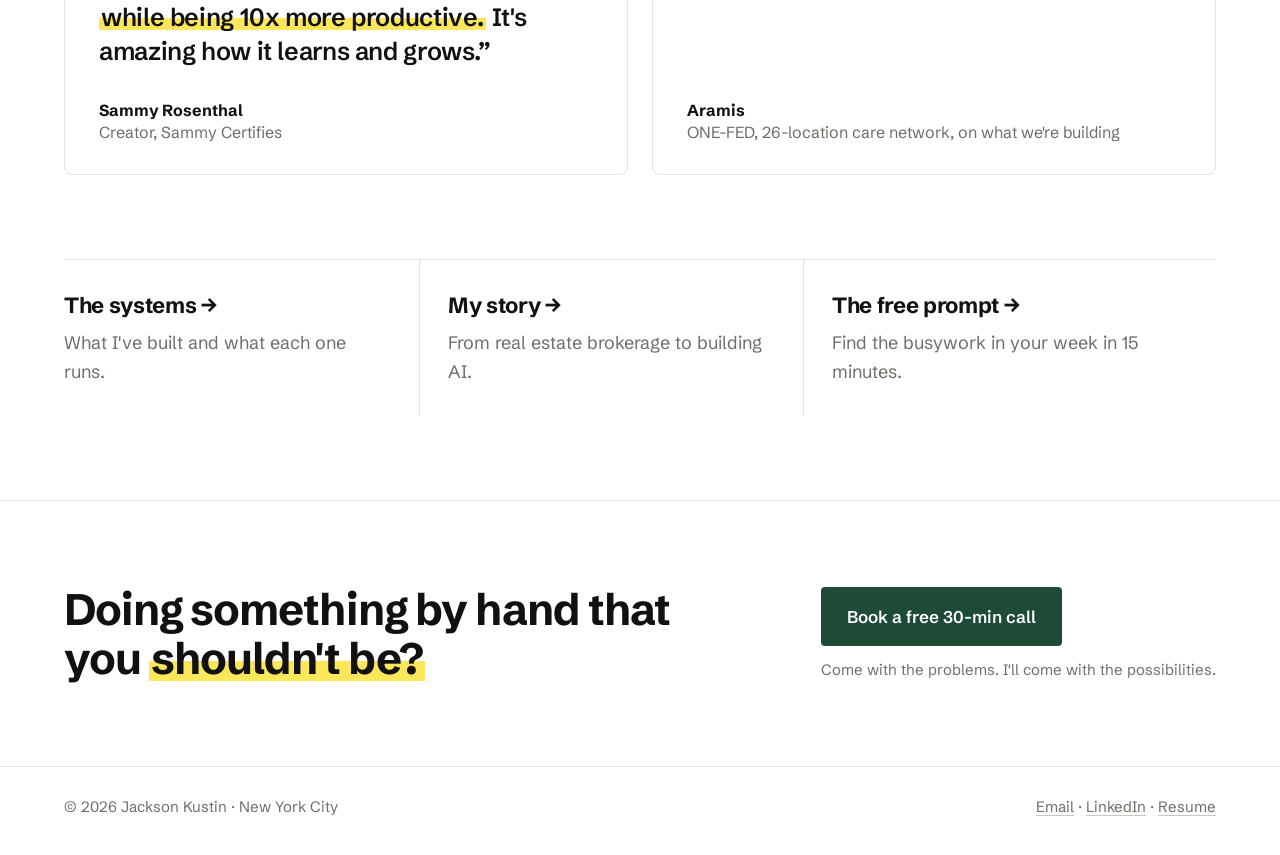
==== commit 23c1b12d: "Add link-preview tags (title, description, photo) so shared links show a card Co-Authored-By: Claude" ====
--- a/index.html
+++ b/index.html
@@ -9,6 +9,13 @@
 <link rel="stylesheet" href="site.css">
 <link rel="icon" href="assets/favicon.png">
 <meta name="description" content="Jackson Kustin builds AI systems that run your business and your life. 50+ agents built, 20+ hours a week back.">
+<meta property="og:type" content="website">
+<meta property="og:site_name" content="Jackson Kustin">
+<meta property="og:title" content="Jackson Kustin">
+<meta property="og:description" content="AI that runs your life. I build AI systems that run your business around the clock. 50+ agents built, 20+ hours a week back.">
+<meta property="og:image" content="https://jkustin19.github.io/jacksonwebsite/img/headshot.jpg">
+<meta property="og:url" content="https://jkustin19.github.io/jacksonwebsite/">
+<meta name="twitter:card" content="summary_large_image">
 </head>
 <body>
 <header class="top wrap">
--- a/site.css
+++ b/site.css
@@ -69,7 +69,13 @@
 form.sub button{font:inherit;font-weight:700;font-size:17px;padding:14px 22px;border:0;border-radius:4px;background:var(--hl);color:#111;cursor:pointer}
 img.photo{display:block;width:100%;object-fit:cover;border-radius:4px}
 @media (max-width:860px){
- .wrap{padding:0 22px}
+ .wrap{padding-left:22px;padding-right:22px}
+ .def tr{display:block;padding:14px 0;border-top:1px solid var(--rule)}
+ .def tr:last-child{border-bottom:1px solid var(--rule)}
+ .def td{display:block;width:auto!important;border:0!important;padding:0!important}
+ .def td:first-child{margin-bottom:4px}
+ .grid2>*,.side>*{min-width:0}
+ .thread>div{animation:none!important;opacity:1!important}
  h1{font-size:46px!important} h2{font-size:30px!important}
  .grid2,.side{grid-template-columns:1fr!important;gap:36px!important}
  .mark{padding-top:40px}
